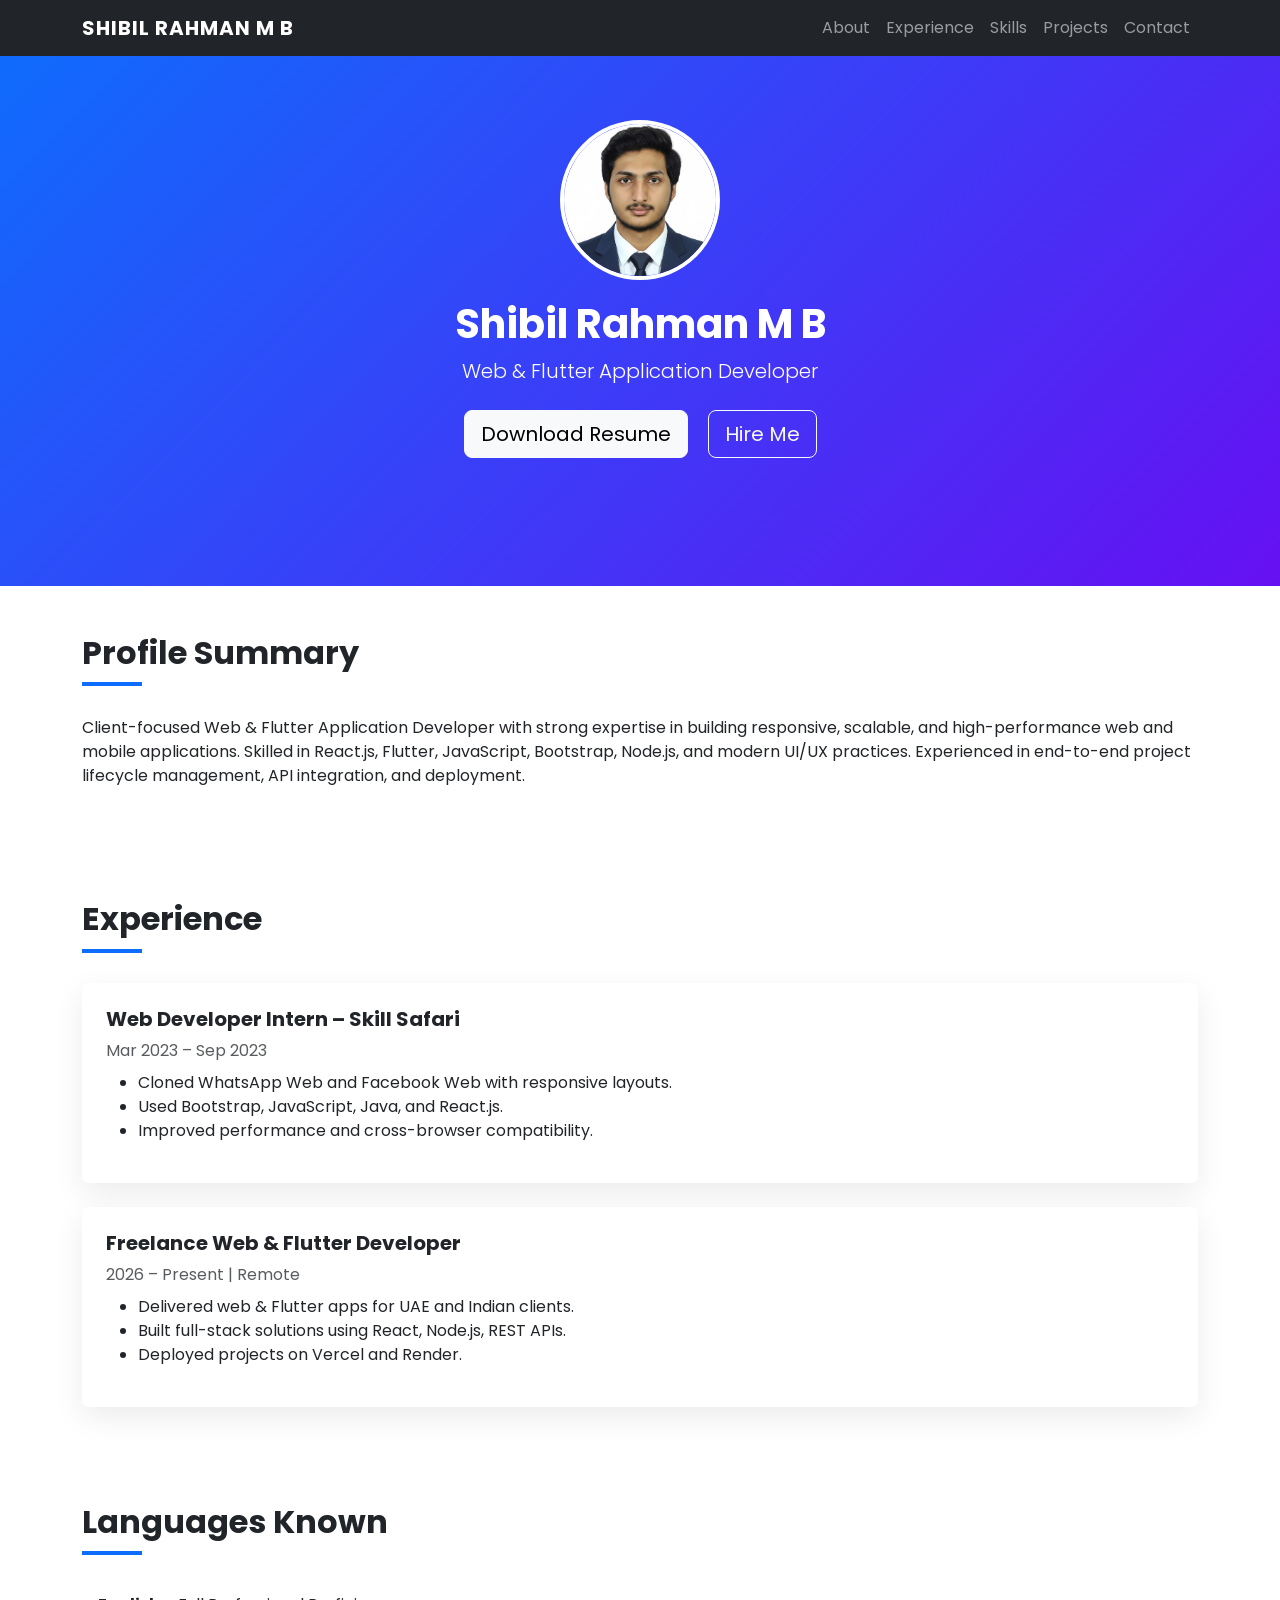
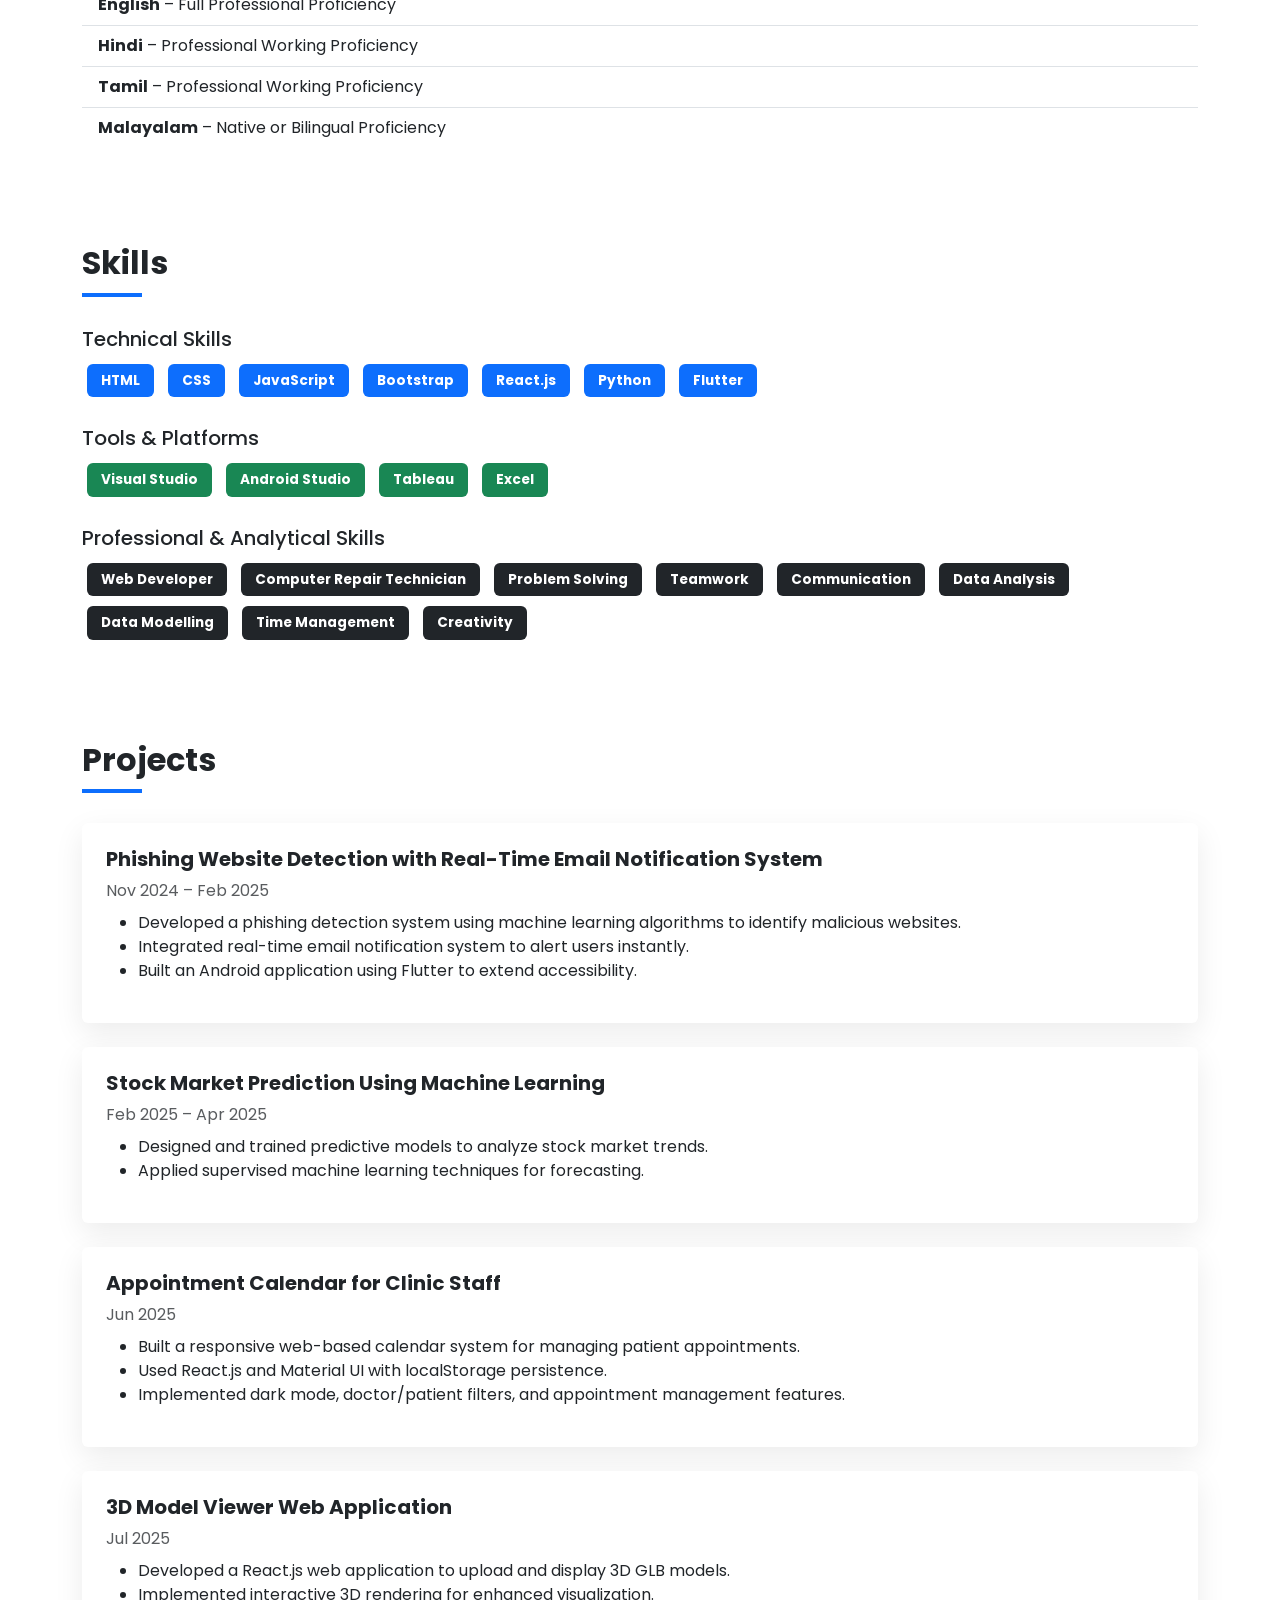
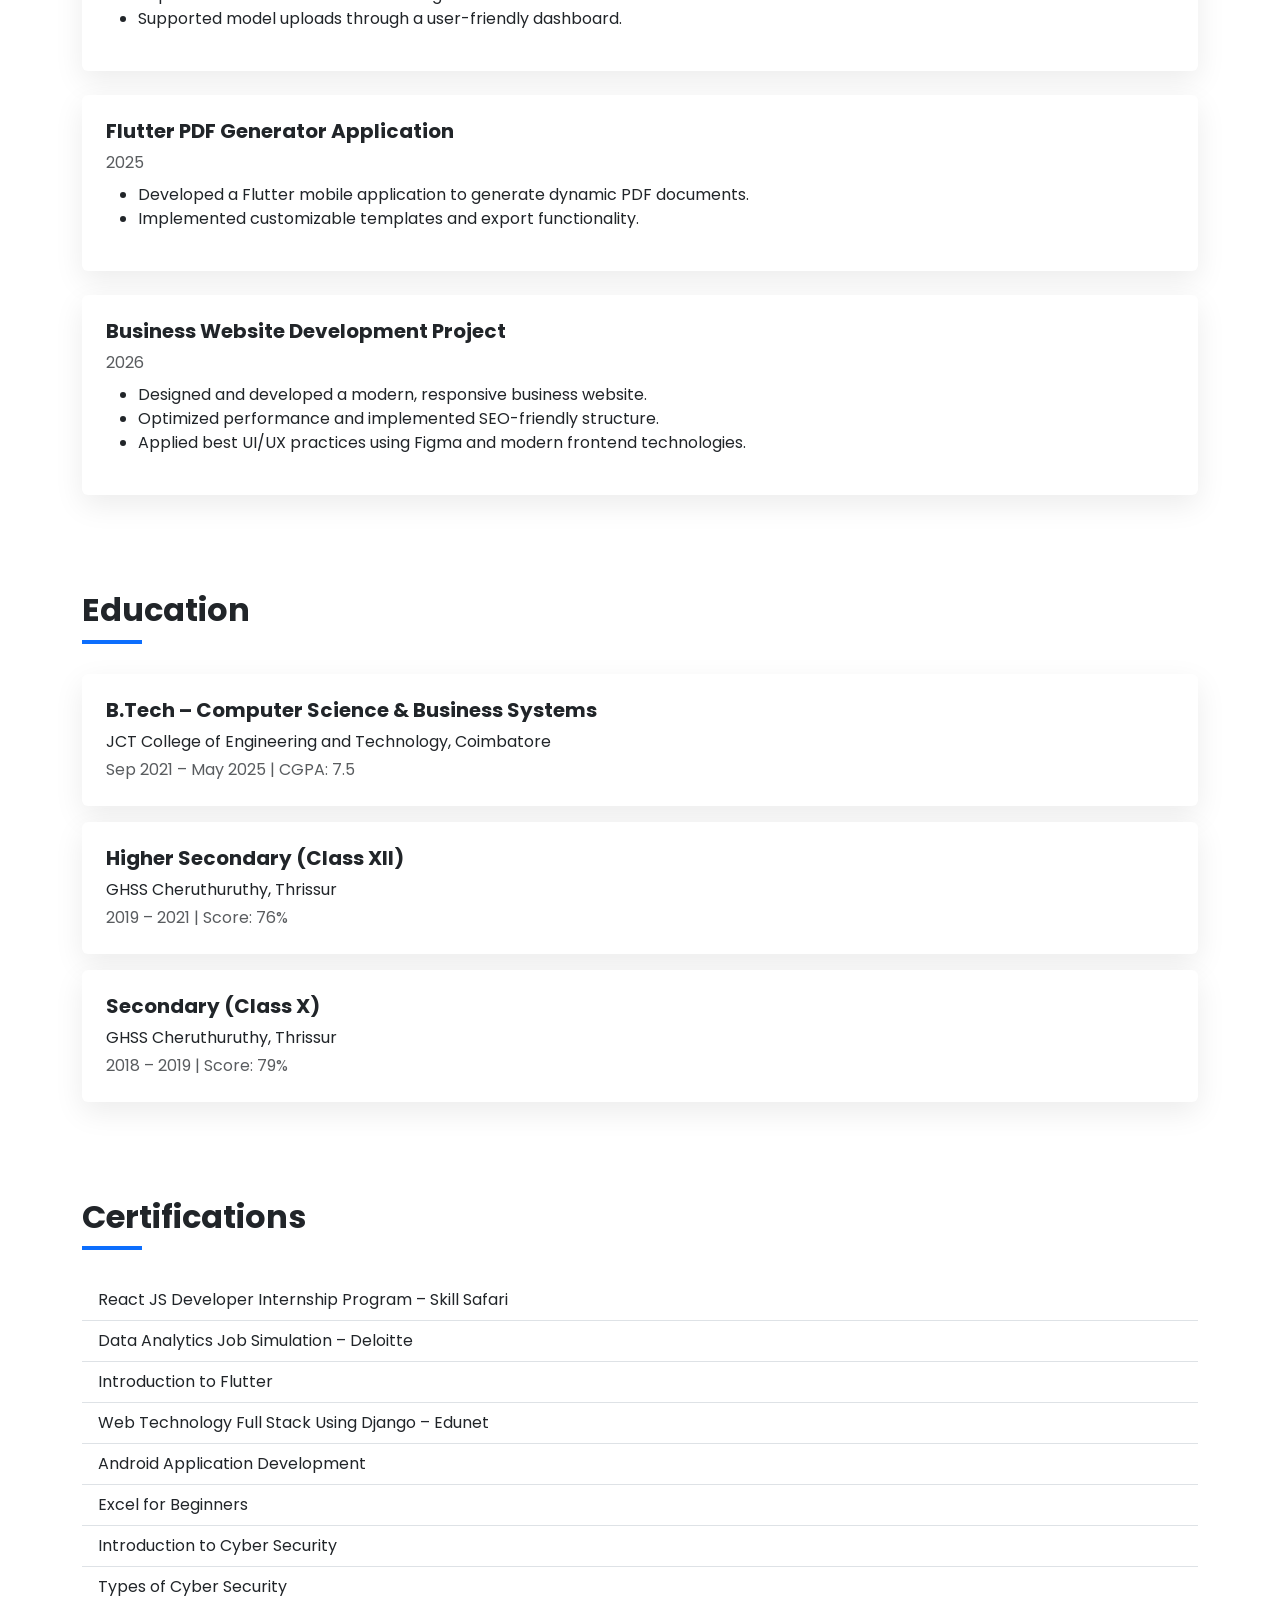
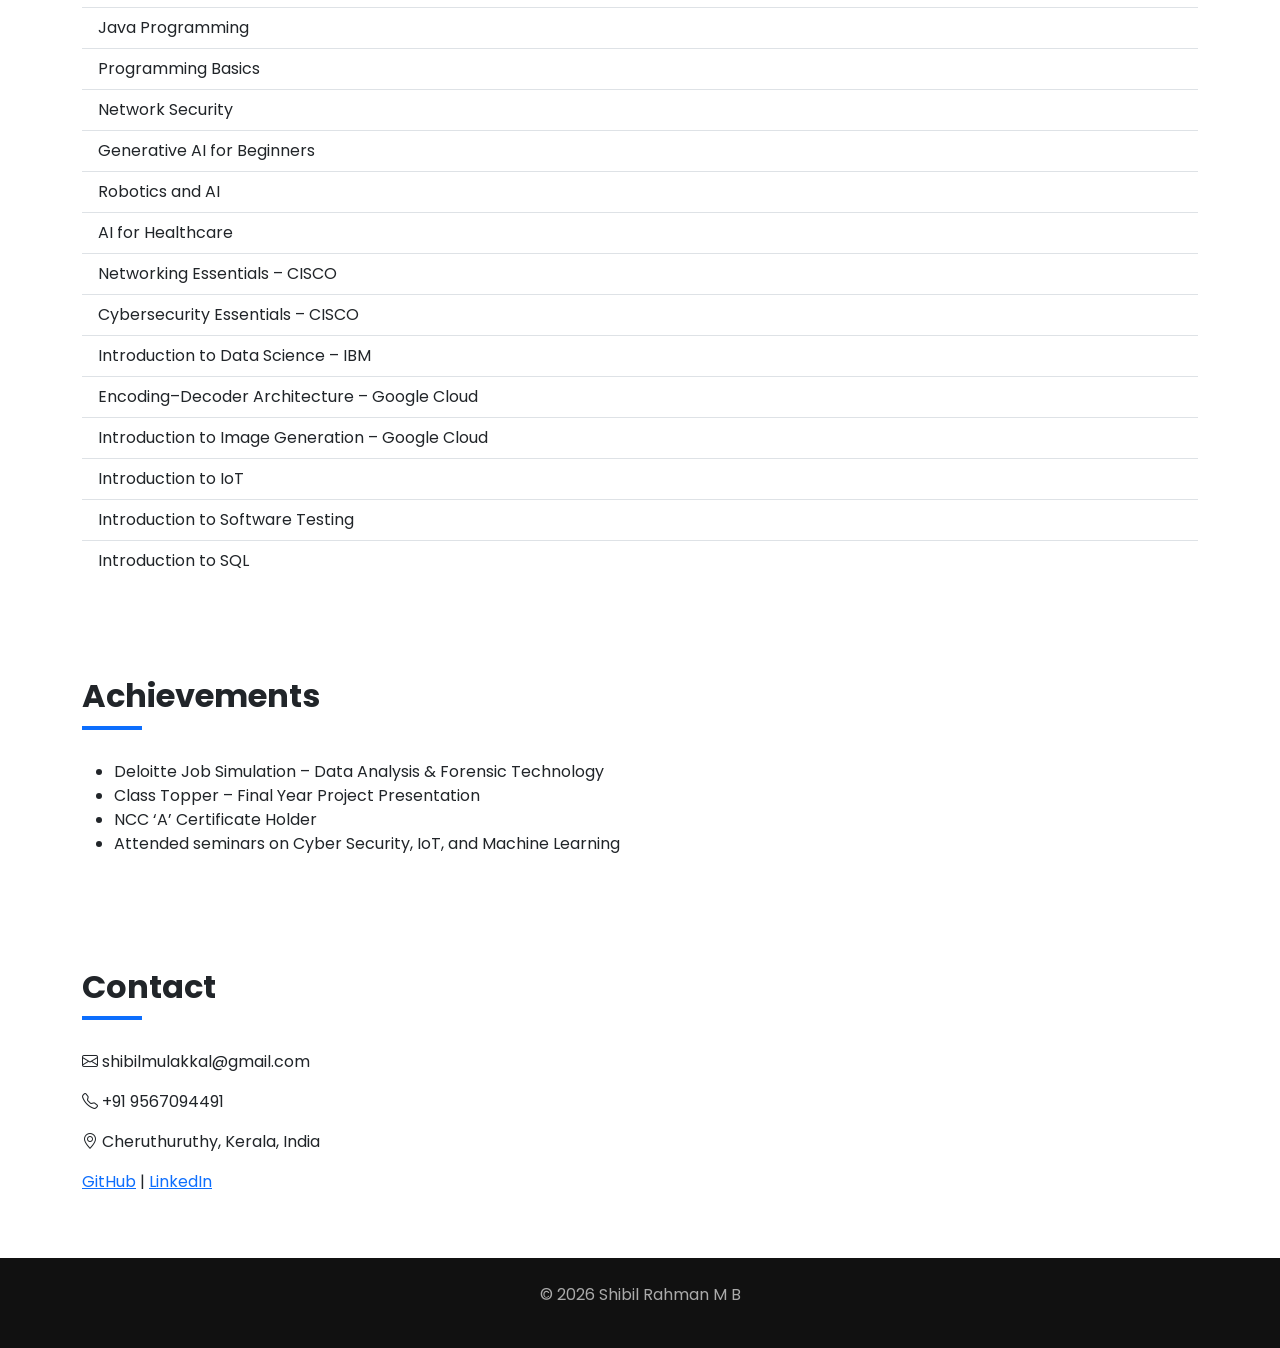
==== index.html @ 7215daba "Update index.html" ====
<!DOCTYPE html>
<html lang="en">
<head>
  <meta charset="UTF-8" />
  <meta name="viewport" content="width=device-width, initial-scale=1.0" />
  <title>Shibil Rahman M B | Portfolio</title>

  <!-- Bootstrap & Icons -->
  <link href="https://cdn.jsdelivr.net/npm/bootstrap@5.3.2/dist/css/bootstrap.min.css" rel="stylesheet" />
  <link href="https://cdn.jsdelivr.net/npm/bootstrap-icons@1.11.3/font/bootstrap-icons.css" rel="stylesheet" />

  <!-- AOS -->
  <link href="https://unpkg.com/aos@2.3.1/dist/aos.css" rel="stylesheet" />

  <!-- Google Font -->
  <link href="https://fonts.googleapis.com/css2?family=Poppins:wght@300;400;600;700&display=swap" rel="stylesheet">

  <style>
    body { font-family: 'Poppins', sans-serif; scroll-behavior: smooth; }
    .navbar-brand { font-weight: 700; letter-spacing: 1px; }
    .hero {
      background: linear-gradient(135deg, #0d6efd, #6610f2);
      color: white;
      padding: 120px 0;
      text-align: center;
    }
    .profile-pic {
      width: 160px; height: 160px; border-radius: 50%;
      border: 4px solid #fff; object-fit: cover; margin-bottom: 20px;
    }
    .section-title {
      font-weight: 700; margin-bottom: 30px; position: relative;
    }
    .section-title::after {
      content: ''; width: 60px; height: 4px; background: #0d6efd;
      display: block; margin-top: 10px;
    }
    .badge-skill { margin: 5px; padding: 10px 14px; font-size: 0.85rem; }
    .card { border: none; box-shadow: 0 10px 30px rgba(0,0,0,0.08); }
    footer { background: #111; color: #aaa; padding: 25px 0; }
    footer a { color: #0d6efd; text-decoration: none; }
  </style>
</head>
<body>

<!-- NAVBAR -->
<nav class="navbar navbar-expand-lg navbar-dark bg-dark fixed-top">
  <div class="container">
    <a class="navbar-brand" href="#">SHIBIL RAHMAN M B</a>
    <button class="navbar-toggler" data-bs-toggle="collapse" data-bs-target="#nav">
      <span class="navbar-toggler-icon"></span>
    </button>
    <div class="collapse navbar-collapse" id="nav">
      <ul class="navbar-nav ms-auto">
        <li class="nav-item"><a class="nav-link" href="#about">About</a></li>
        <li class="nav-item"><a class="nav-link" href="#experience">Experience</a></li>
        <li class="nav-item"><a class="nav-link" href="#skills">Skills</a></li>
        <li class="nav-item"><a class="nav-link" href="#projects">Projects</a></li>
        <li class="nav-item"><a class="nav-link" href="#contact">Contact</a></li>
      </ul>
    </div>
  </div>
</nav>

<!-- HERO -->
<section class="hero" id="home">
  <div class="container" data-aos="zoom-in">
    <img src="images/shibil3.jpeg" class="profile-pic" alt="Shibil Rahman">
    <h1 class="fw-bold">Shibil Rahman M B</h1>
    <p class="lead">Web & Flutter Application Developer</p>
    <a href="images/SHIBIL RAHMAN M B 2026compressed.pdf" download class="btn btn-light btn-lg m-2">Download Resume</a>
    <a href="#contact" class="btn btn-outline-light btn-lg m-2">Hire Me</a>
  </div>
</section>

<!-- ABOUT -->
<section id="about" class="container py-5" data-aos="fade-up">
  <h2 class="section-title">Profile Summary</h2>
  <p>
    Client-focused Web & Flutter Application Developer with strong expertise in building responsive,
    scalable, and high-performance web and mobile applications. Skilled in React.js, Flutter,
    JavaScript, Bootstrap, Node.js, and modern UI/UX practices. Experienced in end-to-end project
    lifecycle management, API integration, and deployment.
  </p>
</section>

<!-- EXPERIENCE -->
<section id="experience" class="container py-5" data-aos="fade-up">
  <h2 class="section-title">Experience</h2>

  <div class="card p-4 mb-4">
    <h5 class="fw-bold">Web Developer Intern – Skill Safari</h5>
    <span class="text-muted">Mar 2023 – Sep 2023</span>
    <ul class="mt-2">
      <li>Cloned WhatsApp Web and Facebook Web with responsive layouts.</li>
      <li>Used Bootstrap, JavaScript, Java, and React.js.</li>
      <li>Improved performance and cross-browser compatibility.</li>
    </ul>
  </div>

  <div class="card p-4">
    <h5 class="fw-bold">Freelance Web & Flutter Developer</h5>
    <span class="text-muted">2026 – Present | Remote</span>
    <ul class="mt-2">
      <li>Delivered web & Flutter apps for UAE and Indian clients.</li>
      <li>Built full-stack solutions using React, Node.js, REST APIs.</li>
      <li>Deployed projects on Vercel and Render.</li>
    </ul>
  </div>
</section>

<!-- LANGUAGES -->
<section id="languages" class="container py-5" data-aos="fade-up">
<h2 class="section-title">Languages Known</h2>
<ul class="list-group list-group-flush">
<li class="list-group-item"><strong>English</strong> – Full Professional Proficiency</li>
<li class="list-group-item"><strong>Hindi</strong> – Professional Working Proficiency</li>
<li class="list-group-item"><strong>Tamil</strong> – Professional Working Proficiency</li>
<li class="list-group-item"><strong>Malayalam</strong> – Native or Bilingual Proficiency</li>
</ul>
</section>
  
<!-- SKILLS -->
<section id="skills" class="container py-5" data-aos="zoom-in">
<h2 class="section-title">Skills</h2>


<h5 class="mt-4">Technical Skills</h5>
<div class="mb-3">
<span class="badge bg-primary badge-skill">HTML</span>
<span class="badge bg-primary badge-skill">CSS</span>
<span class="badge bg-primary badge-skill">JavaScript</span>
<span class="badge bg-primary badge-skill">Bootstrap</span>
<span class="badge bg-primary badge-skill">React.js</span>
<span class="badge bg-primary badge-skill">Python</span>
<span class="badge bg-primary badge-skill">Flutter</span>
</div>


<h5 class="mt-4">Tools & Platforms</h5>
<div class="mb-3">
<span class="badge bg-success badge-skill">Visual Studio</span>
<span class="badge bg-success badge-skill">Android Studio</span>
<span class="badge bg-success badge-skill">Tableau</span>
<span class="badge bg-success badge-skill">Excel</span>
</div>


<h5 class="mt-4">Professional & Analytical Skills</h5>
<div>
<span class="badge bg-dark badge-skill">Web Developer</span>
<span class="badge bg-dark badge-skill">Computer Repair Technician</span>
<span class="badge bg-dark badge-skill">Problem Solving</span>
<span class="badge bg-dark badge-skill">Teamwork</span>
<span class="badge bg-dark badge-skill">Communication</span>
<span class="badge bg-dark badge-skill">Data Analysis</span>
<span class="badge bg-dark badge-skill">Data Modelling</span>
<span class="badge bg-dark badge-skill">Time Management</span>
<span class="badge bg-dark badge-skill">Creativity</span>
</div>
</section>

<!-- PROJECTS -->
<section id="projects" class="container py-5" data-aos="fade-up">
<h2 class="section-title">Projects</h2>


<div class="card p-4 mb-4">
<h5 class="fw-bold">Phishing Website Detection with Real-Time Email Notification System</h5>
<span class="text-muted">Nov 2024 – Feb 2025</span>
<ul class="mt-2">
<li>Developed a phishing detection system using machine learning algorithms to identify malicious websites.</li>
<li>Integrated real-time email notification system to alert users instantly.</li>
<li>Built an Android application using Flutter to extend accessibility.</li>
</ul>
</div>


<div class="card p-4 mb-4">
<h5 class="fw-bold">Stock Market Prediction Using Machine Learning</h5>
<span class="text-muted">Feb 2025 – Apr 2025</span>
<ul class="mt-2">
<li>Designed and trained predictive models to analyze stock market trends.</li>
<li>Applied supervised machine learning techniques for forecasting.</li>
</ul>
</div>


<div class="card p-4 mb-4">
<h5 class="fw-bold">Appointment Calendar for Clinic Staff</h5>
<span class="text-muted">Jun 2025</span>
<ul class="mt-2">
<li>Built a responsive web-based calendar system for managing patient appointments.</li>
<li>Used React.js and Material UI with localStorage persistence.</li>
<li>Implemented dark mode, doctor/patient filters, and appointment management features.</li>
</ul>
</div>


<div class="card p-4 mb-4">
<h5 class="fw-bold">3D Model Viewer Web Application</h5>
<span class="text-muted">Jul 2025</span>
<ul class="mt-2">
<li>Developed a React.js web application to upload and display 3D GLB models.</li>
<li>Implemented interactive 3D rendering for enhanced visualization.</li>
<li>Supported model uploads through a user-friendly dashboard.</li>
</ul>
</div>


<div class="card p-4 mb-4">
<h5 class="fw-bold">Flutter PDF Generator Application</h5>
<span class="text-muted">2025</span>
<ul class="mt-2">
<li>Developed a Flutter mobile application to generate dynamic PDF documents.</li>
<li>Implemented customizable templates and export functionality.</li>
</ul>
</div>


<div class="card p-4">
<h5 class="fw-bold">Business Website Development Project</h5>
<span class="text-muted">2026</span>
<ul class="mt-2">
<li>Designed and developed a modern, responsive business website.</li>
<li>Optimized performance and implemented SEO-friendly structure.</li>
<li>Applied best UI/UX practices using Figma and modern frontend technologies.</li>
</ul>
</div>
</section>

<!-- EDUCATION -->
<section id="education" class="container py-5" data-aos="fade-up">
  <h2 class="section-title">Education</h2>
  <div class="card p-4 mb-3">
    <h5 class="fw-bold">B.Tech – Computer Science & Business Systems</h5>
    <p class="mb-1">JCT College of Engineering and Technology, Coimbatore</p>
    <span class="text-muted">Sep 2021 – May 2025 | CGPA: 7.5</span>
  </div>
  <div class="card p-4 mb-3">
    <h5 class="fw-bold">Higher Secondary (Class XII)</h5>
    <p class="mb-1">GHSS Cheruthuruthy, Thrissur</p>
    <span class="text-muted">2019 – 2021 | Score: 76%</span>
  </div>
  <div class="card p-4">
    <h5 class="fw-bold">Secondary (Class X)</h5>
    <p class="mb-1">GHSS Cheruthuruthy, Thrissur</p>
    <span class="text-muted">2018 – 2019 | Score: 79%</span>
  </div>
</section>

<!-- CERTIFICATIONS -->
<section id="certifications" class="container py-5" data-aos="zoom-in-up">
<h2 class="section-title">Certifications</h2>
<ul class="list-group list-group-flush">
<li class="list-group-item">React JS Developer Internship Program – Skill Safari</li>
<li class="list-group-item">Data Analytics Job Simulation – Deloitte</li>
<li class="list-group-item">Introduction to Flutter</li>
<li class="list-group-item">Web Technology Full Stack Using Django – Edunet</li>
<li class="list-group-item">Android Application Development</li>
<li class="list-group-item">Excel for Beginners</li>
<li class="list-group-item">Introduction to Cyber Security</li>
<li class="list-group-item">Types of Cyber Security</li>
<li class="list-group-item">Java Programming</li>
<li class="list-group-item">Programming Basics</li>
<li class="list-group-item">Network Security</li>
<li class="list-group-item">Generative AI for Beginners</li>
<li class="list-group-item">Robotics and AI</li>
<li class="list-group-item">AI for Healthcare</li>
<li class="list-group-item">Networking Essentials – CISCO</li>
<li class="list-group-item">Cybersecurity Essentials – CISCO</li>
<li class="list-group-item">Introduction to Data Science – IBM</li>
<li class="list-group-item">Encoding–Decoder Architecture – Google Cloud</li>
<li class="list-group-item">Introduction to Image Generation – Google Cloud</li>
<li class="list-group-item">Introduction to IoT</li>
<li class="list-group-item">Introduction to Software Testing</li>
<li class="list-group-item">Introduction to SQL</li>
</ul>
</section>

<!-- ACHIEVEMENTS -->
<section id="achievements" class="container py-5" data-aos="fade-up">
  <h2 class="section-title">Achievements</h2>
  <ul>
    <li>Deloitte Job Simulation – Data Analysis & Forensic Technology</li>
    <li>Class Topper – Final Year Project Presentation</li>
    <li>NCC ‘A’ Certificate Holder</li>
    <li>Attended seminars on Cyber Security, IoT, and Machine Learning</li>
  </ul>
</section>

<!-- CONTACT -->
<section id="contact" class="container py-5" data-aos="fade-up">
  <h2 class="section-title">Contact</h2>
  <p><i class="bi bi-envelope"></i> shibilmulakkal@gmail.com</p>
  <p><i class="bi bi-telephone"></i> +91 9567094491</p>
  <p><i class="bi bi-geo-alt"></i> Cheruthuruthy, Kerala, India</p>
  <p>
    <a href="https://github.com/WROTZ" target="_blank">GitHub</a> | 
    <a href="https://linkedin.com/in/shibiz" target="_blank">LinkedIn</a>
  </p>
</section>

<footer class="text-center">
  <p>© 2026 Shibil Rahman M B</p>
</footer>

<script src="https://cdn.jsdelivr.net/npm/bootstrap@5.3.2/dist/js/bootstrap.bundle.min.js"></script>
<script src="https://unpkg.com/aos@2.3.1/dist/aos.js"></script>
<script>AOS.init();</script>

</body>
</html>
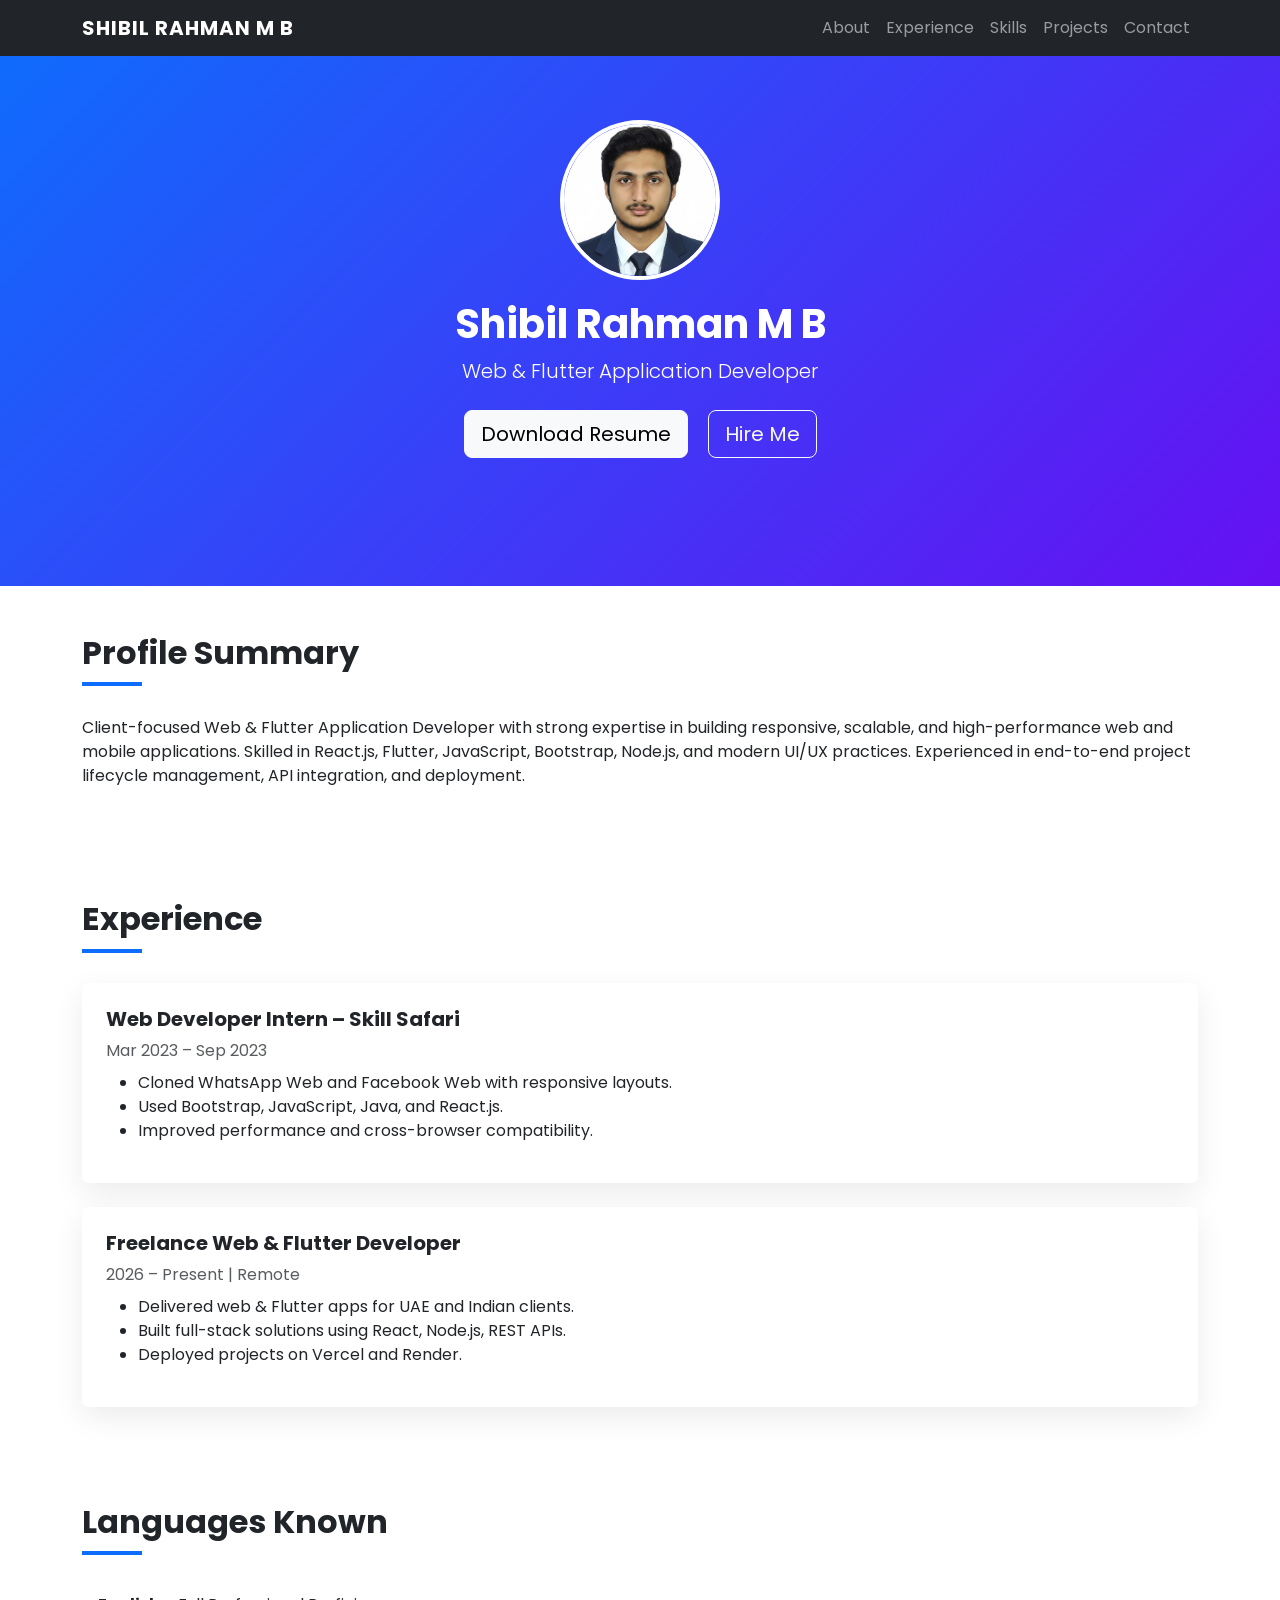
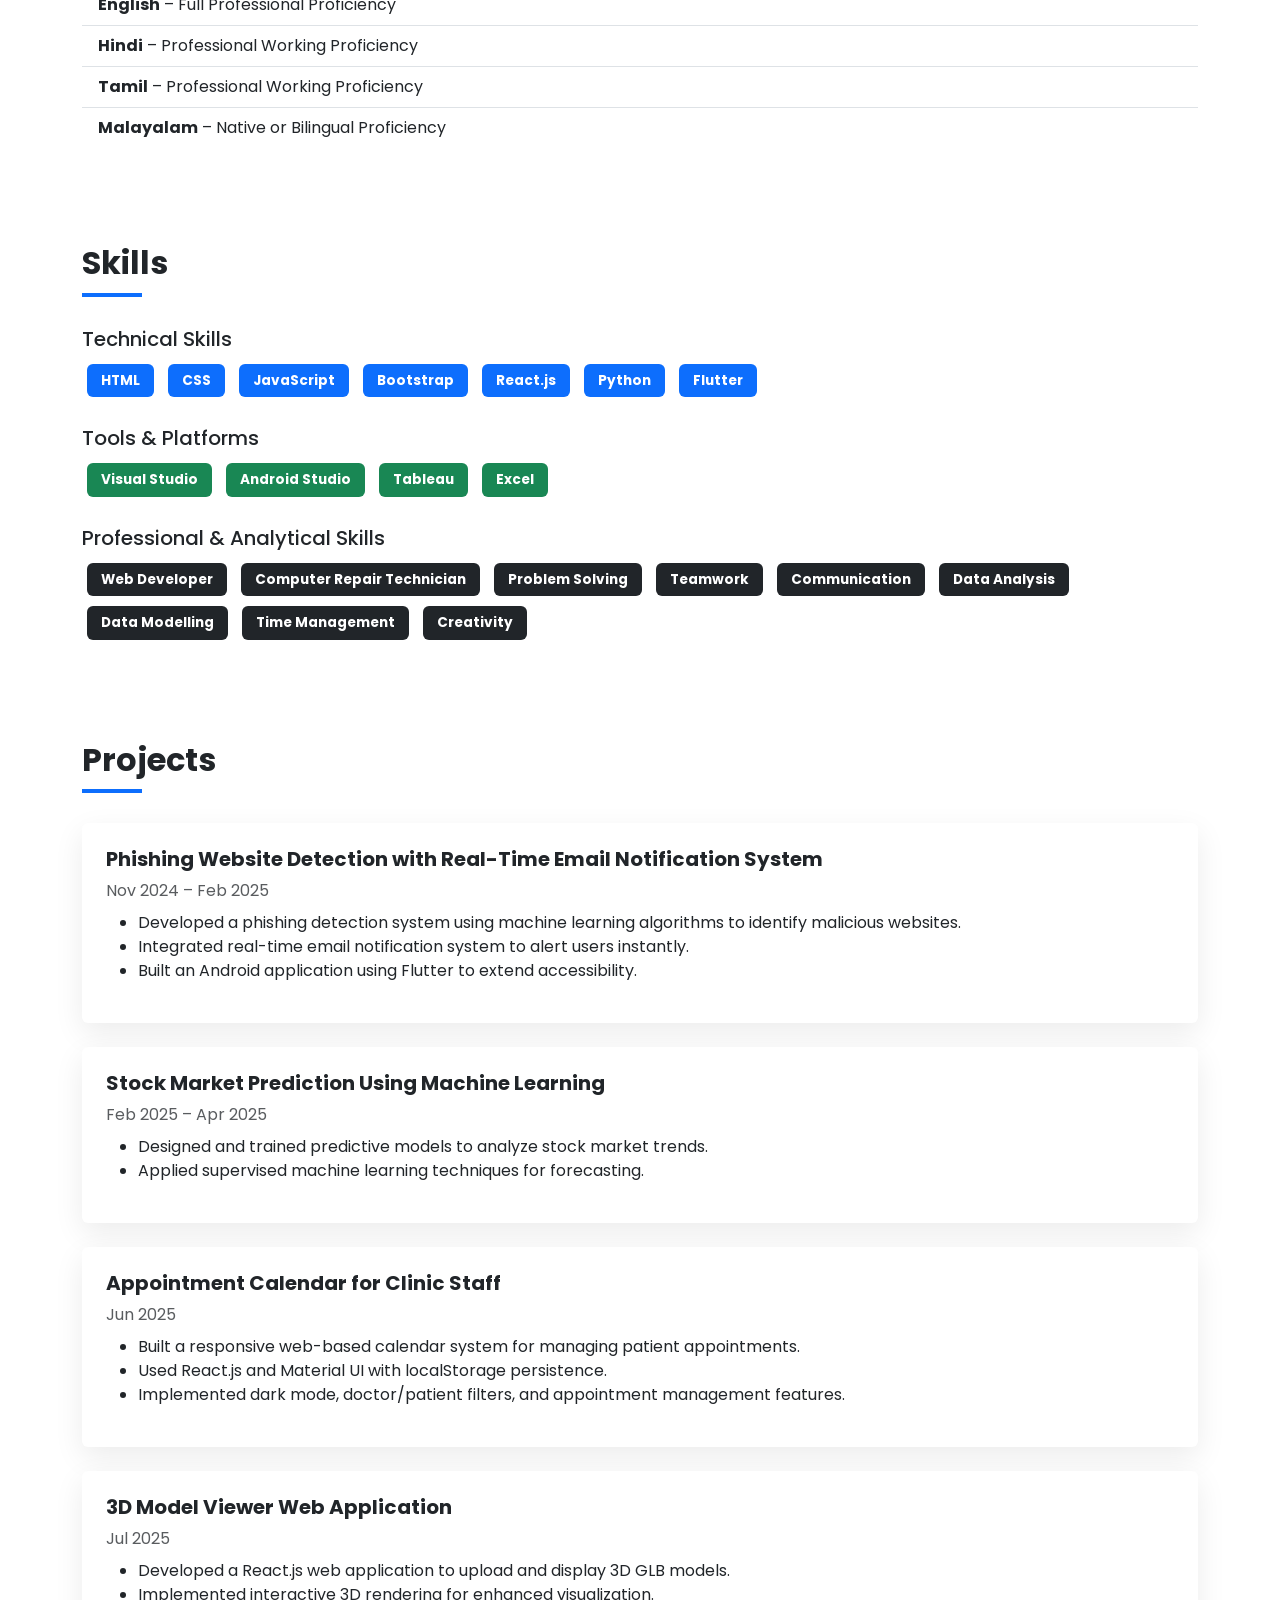
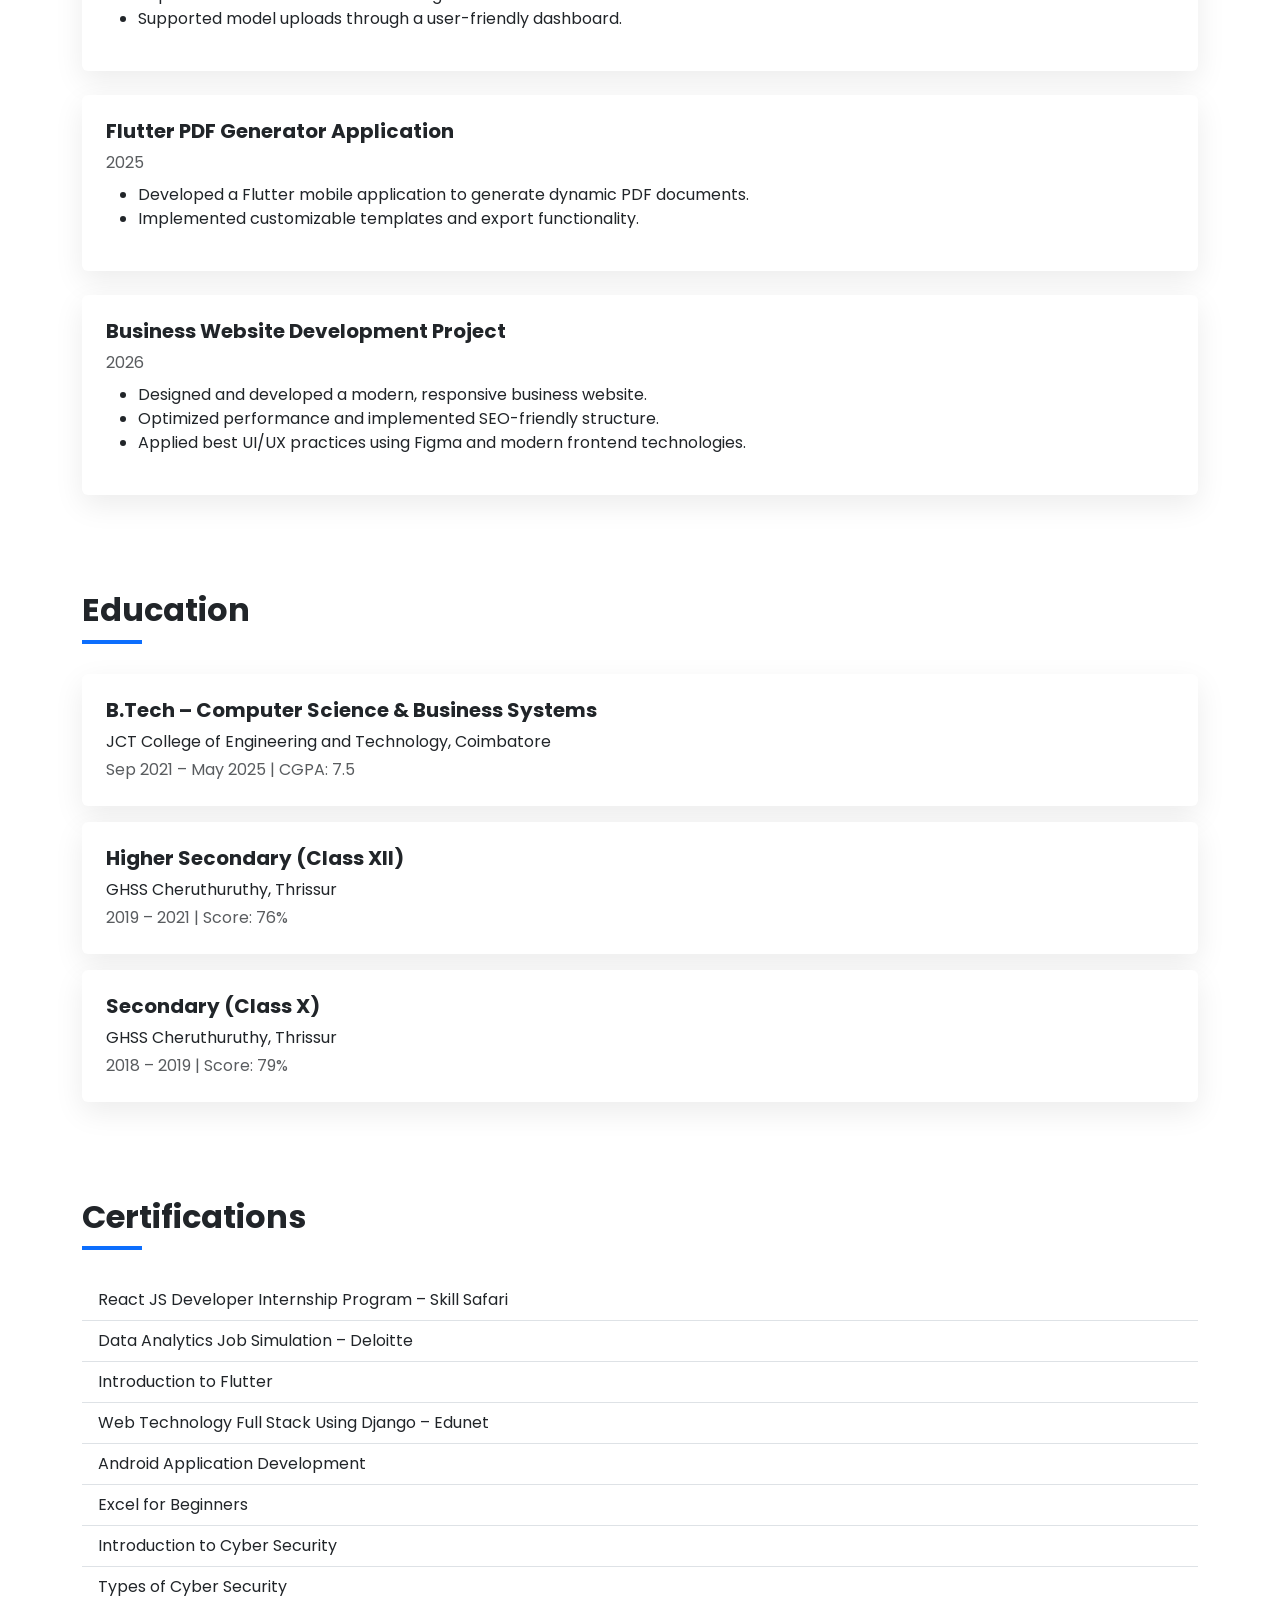
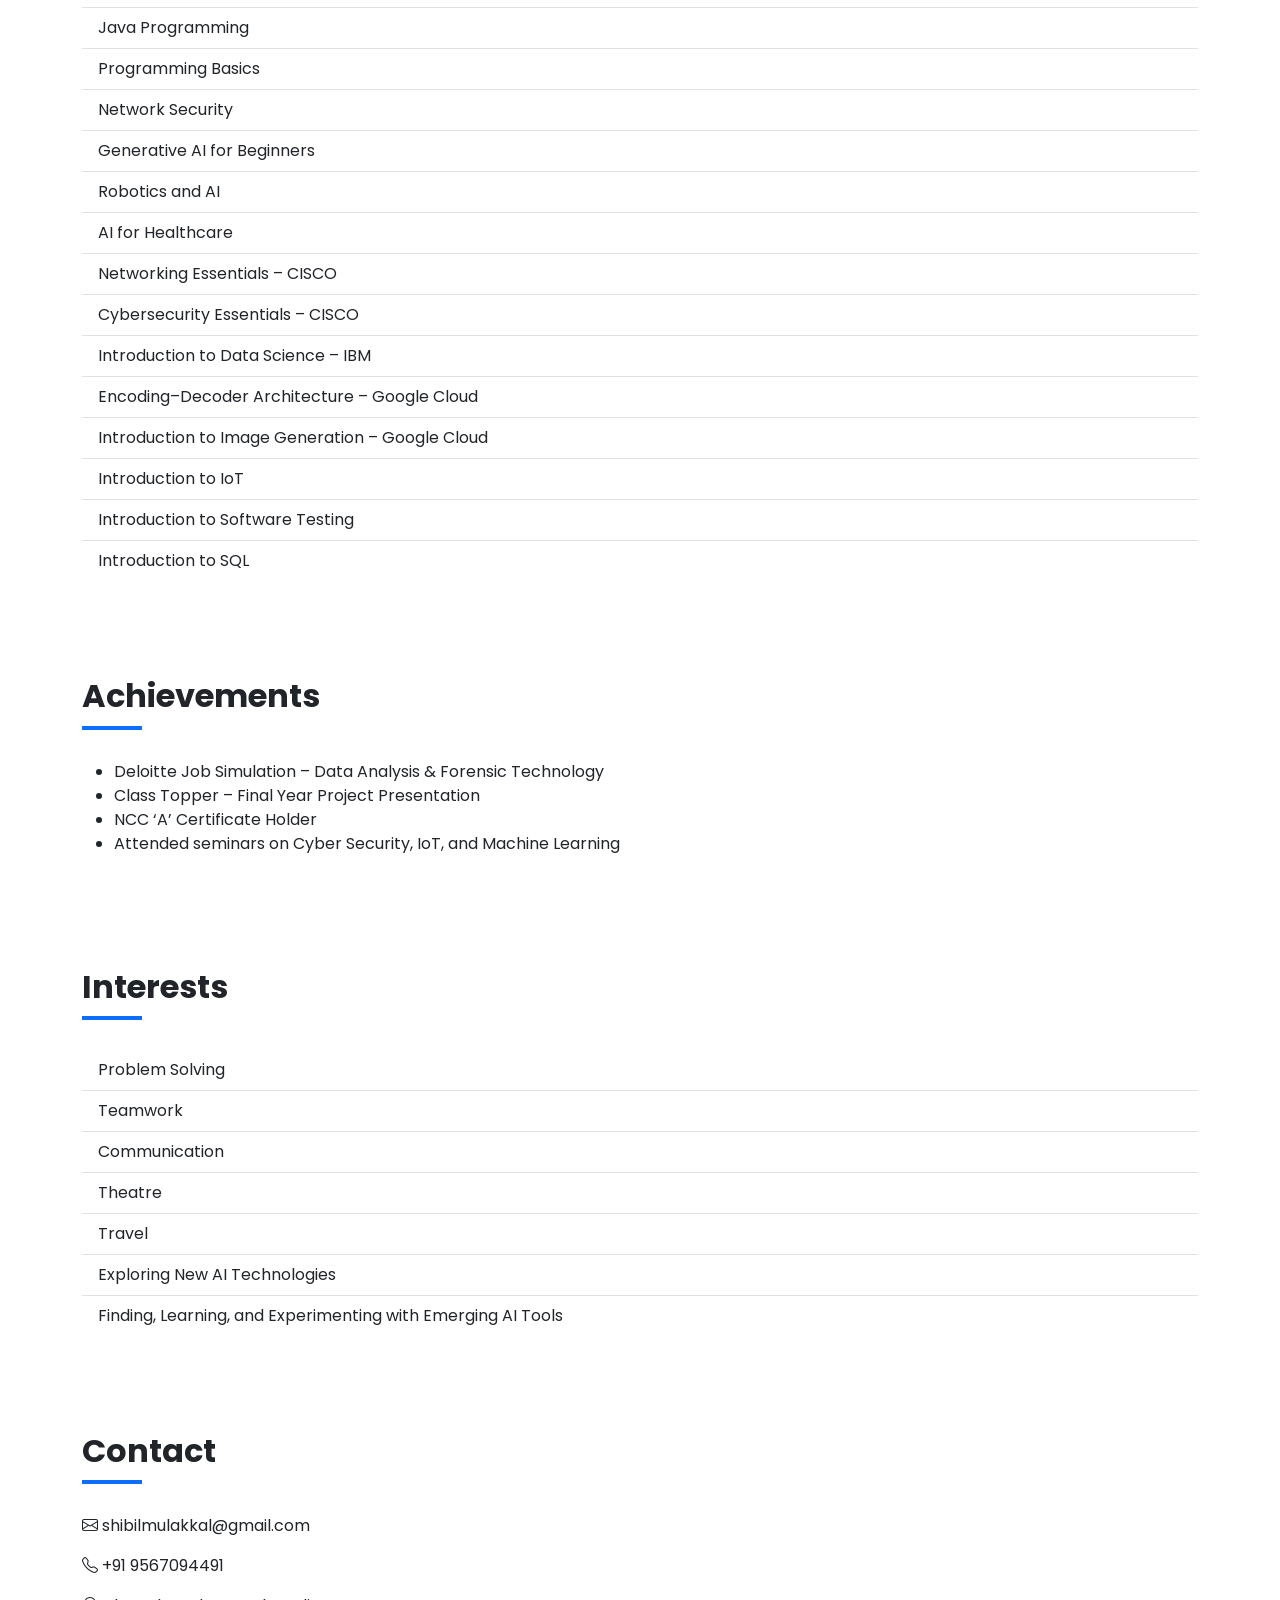
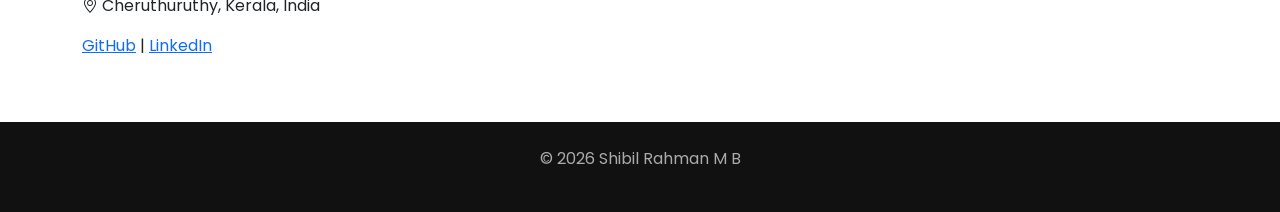
==== commit 40415d56: "Update index.html" ====
--- a/index.html
+++ b/index.html
@@ -288,7 +288,21 @@
     <li>Attended seminars on Cyber Security, IoT, and Machine Learning</li>
   </ul>
 </section>
-
+  
+<!-- INTERESTS -->
+<section id="interests" class="container py-5" data-aos="fade-up">
+<h2 class="section-title">Interests</h2>
+<ul class="list-group list-group-flush">
+<li class="list-group-item">Problem Solving</li>
+<li class="list-group-item">Teamwork</li>
+<li class="list-group-item">Communication</li>
+<li class="list-group-item">Theatre</li>
+<li class="list-group-item">Travel</li>
+<li class="list-group-item">Exploring New AI Technologies</li>
+<li class="list-group-item">Finding, Learning, and Experimenting with Emerging AI Tools</li>
+</ul>
+</section>
+  
 <!-- CONTACT -->
 <section id="contact" class="container py-5" data-aos="fade-up">
   <h2 class="section-title">Contact</h2>
@@ -321,3 +335,4 @@
 
 
 
+
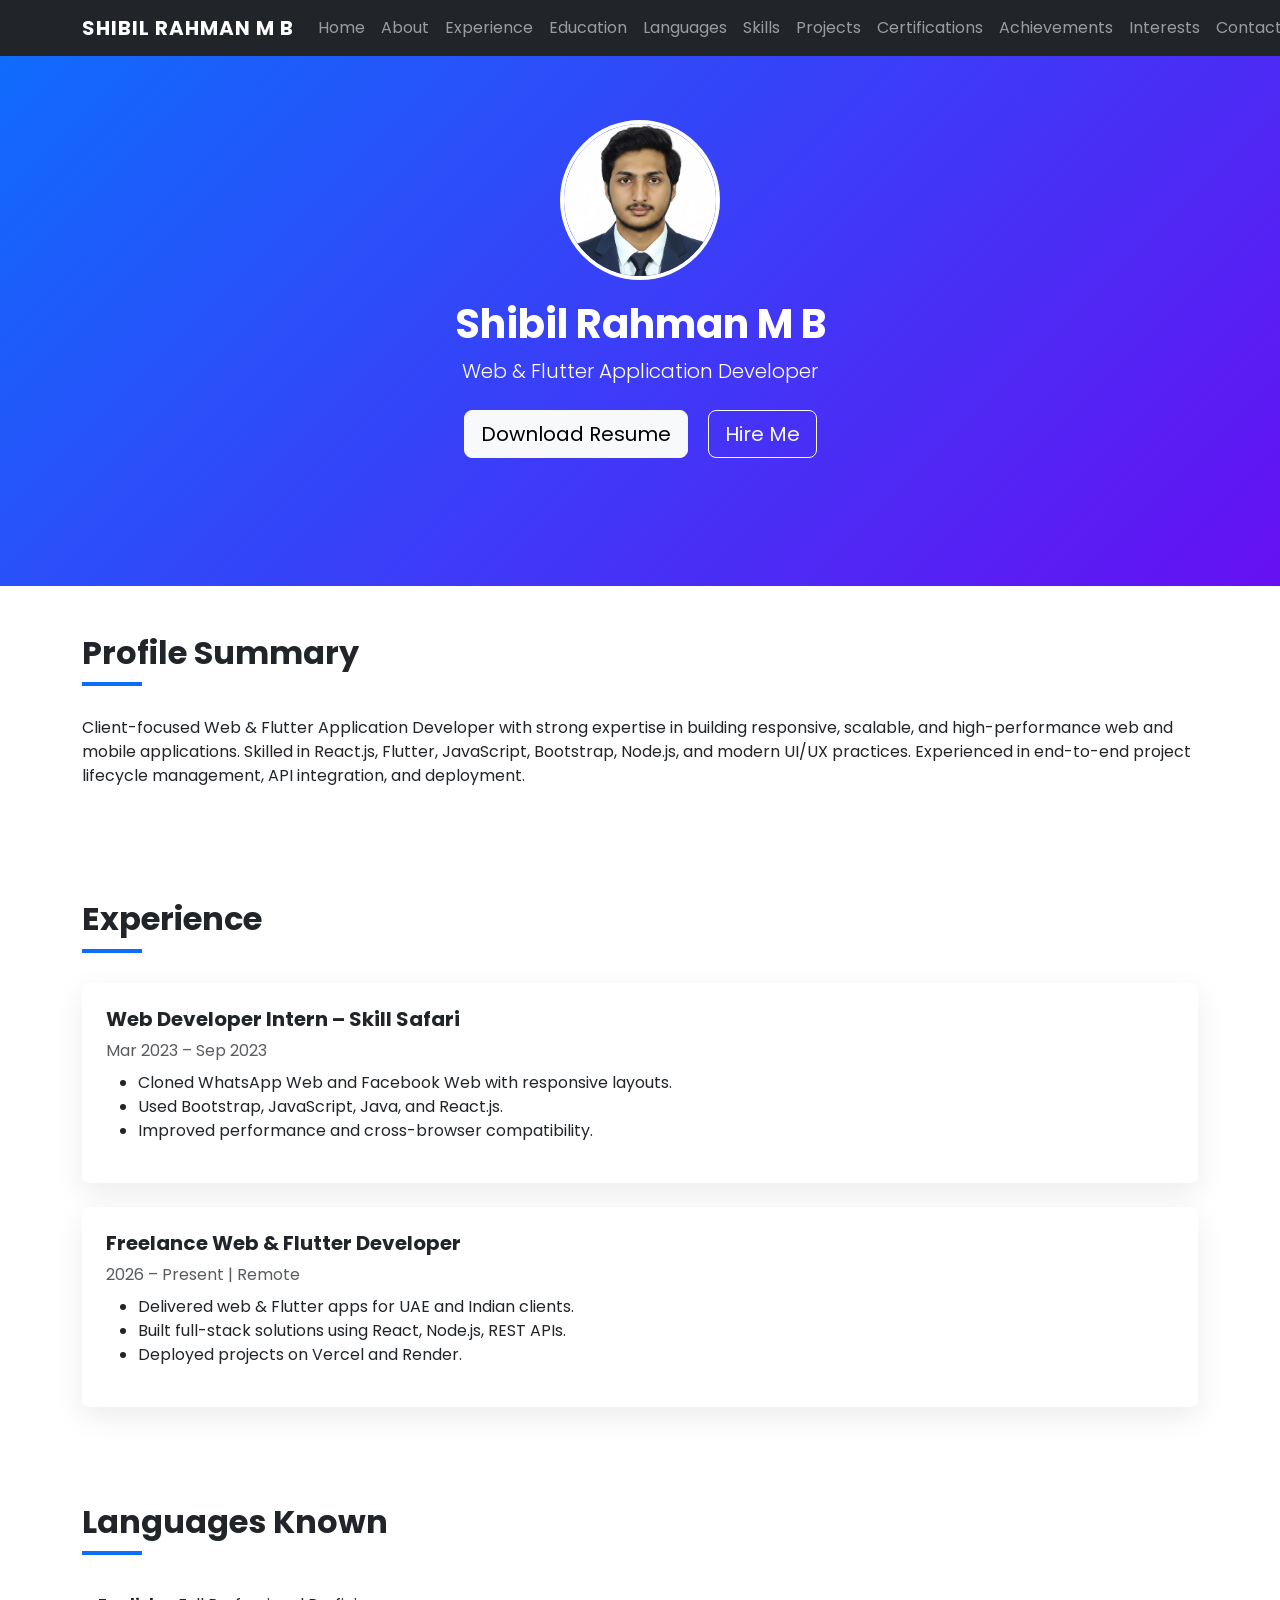
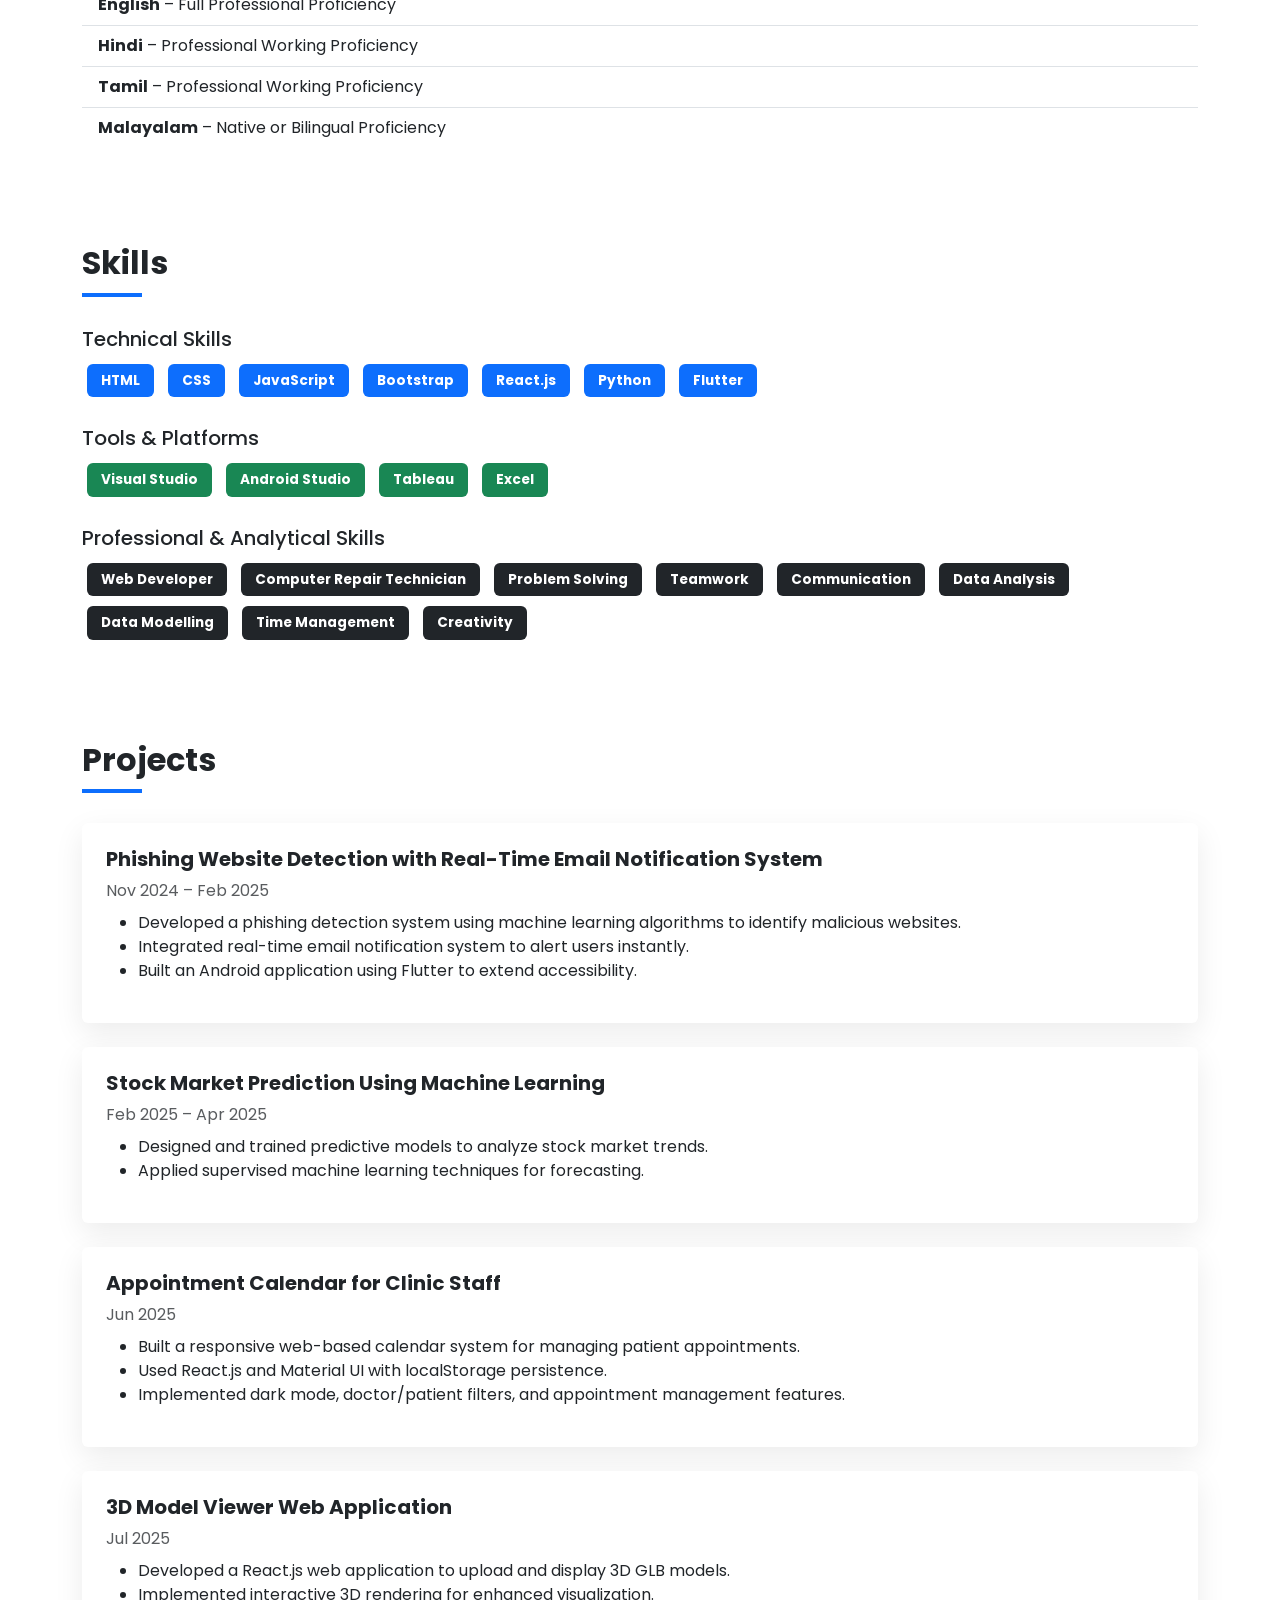
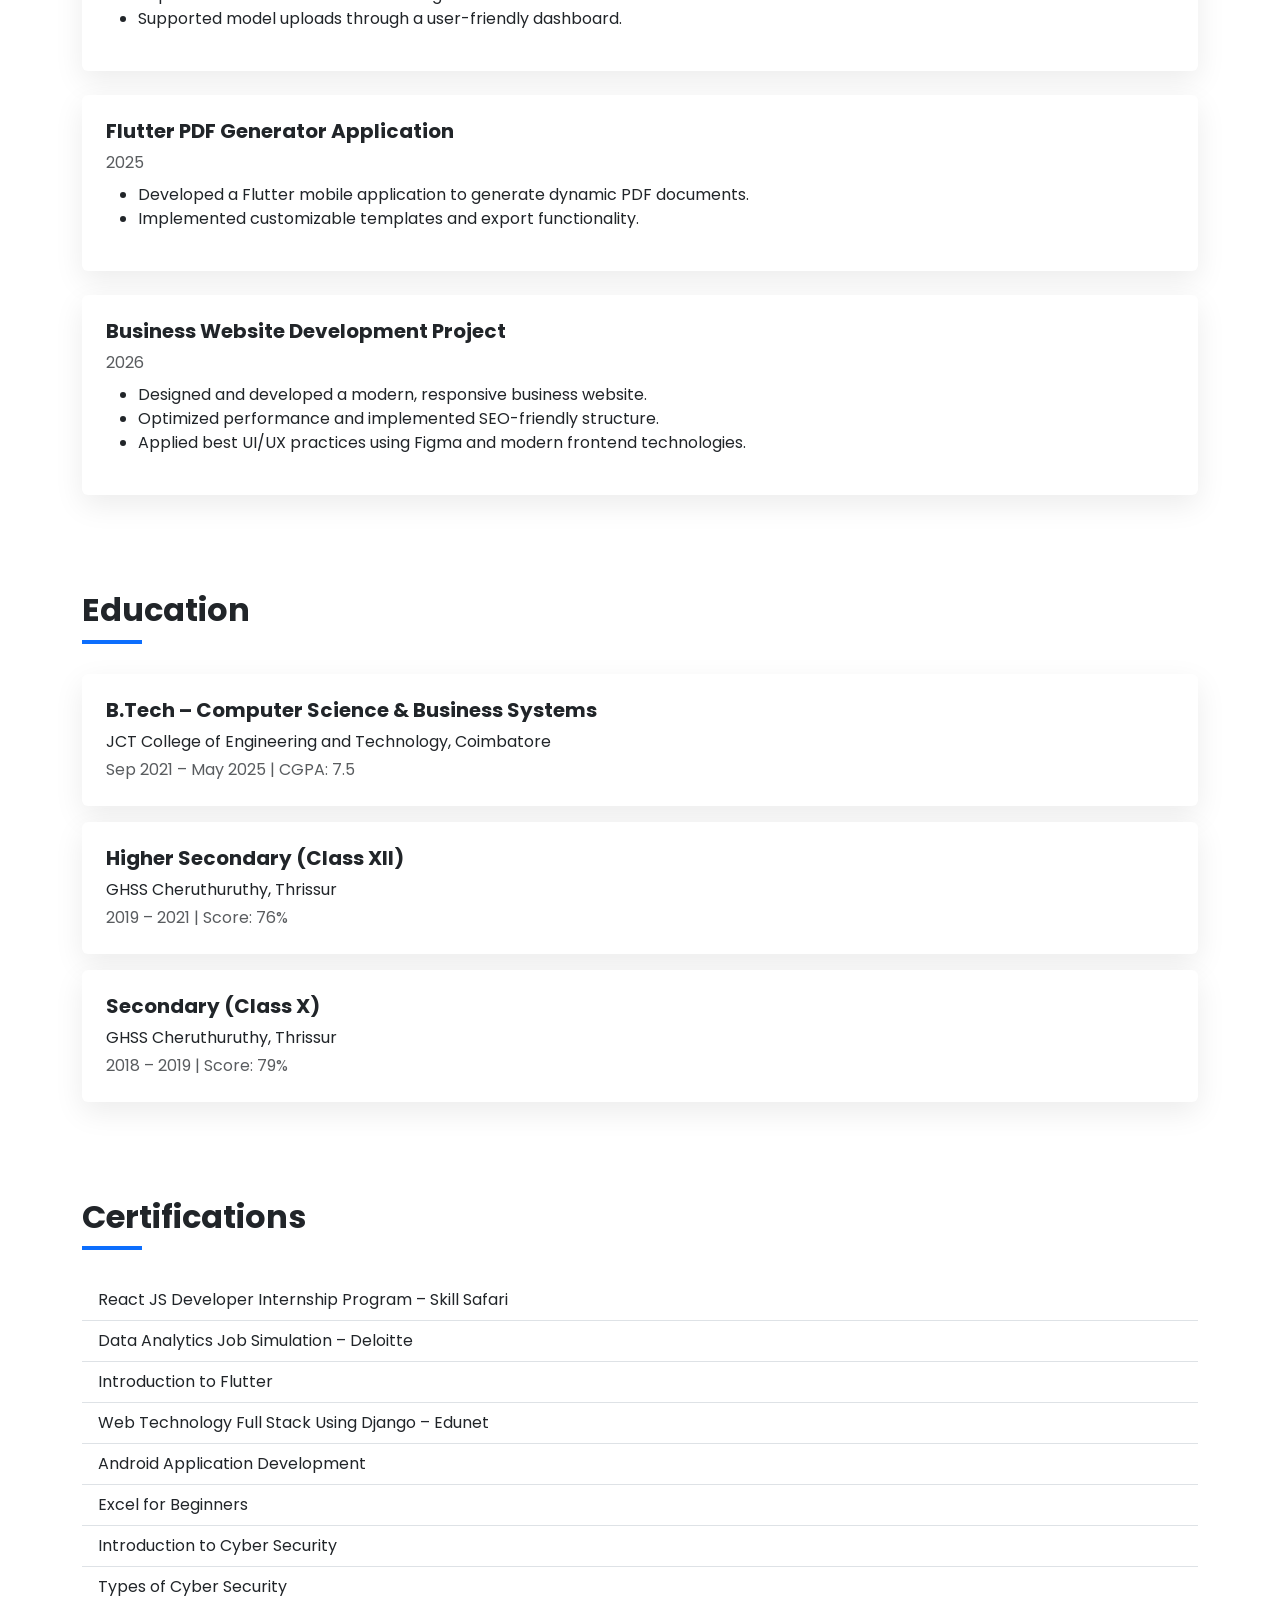
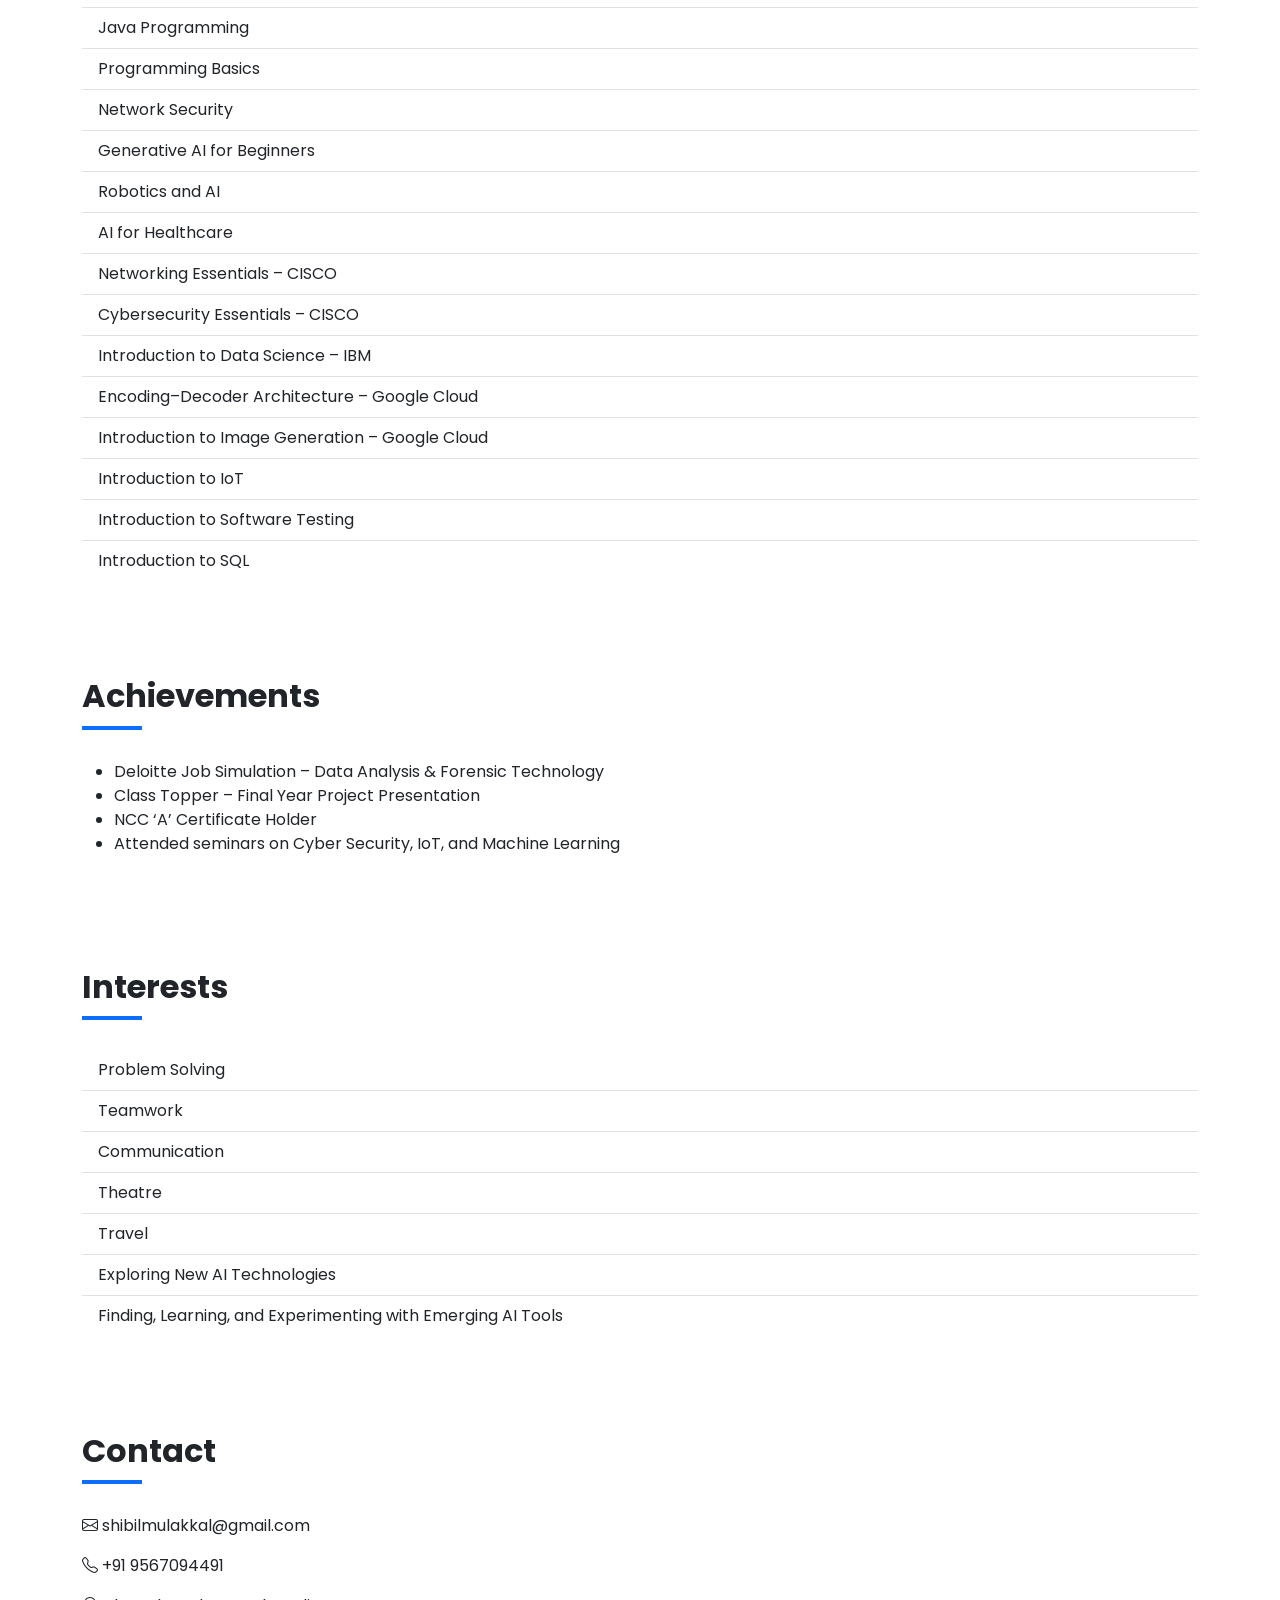
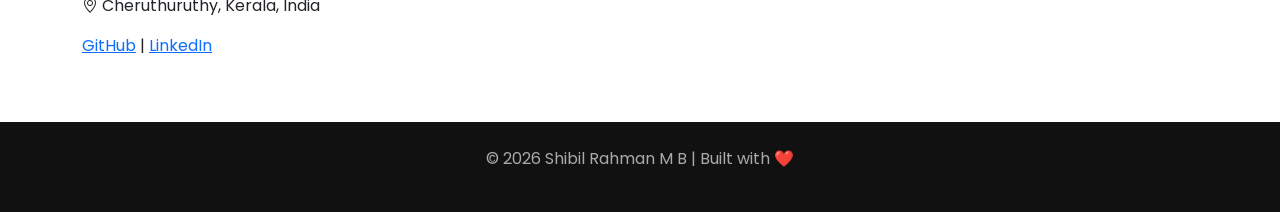
==== commit 29d08e4d: "Update index.html" ====
--- a/index.html
+++ b/index.html
@@ -52,10 +52,16 @@
     </button>
     <div class="collapse navbar-collapse" id="nav">
       <ul class="navbar-nav ms-auto">
+        <li class="nav-item"><a class="nav-link" href="#home">Home</a></li>
         <li class="nav-item"><a class="nav-link" href="#about">About</a></li>
         <li class="nav-item"><a class="nav-link" href="#experience">Experience</a></li>
+        <li class="nav-item"><a class="nav-link" href="#education">Education</a></li>
+        <li class="nav-item"><a class="nav-link" href="#languages">Languages</a></li>
         <li class="nav-item"><a class="nav-link" href="#skills">Skills</a></li>
         <li class="nav-item"><a class="nav-link" href="#projects">Projects</a></li>
+        <li class="nav-item"><a class="nav-link" href="#certifications">Certifications</a></li>
+        <li class="nav-item"><a class="nav-link" href="#achievements">Achievements</a></li>
+        <li class="nav-item"><a class="nav-link" href="#interests">Interests</a></li>
         <li class="nav-item"><a class="nav-link" href="#contact">Contact</a></li>
       </ul>
     </div>
@@ -111,122 +117,113 @@
 
 <!-- LANGUAGES -->
 <section id="languages" class="container py-5" data-aos="fade-up">
-<h2 class="section-title">Languages Known</h2>
-<ul class="list-group list-group-flush">
-<li class="list-group-item"><strong>English</strong> – Full Professional Proficiency</li>
-<li class="list-group-item"><strong>Hindi</strong> – Professional Working Proficiency</li>
-<li class="list-group-item"><strong>Tamil</strong> – Professional Working Proficiency</li>
-<li class="list-group-item"><strong>Malayalam</strong> – Native or Bilingual Proficiency</li>
-</ul>
-</section>
-  
+  <h2 class="section-title">Languages Known</h2>
+  <ul class="list-group list-group-flush">
+    <li class="list-group-item"><strong>English</strong> – Full Professional Proficiency</li>
+    <li class="list-group-item"><strong>Hindi</strong> – Professional Working Proficiency</li>
+    <li class="list-group-item"><strong>Tamil</strong> – Professional Working Proficiency</li>
+    <li class="list-group-item"><strong>Malayalam</strong> – Native or Bilingual Proficiency</li>
+  </ul>
+</section>
+
 <!-- SKILLS -->
 <section id="skills" class="container py-5" data-aos="zoom-in">
-<h2 class="section-title">Skills</h2>
-
-
-<h5 class="mt-4">Technical Skills</h5>
-<div class="mb-3">
-<span class="badge bg-primary badge-skill">HTML</span>
-<span class="badge bg-primary badge-skill">CSS</span>
-<span class="badge bg-primary badge-skill">JavaScript</span>
-<span class="badge bg-primary badge-skill">Bootstrap</span>
-<span class="badge bg-primary badge-skill">React.js</span>
-<span class="badge bg-primary badge-skill">Python</span>
-<span class="badge bg-primary badge-skill">Flutter</span>
-</div>
-
-
-<h5 class="mt-4">Tools & Platforms</h5>
-<div class="mb-3">
-<span class="badge bg-success badge-skill">Visual Studio</span>
-<span class="badge bg-success badge-skill">Android Studio</span>
-<span class="badge bg-success badge-skill">Tableau</span>
-<span class="badge bg-success badge-skill">Excel</span>
-</div>
-
-
-<h5 class="mt-4">Professional & Analytical Skills</h5>
-<div>
-<span class="badge bg-dark badge-skill">Web Developer</span>
-<span class="badge bg-dark badge-skill">Computer Repair Technician</span>
-<span class="badge bg-dark badge-skill">Problem Solving</span>
-<span class="badge bg-dark badge-skill">Teamwork</span>
-<span class="badge bg-dark badge-skill">Communication</span>
-<span class="badge bg-dark badge-skill">Data Analysis</span>
-<span class="badge bg-dark badge-skill">Data Modelling</span>
-<span class="badge bg-dark badge-skill">Time Management</span>
-<span class="badge bg-dark badge-skill">Creativity</span>
-</div>
+  <h2 class="section-title">Skills</h2>
+
+  <h5 class="mt-4">Technical Skills</h5>
+  <div class="mb-3">
+    <span class="badge bg-primary badge-skill">HTML</span>
+    <span class="badge bg-primary badge-skill">CSS</span>
+    <span class="badge bg-primary badge-skill">JavaScript</span>
+    <span class="badge bg-primary badge-skill">Bootstrap</span>
+    <span class="badge bg-primary badge-skill">React.js</span>
+    <span class="badge bg-primary badge-skill">Python</span>
+    <span class="badge bg-primary badge-skill">Flutter</span>
+  </div>
+
+  <h5 class="mt-4">Tools & Platforms</h5>
+  <div class="mb-3">
+    <span class="badge bg-success badge-skill">Visual Studio</span>
+    <span class="badge bg-success badge-skill">Android Studio</span>
+    <span class="badge bg-success badge-skill">Tableau</span>
+    <span class="badge bg-success badge-skill">Excel</span>
+  </div>
+
+  <h5 class="mt-4">Professional & Analytical Skills</h5>
+  <div>
+    <span class="badge bg-dark badge-skill">Web Developer</span>
+    <span class="badge bg-dark badge-skill">Computer Repair Technician</span>
+    <span class="badge bg-dark badge-skill">Problem Solving</span>
+    <span class="badge bg-dark badge-skill">Teamwork</span>
+    <span class="badge bg-dark badge-skill">Communication</span>
+    <span class="badge bg-dark badge-skill">Data Analysis</span>
+    <span class="badge bg-dark badge-skill">Data Modelling</span>
+    <span class="badge bg-dark badge-skill">Time Management</span>
+    <span class="badge bg-dark badge-skill">Creativity</span>
+  </div>
 </section>
 
 <!-- PROJECTS -->
 <section id="projects" class="container py-5" data-aos="fade-up">
-<h2 class="section-title">Projects</h2>
-
-
-<div class="card p-4 mb-4">
-<h5 class="fw-bold">Phishing Website Detection with Real-Time Email Notification System</h5>
-<span class="text-muted">Nov 2024 – Feb 2025</span>
-<ul class="mt-2">
-<li>Developed a phishing detection system using machine learning algorithms to identify malicious websites.</li>
-<li>Integrated real-time email notification system to alert users instantly.</li>
-<li>Built an Android application using Flutter to extend accessibility.</li>
-</ul>
-</div>
-
-
-<div class="card p-4 mb-4">
-<h5 class="fw-bold">Stock Market Prediction Using Machine Learning</h5>
-<span class="text-muted">Feb 2025 – Apr 2025</span>
-<ul class="mt-2">
-<li>Designed and trained predictive models to analyze stock market trends.</li>
-<li>Applied supervised machine learning techniques for forecasting.</li>
-</ul>
-</div>
-
-
-<div class="card p-4 mb-4">
-<h5 class="fw-bold">Appointment Calendar for Clinic Staff</h5>
-<span class="text-muted">Jun 2025</span>
-<ul class="mt-2">
-<li>Built a responsive web-based calendar system for managing patient appointments.</li>
-<li>Used React.js and Material UI with localStorage persistence.</li>
-<li>Implemented dark mode, doctor/patient filters, and appointment management features.</li>
-</ul>
-</div>
-
-
-<div class="card p-4 mb-4">
-<h5 class="fw-bold">3D Model Viewer Web Application</h5>
-<span class="text-muted">Jul 2025</span>
-<ul class="mt-2">
-<li>Developed a React.js web application to upload and display 3D GLB models.</li>
-<li>Implemented interactive 3D rendering for enhanced visualization.</li>
-<li>Supported model uploads through a user-friendly dashboard.</li>
-</ul>
-</div>
-
-
-<div class="card p-4 mb-4">
-<h5 class="fw-bold">Flutter PDF Generator Application</h5>
-<span class="text-muted">2025</span>
-<ul class="mt-2">
-<li>Developed a Flutter mobile application to generate dynamic PDF documents.</li>
-<li>Implemented customizable templates and export functionality.</li>
-</ul>
-</div>
-
-
-<div class="card p-4">
-<h5 class="fw-bold">Business Website Development Project</h5>
-<span class="text-muted">2026</span>
-<ul class="mt-2">
-<li>Designed and developed a modern, responsive business website.</li>
-<li>Optimized performance and implemented SEO-friendly structure.</li>
-<li>Applied best UI/UX practices using Figma and modern frontend technologies.</li>
-</ul>
-</div>
+  <h2 class="section-title">Projects</h2>
+
+  <div class="card p-4 mb-4">
+    <h5 class="fw-bold">Phishing Website Detection with Real-Time Email Notification System</h5>
+    <span class="text-muted">Nov 2024 – Feb 2025</span>
+    <ul class="mt-2">
+      <li>Developed a phishing detection system using machine learning algorithms to identify malicious websites.</li>
+      <li>Integrated real-time email notification system to alert users instantly.</li>
+      <li>Built an Android application using Flutter to extend accessibility.</li>
+    </ul>
+  </div>
+
+  <div class="card p-4 mb-4">
+    <h5 class="fw-bold">Stock Market Prediction Using Machine Learning</h5>
+    <span class="text-muted">Feb 2025 – Apr 2025</span>
+    <ul class="mt-2">
+      <li>Designed and trained predictive models to analyze stock market trends.</li>
+      <li>Applied supervised machine learning techniques for forecasting.</li>
+    </ul>
+  </div>
+
+  <div class="card p-4 mb-4">
+    <h5 class="fw-bold">Appointment Calendar for Clinic Staff</h5>
+    <span class="text-muted">Jun 2025</span>
+    <ul class="mt-2">
+      <li>Built a responsive web-based calendar system for managing patient appointments.</li>
+      <li>Used React.js and Material UI with localStorage persistence.</li>
+      <li>Implemented dark mode, doctor/patient filters, and appointment management features.</li>
+    </ul>
+  </div>
+
+  <div class="card p-4 mb-4">
+    <h5 class="fw-bold">3D Model Viewer Web Application</h5>
+    <span class="text-muted">Jul 2025</span>
+    <ul class="mt-2">
+      <li>Developed a React.js web application to upload and display 3D GLB models.</li>
+      <li>Implemented interactive 3D rendering for enhanced visualization.</li>
+      <li>Supported model uploads through a user-friendly dashboard.</li>
+    </ul>
+  </div>
+
+  <div class="card p-4 mb-4">
+    <h5 class="fw-bold">Flutter PDF Generator Application</h5>
+    <span class="text-muted">2025</span>
+    <ul class="mt-2">
+      <li>Developed a Flutter mobile application to generate dynamic PDF documents.</li>
+      <li>Implemented customizable templates and export functionality.</li>
+    </ul>
+  </div>
+
+  <div class="card p-4">
+    <h5 class="fw-bold">Business Website Development Project</h5>
+    <span class="text-muted">2026</span>
+    <ul class="mt-2">
+      <li>Designed and developed a modern, responsive business website.</li>
+      <li>Optimized performance and implemented SEO-friendly structure.</li>
+      <li>Applied best UI/UX practices using Figma and modern frontend technologies.</li>
+    </ul>
+  </div>
 </section>
 
 <!-- EDUCATION -->
@@ -251,31 +248,31 @@
 
 <!-- CERTIFICATIONS -->
 <section id="certifications" class="container py-5" data-aos="zoom-in-up">
-<h2 class="section-title">Certifications</h2>
-<ul class="list-group list-group-flush">
-<li class="list-group-item">React JS Developer Internship Program – Skill Safari</li>
-<li class="list-group-item">Data Analytics Job Simulation – Deloitte</li>
-<li class="list-group-item">Introduction to Flutter</li>
-<li class="list-group-item">Web Technology Full Stack Using Django – Edunet</li>
-<li class="list-group-item">Android Application Development</li>
-<li class="list-group-item">Excel for Beginners</li>
-<li class="list-group-item">Introduction to Cyber Security</li>
-<li class="list-group-item">Types of Cyber Security</li>
-<li class="list-group-item">Java Programming</li>
-<li class="list-group-item">Programming Basics</li>
-<li class="list-group-item">Network Security</li>
-<li class="list-group-item">Generative AI for Beginners</li>
-<li class="list-group-item">Robotics and AI</li>
-<li class="list-group-item">AI for Healthcare</li>
-<li class="list-group-item">Networking Essentials – CISCO</li>
-<li class="list-group-item">Cybersecurity Essentials – CISCO</li>
-<li class="list-group-item">Introduction to Data Science – IBM</li>
-<li class="list-group-item">Encoding–Decoder Architecture – Google Cloud</li>
-<li class="list-group-item">Introduction to Image Generation – Google Cloud</li>
-<li class="list-group-item">Introduction to IoT</li>
-<li class="list-group-item">Introduction to Software Testing</li>
-<li class="list-group-item">Introduction to SQL</li>
-</ul>
+  <h2 class="section-title">Certifications</h2>
+  <ul class="list-group list-group-flush">
+    <li class="list-group-item">React JS Developer Internship Program – Skill Safari</li>
+    <li class="list-group-item">Data Analytics Job Simulation – Deloitte</li>
+    <li class="list-group-item">Introduction to Flutter</li>
+    <li class="list-group-item">Web Technology Full Stack Using Django – Edunet</li>
+    <li class="list-group-item">Android Application Development</li>
+    <li class="list-group-item">Excel for Beginners</li>
+    <li class="list-group-item">Introduction to Cyber Security</li>
+    <li class="list-group-item">Types of Cyber Security</li>
+    <li class="list-group-item">Java Programming</li>
+    <li class="list-group-item">Programming Basics</li>
+    <li class="list-group-item">Network Security</li>
+    <li class="list-group-item">Generative AI for Beginners</li>
+    <li class="list-group-item">Robotics and AI</li>
+    <li class="list-group-item">AI for Healthcare</li>
+    <li class="list-group-item">Networking Essentials – CISCO</li>
+    <li class="list-group-item">Cybersecurity Essentials – CISCO</li>
+    <li class="list-group-item">Introduction to Data Science – IBM</li>
+    <li class="list-group-item">Encoding–Decoder Architecture – Google Cloud</li>
+    <li class="list-group-item">Introduction to Image Generation – Google Cloud</li>
+    <li class="list-group-item">Introduction to IoT</li>
+    <li class="list-group-item">Introduction to Software Testing</li>
+    <li class="list-group-item">Introduction to SQL</li>
+  </ul>
 </section>
 
 <!-- ACHIEVEMENTS -->
@@ -288,21 +285,21 @@
     <li>Attended seminars on Cyber Security, IoT, and Machine Learning</li>
   </ul>
 </section>
-  
+
 <!-- INTERESTS -->
 <section id="interests" class="container py-5" data-aos="fade-up">
-<h2 class="section-title">Interests</h2>
-<ul class="list-group list-group-flush">
-<li class="list-group-item">Problem Solving</li>
-<li class="list-group-item">Teamwork</li>
-<li class="list-group-item">Communication</li>
-<li class="list-group-item">Theatre</li>
-<li class="list-group-item">Travel</li>
-<li class="list-group-item">Exploring New AI Technologies</li>
-<li class="list-group-item">Finding, Learning, and Experimenting with Emerging AI Tools</li>
-</ul>
-</section>
-  
+  <h2 class="section-title">Interests</h2>
+  <ul class="list-group list-group-flush">
+    <li class="list-group-item">Problem Solving</li>
+    <li class="list-group-item">Teamwork</li>
+    <li class="list-group-item">Communication</li>
+    <li class="list-group-item">Theatre</li>
+    <li class="list-group-item">Travel</li>
+    <li class="list-group-item">Exploring New AI Technologies</li>
+    <li class="list-group-item">Finding, Learning, and Experimenting with Emerging AI Tools</li>
+  </ul>
+</section>
+
 <!-- CONTACT -->
 <section id="contact" class="container py-5" data-aos="fade-up">
   <h2 class="section-title">Contact</h2>
@@ -316,7 +313,7 @@
 </section>
 
 <footer class="text-center">
-  <p>© 2026 Shibil Rahman M B</p>
+  <p>© 2026 Shibil Rahman M B | Built with ❤️</p>
 </footer>
 
 <script src="https://cdn.jsdelivr.net/npm/bootstrap@5.3.2/dist/js/bootstrap.bundle.min.js"></script>
@@ -325,14 +322,3 @@
 
 </body>
 </html>
-
-
-
-
-
-
-
-
-
-
-
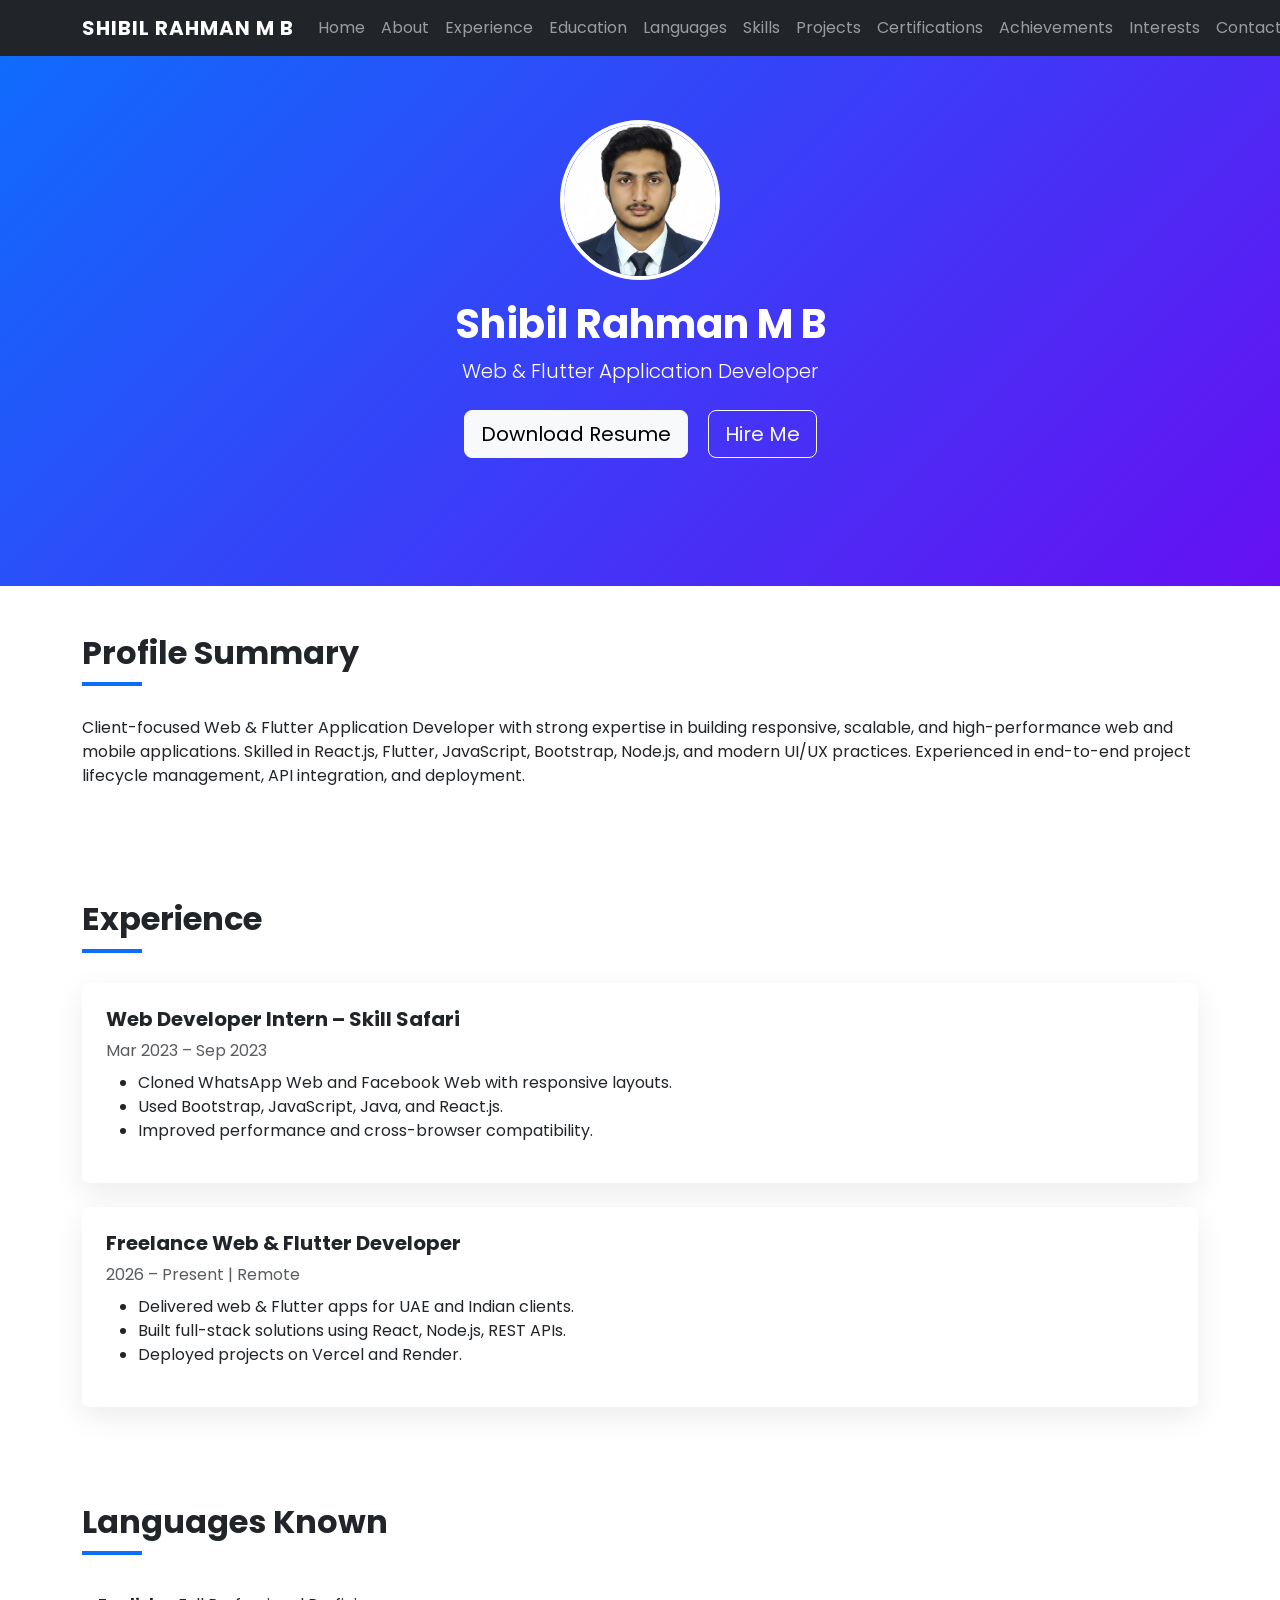
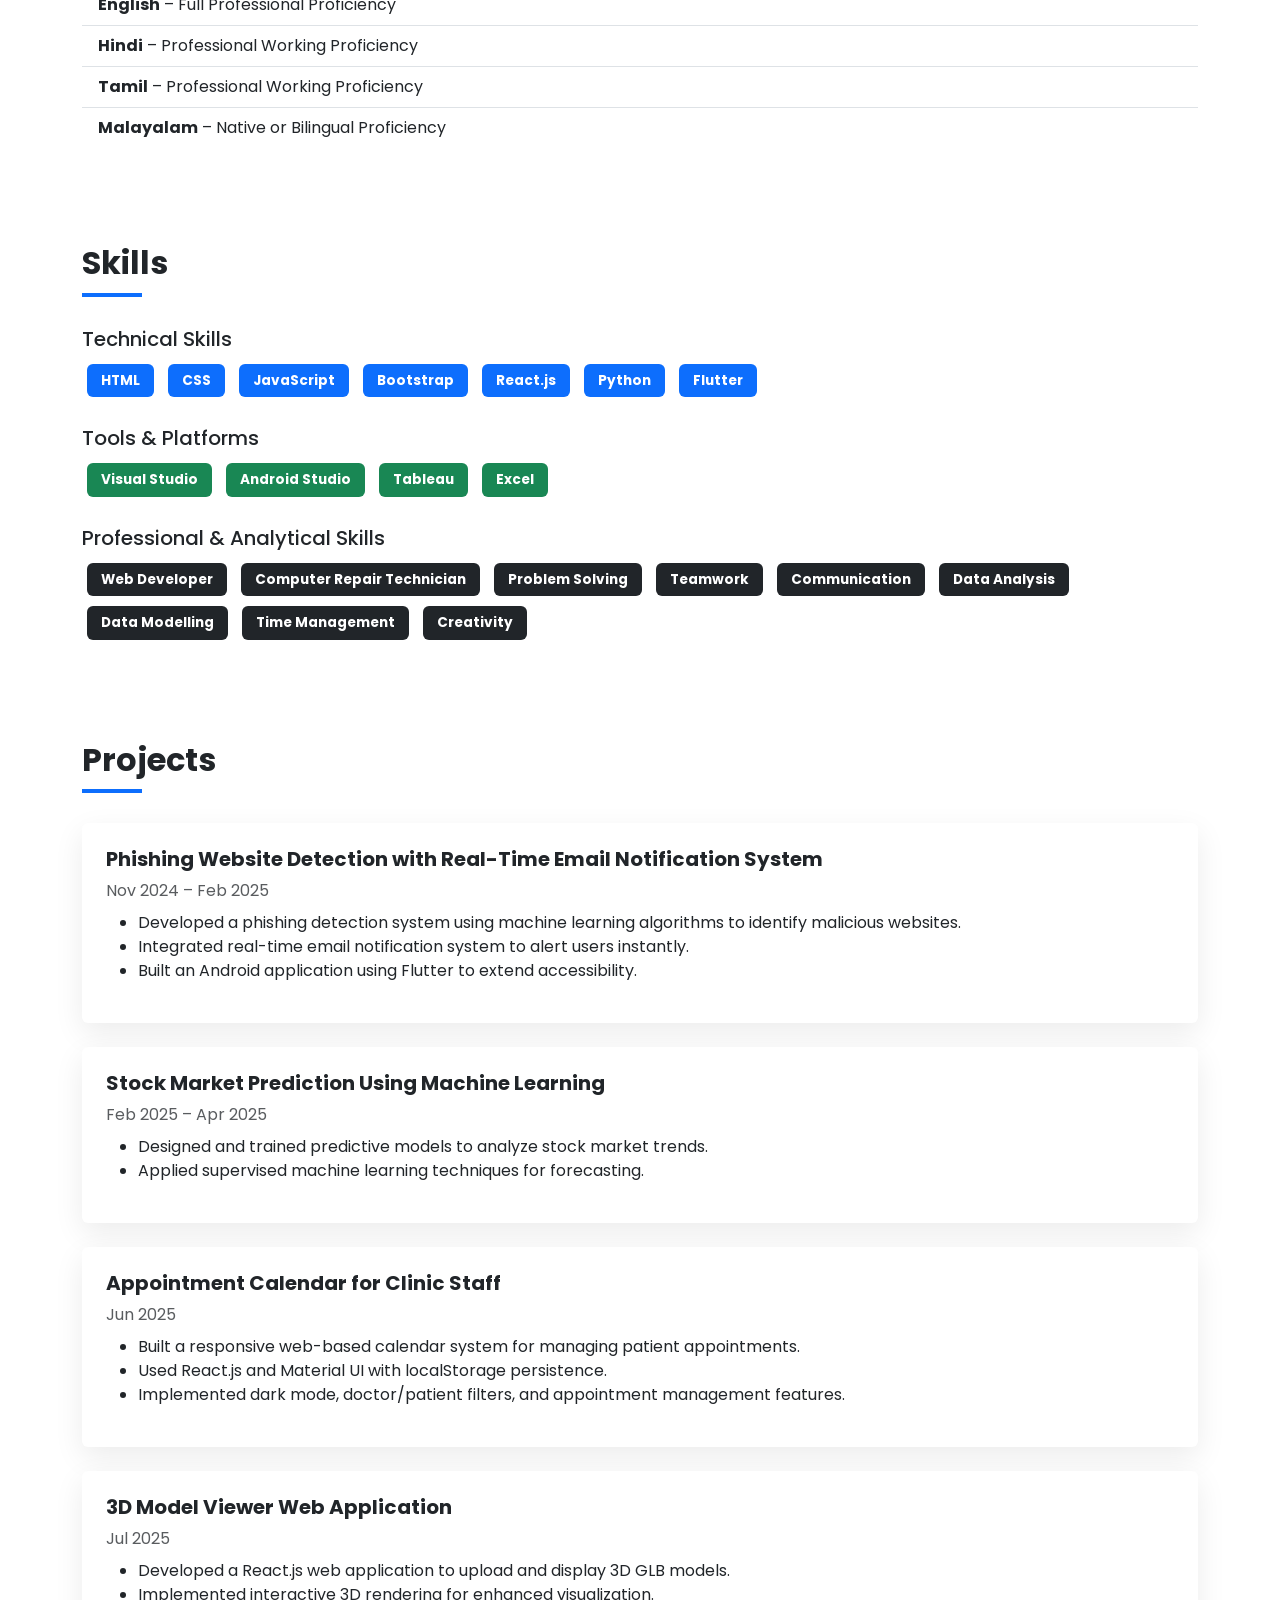
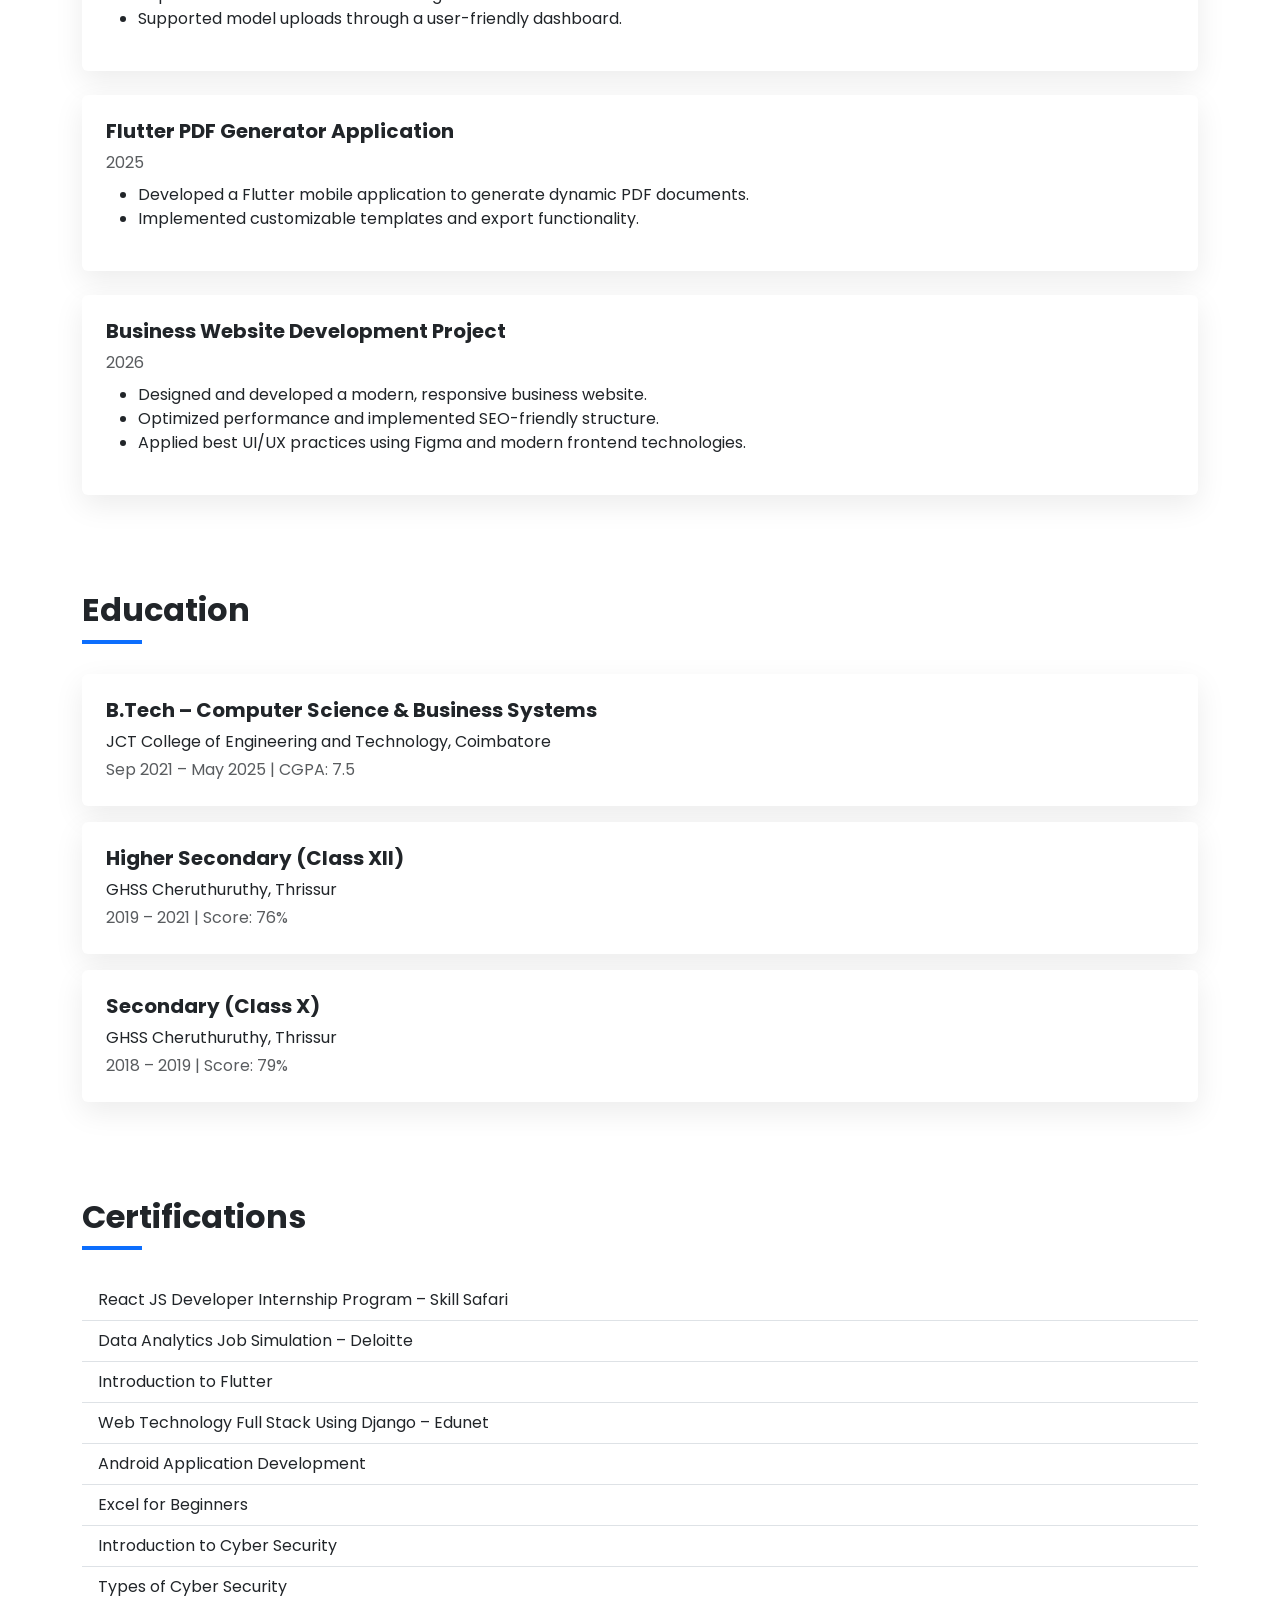
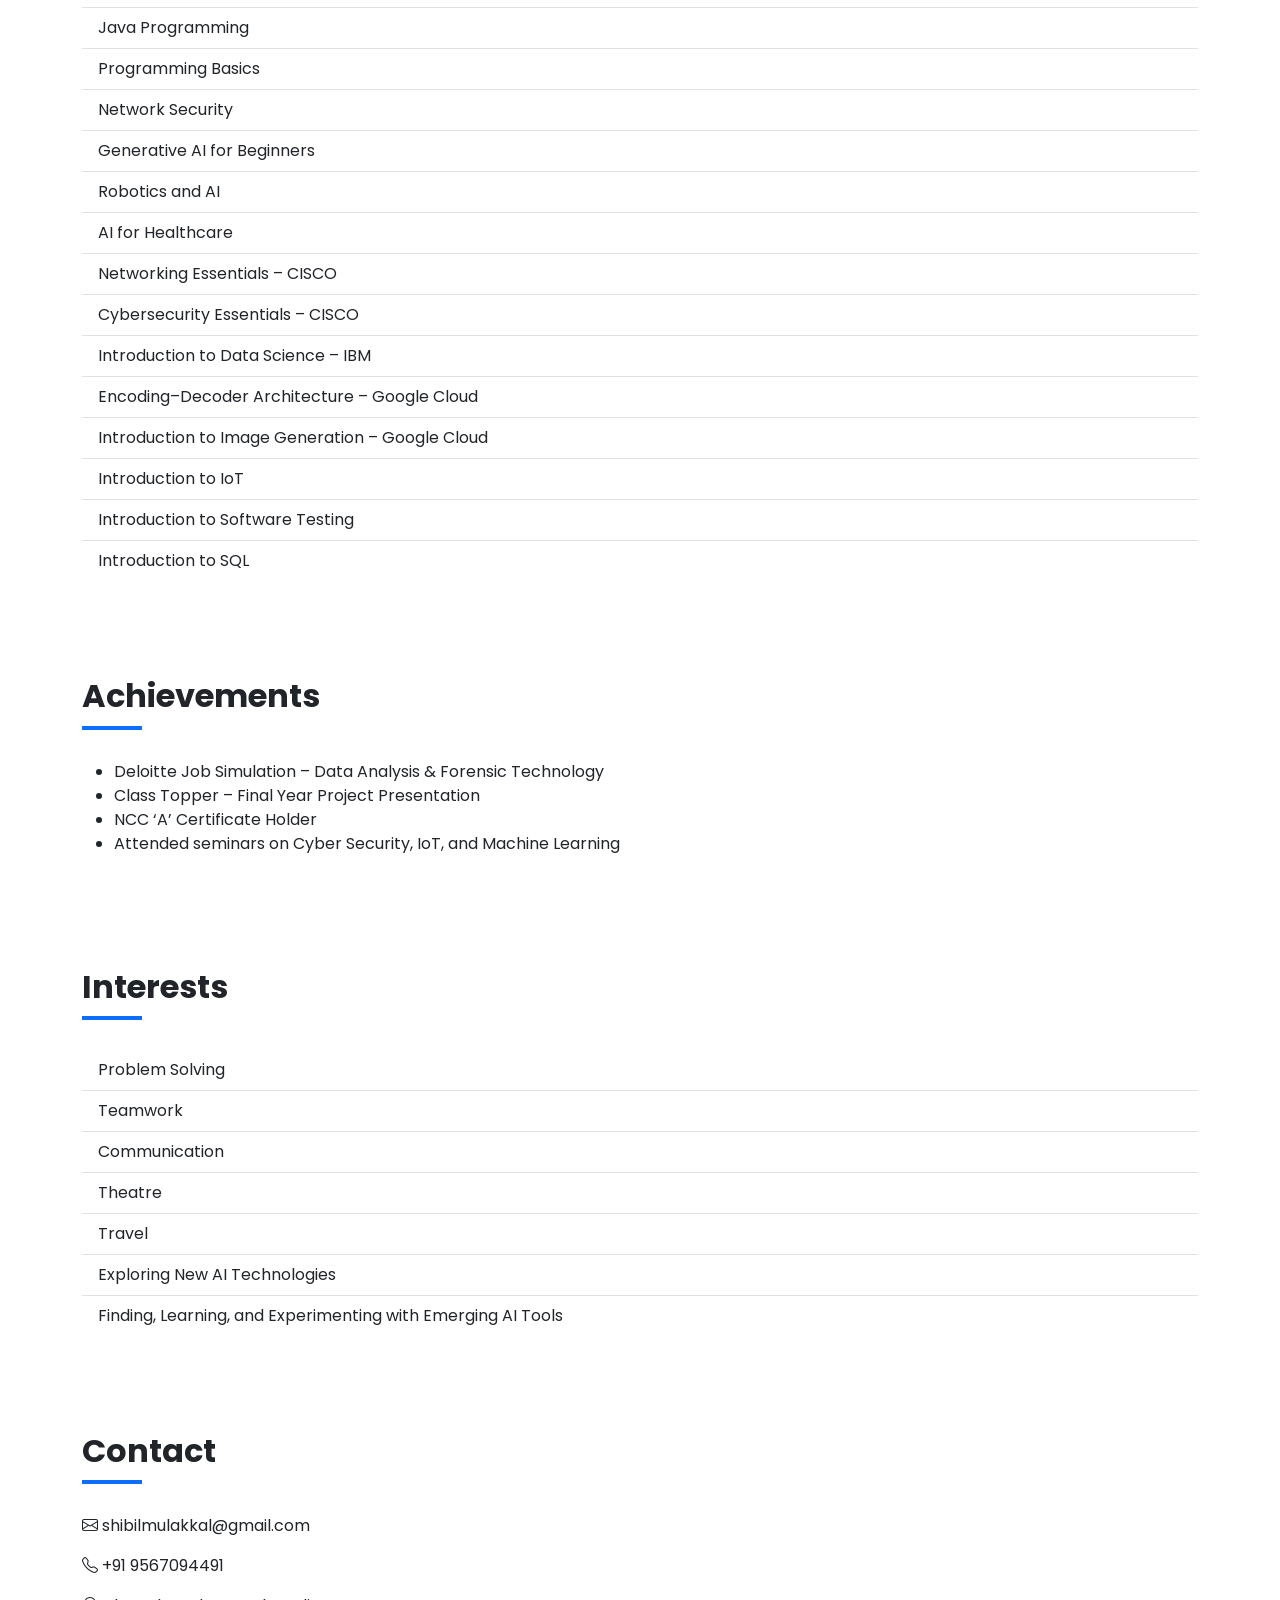
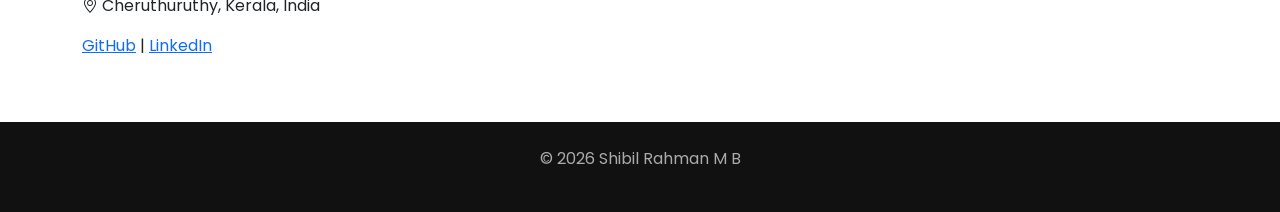
==== commit 38b84b42: "Update print statement from 'Hello' to 'Goodbye'" ====
--- a/index.html
+++ b/index.html
@@ -313,7 +313,7 @@
 </section>
 
 <footer class="text-center">
-  <p>© 2026 Shibil Rahman M B | Built with ❤️</p>
+  <p>© 2026 Shibil Rahman M B</p>
 </footer>
 
 <script src="https://cdn.jsdelivr.net/npm/bootstrap@5.3.2/dist/js/bootstrap.bundle.min.js"></script>
@@ -322,3 +322,4 @@
 
 </body>
 </html>
+
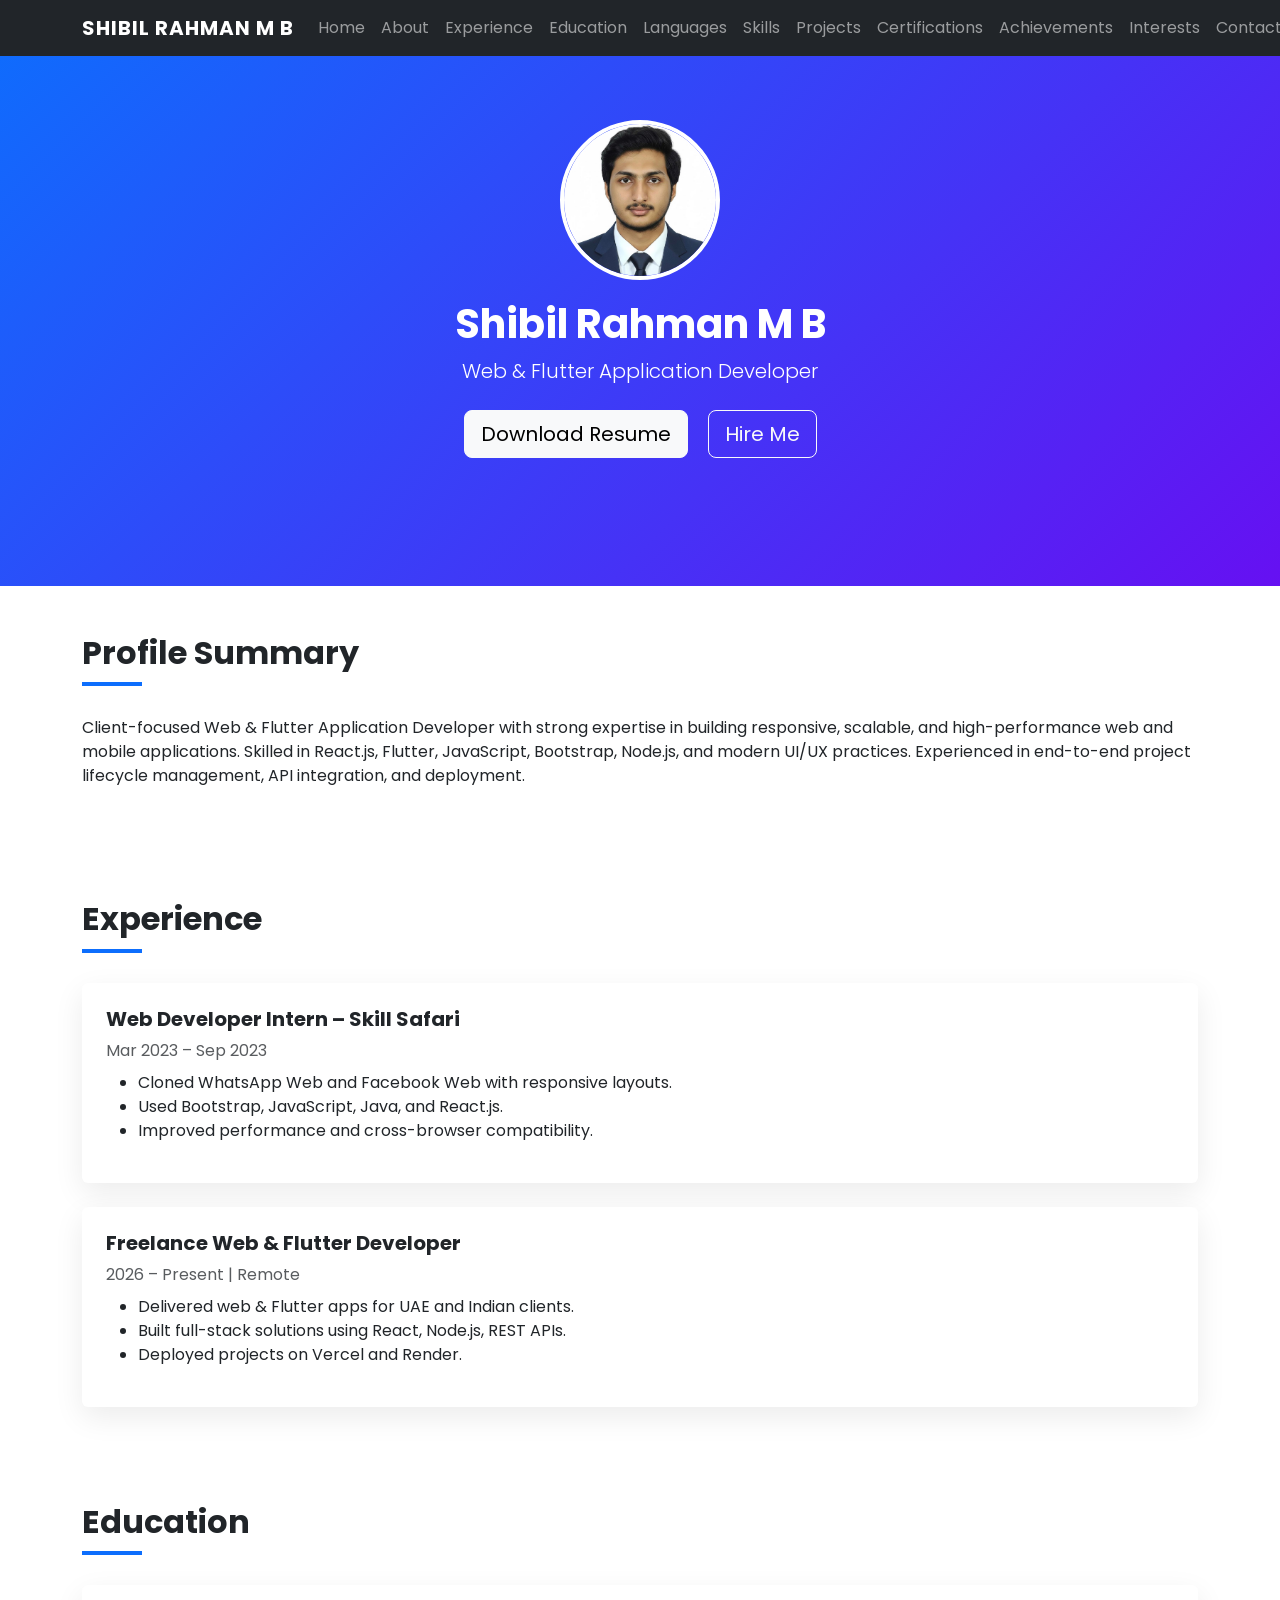
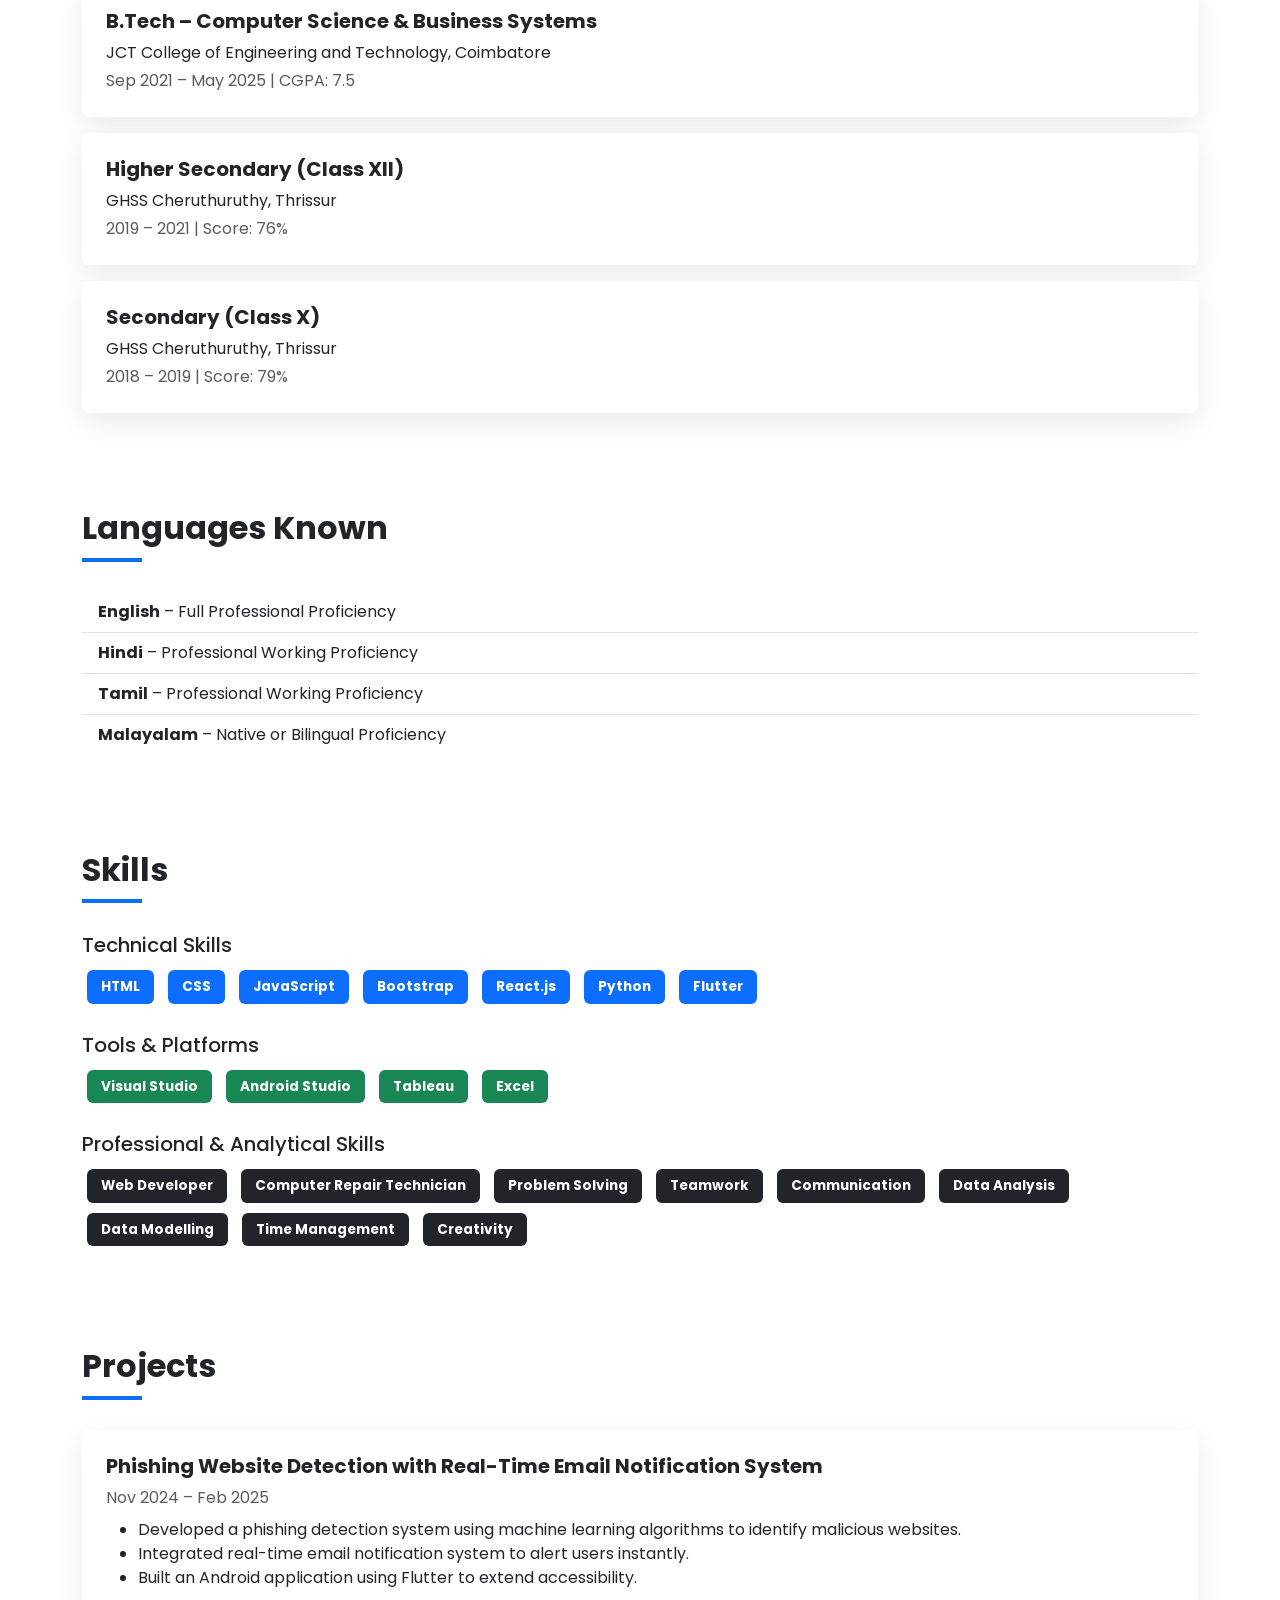
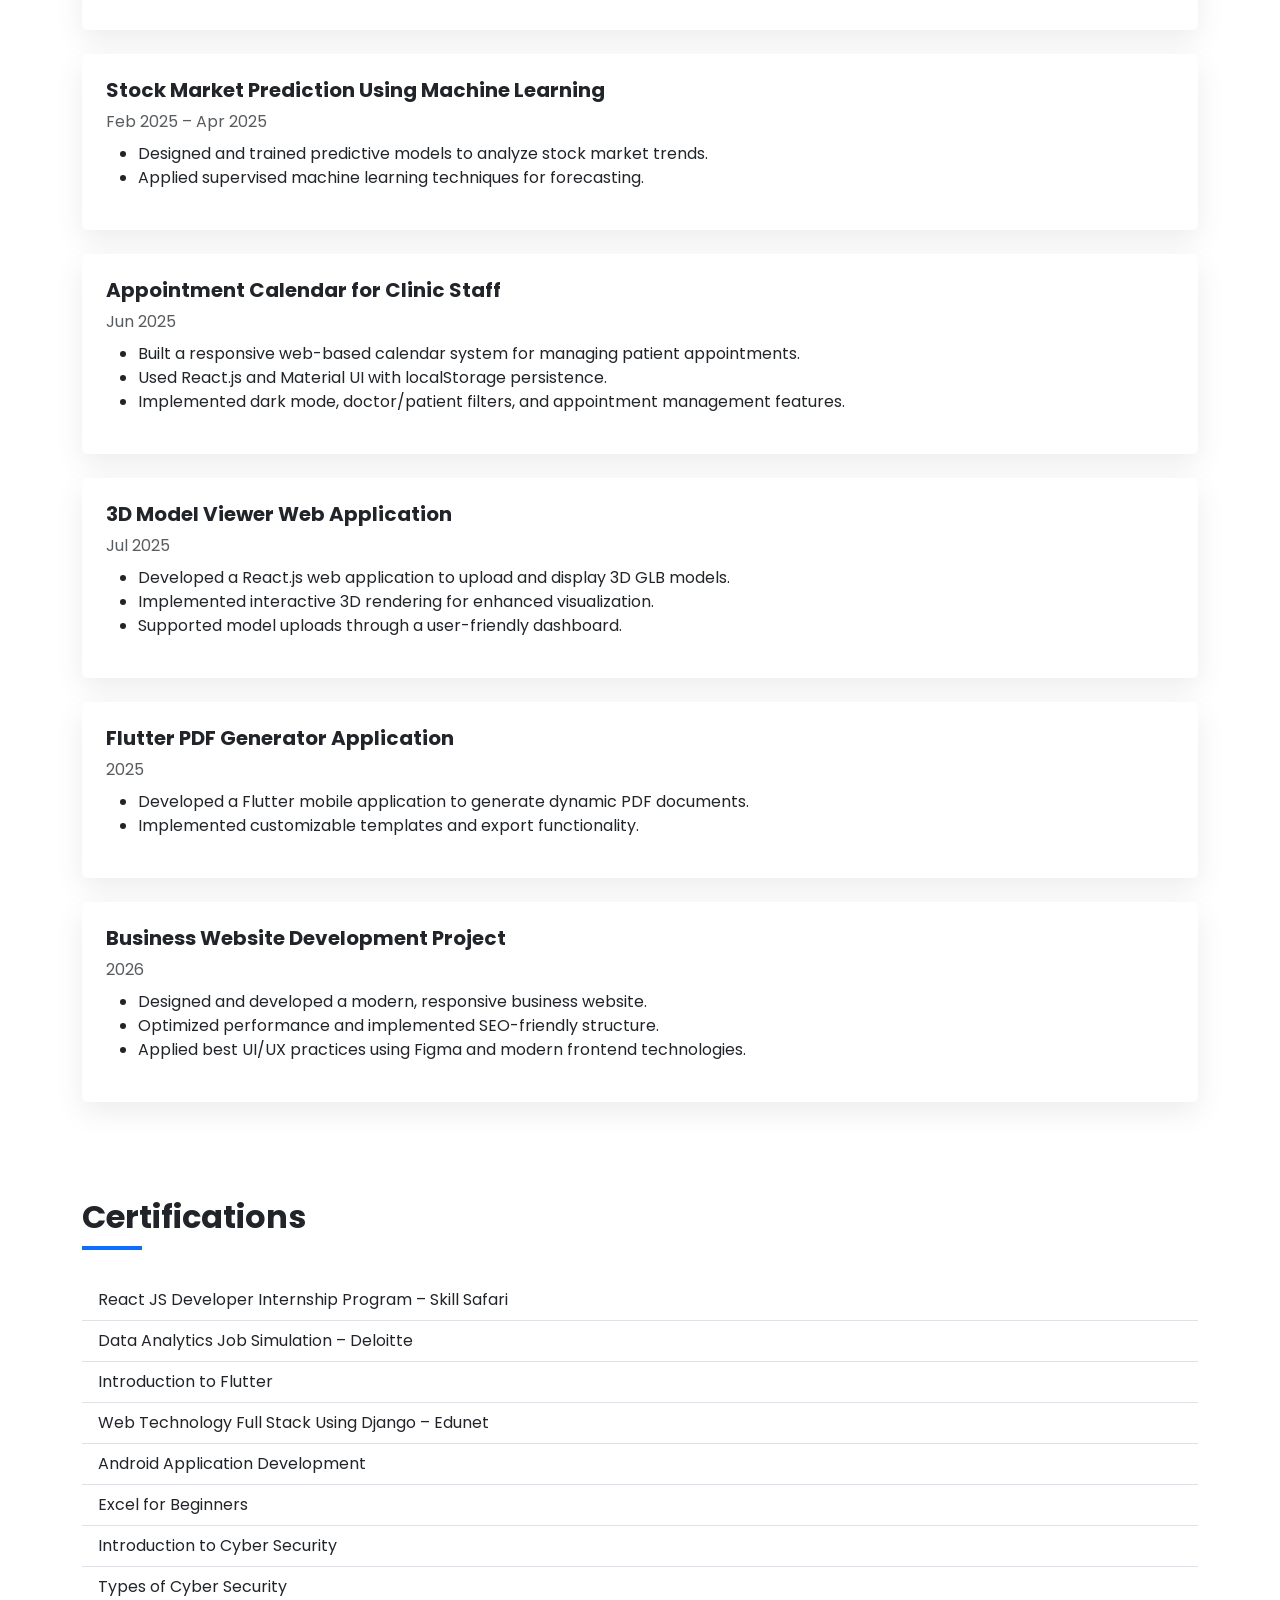
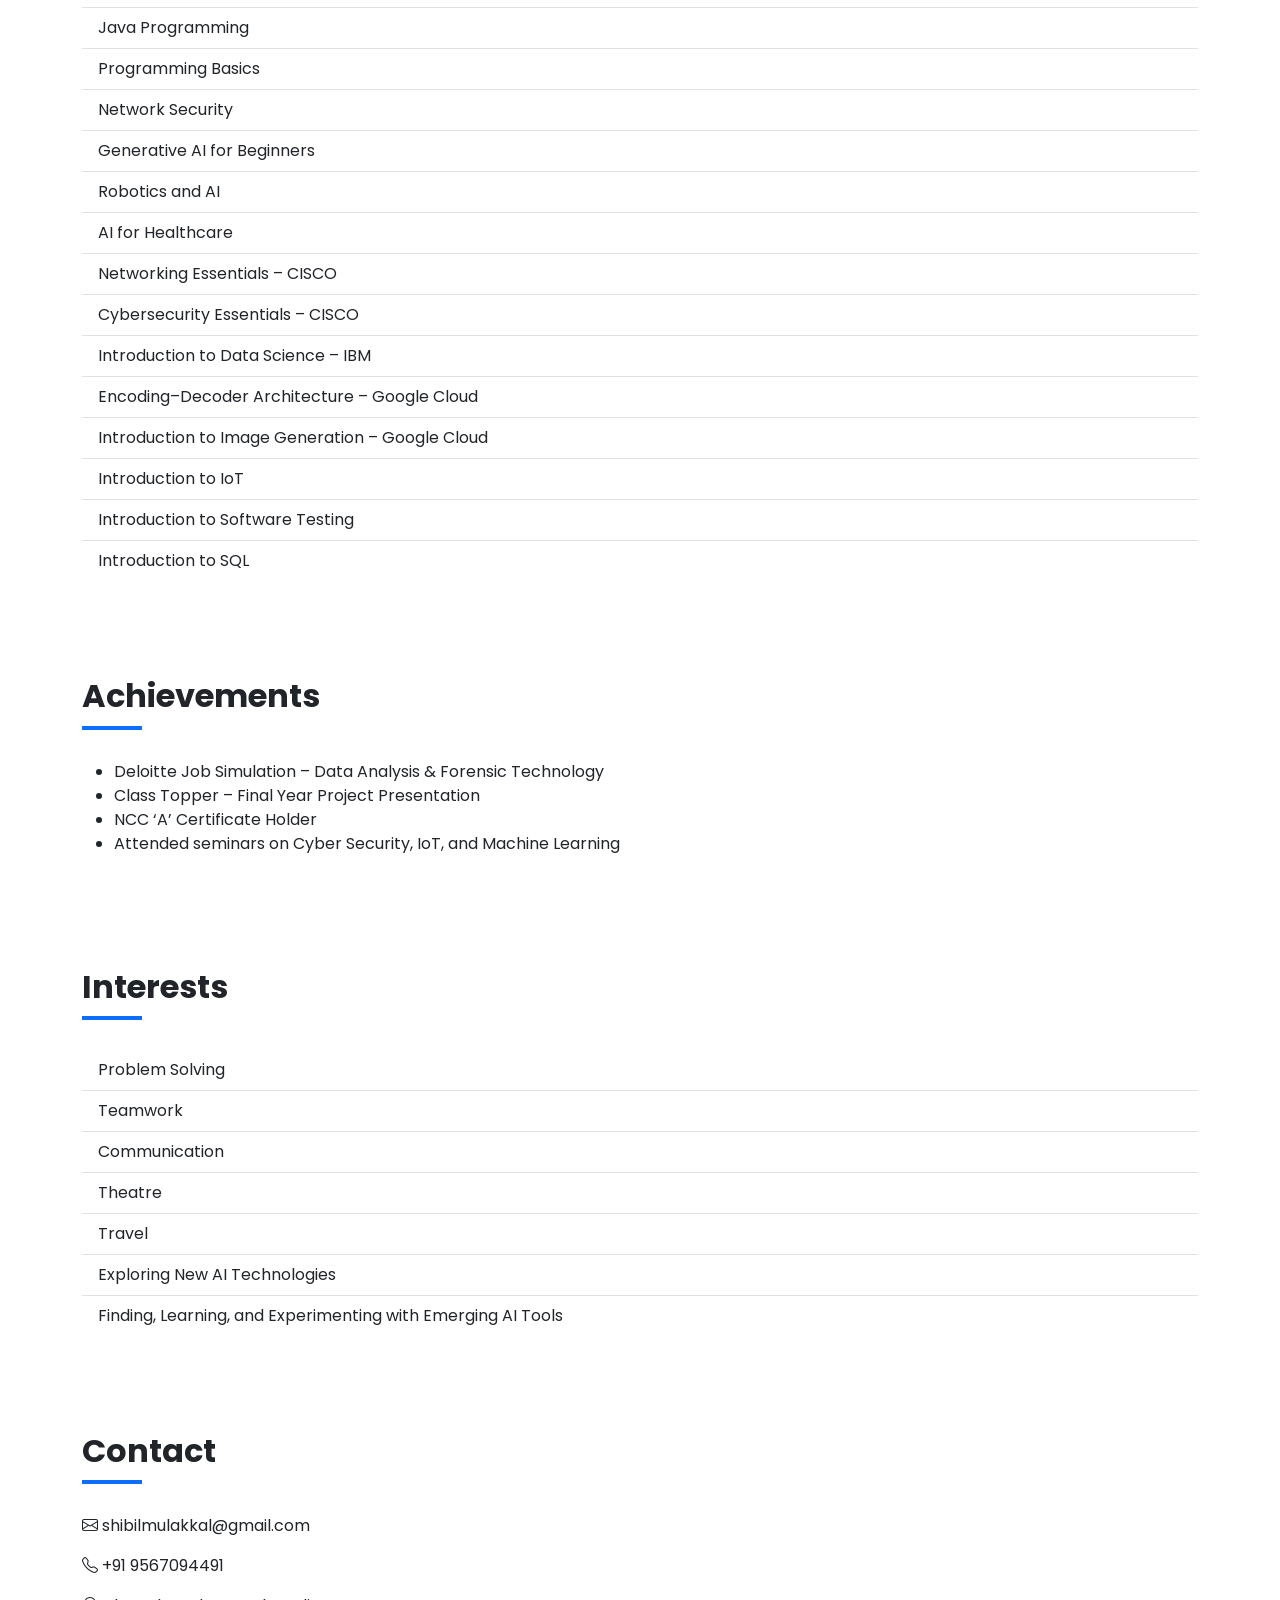
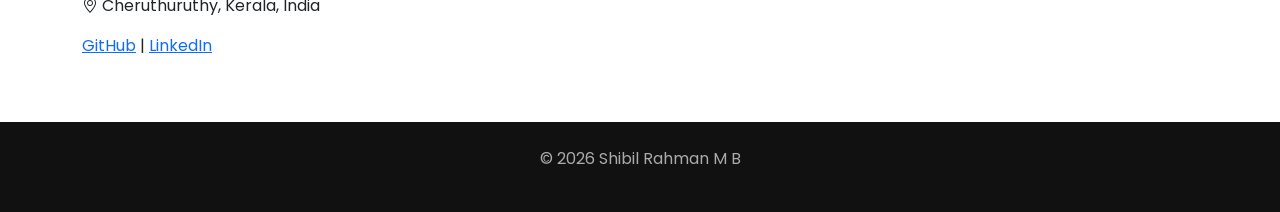
==== commit 8fab3912: "Update index.html" ====
--- a/index.html
+++ b/index.html
@@ -114,7 +114,27 @@
     </ul>
   </div>
 </section>
-
+  
+<!-- EDUCATION -->
+<section id="education" class="container py-5" data-aos="fade-up">
+  <h2 class="section-title">Education</h2>
+  <div class="card p-4 mb-3">
+    <h5 class="fw-bold">B.Tech – Computer Science & Business Systems</h5>
+    <p class="mb-1">JCT College of Engineering and Technology, Coimbatore</p>
+    <span class="text-muted">Sep 2021 – May 2025 | CGPA: 7.5</span>
+  </div>
+  <div class="card p-4 mb-3">
+    <h5 class="fw-bold">Higher Secondary (Class XII)</h5>
+    <p class="mb-1">GHSS Cheruthuruthy, Thrissur</p>
+    <span class="text-muted">2019 – 2021 | Score: 76%</span>
+  </div>
+  <div class="card p-4">
+    <h5 class="fw-bold">Secondary (Class X)</h5>
+    <p class="mb-1">GHSS Cheruthuruthy, Thrissur</p>
+    <span class="text-muted">2018 – 2019 | Score: 79%</span>
+  </div>
+</section>
+  
 <!-- LANGUAGES -->
 <section id="languages" class="container py-5" data-aos="fade-up">
   <h2 class="section-title">Languages Known</h2>
@@ -223,26 +243,6 @@
       <li>Optimized performance and implemented SEO-friendly structure.</li>
       <li>Applied best UI/UX practices using Figma and modern frontend technologies.</li>
     </ul>
-  </div>
-</section>
-
-<!-- EDUCATION -->
-<section id="education" class="container py-5" data-aos="fade-up">
-  <h2 class="section-title">Education</h2>
-  <div class="card p-4 mb-3">
-    <h5 class="fw-bold">B.Tech – Computer Science & Business Systems</h5>
-    <p class="mb-1">JCT College of Engineering and Technology, Coimbatore</p>
-    <span class="text-muted">Sep 2021 – May 2025 | CGPA: 7.5</span>
-  </div>
-  <div class="card p-4 mb-3">
-    <h5 class="fw-bold">Higher Secondary (Class XII)</h5>
-    <p class="mb-1">GHSS Cheruthuruthy, Thrissur</p>
-    <span class="text-muted">2019 – 2021 | Score: 76%</span>
-  </div>
-  <div class="card p-4">
-    <h5 class="fw-bold">Secondary (Class X)</h5>
-    <p class="mb-1">GHSS Cheruthuruthy, Thrissur</p>
-    <span class="text-muted">2018 – 2019 | Score: 79%</span>
   </div>
 </section>
 
@@ -323,3 +323,4 @@
 </body>
 </html>
 
+
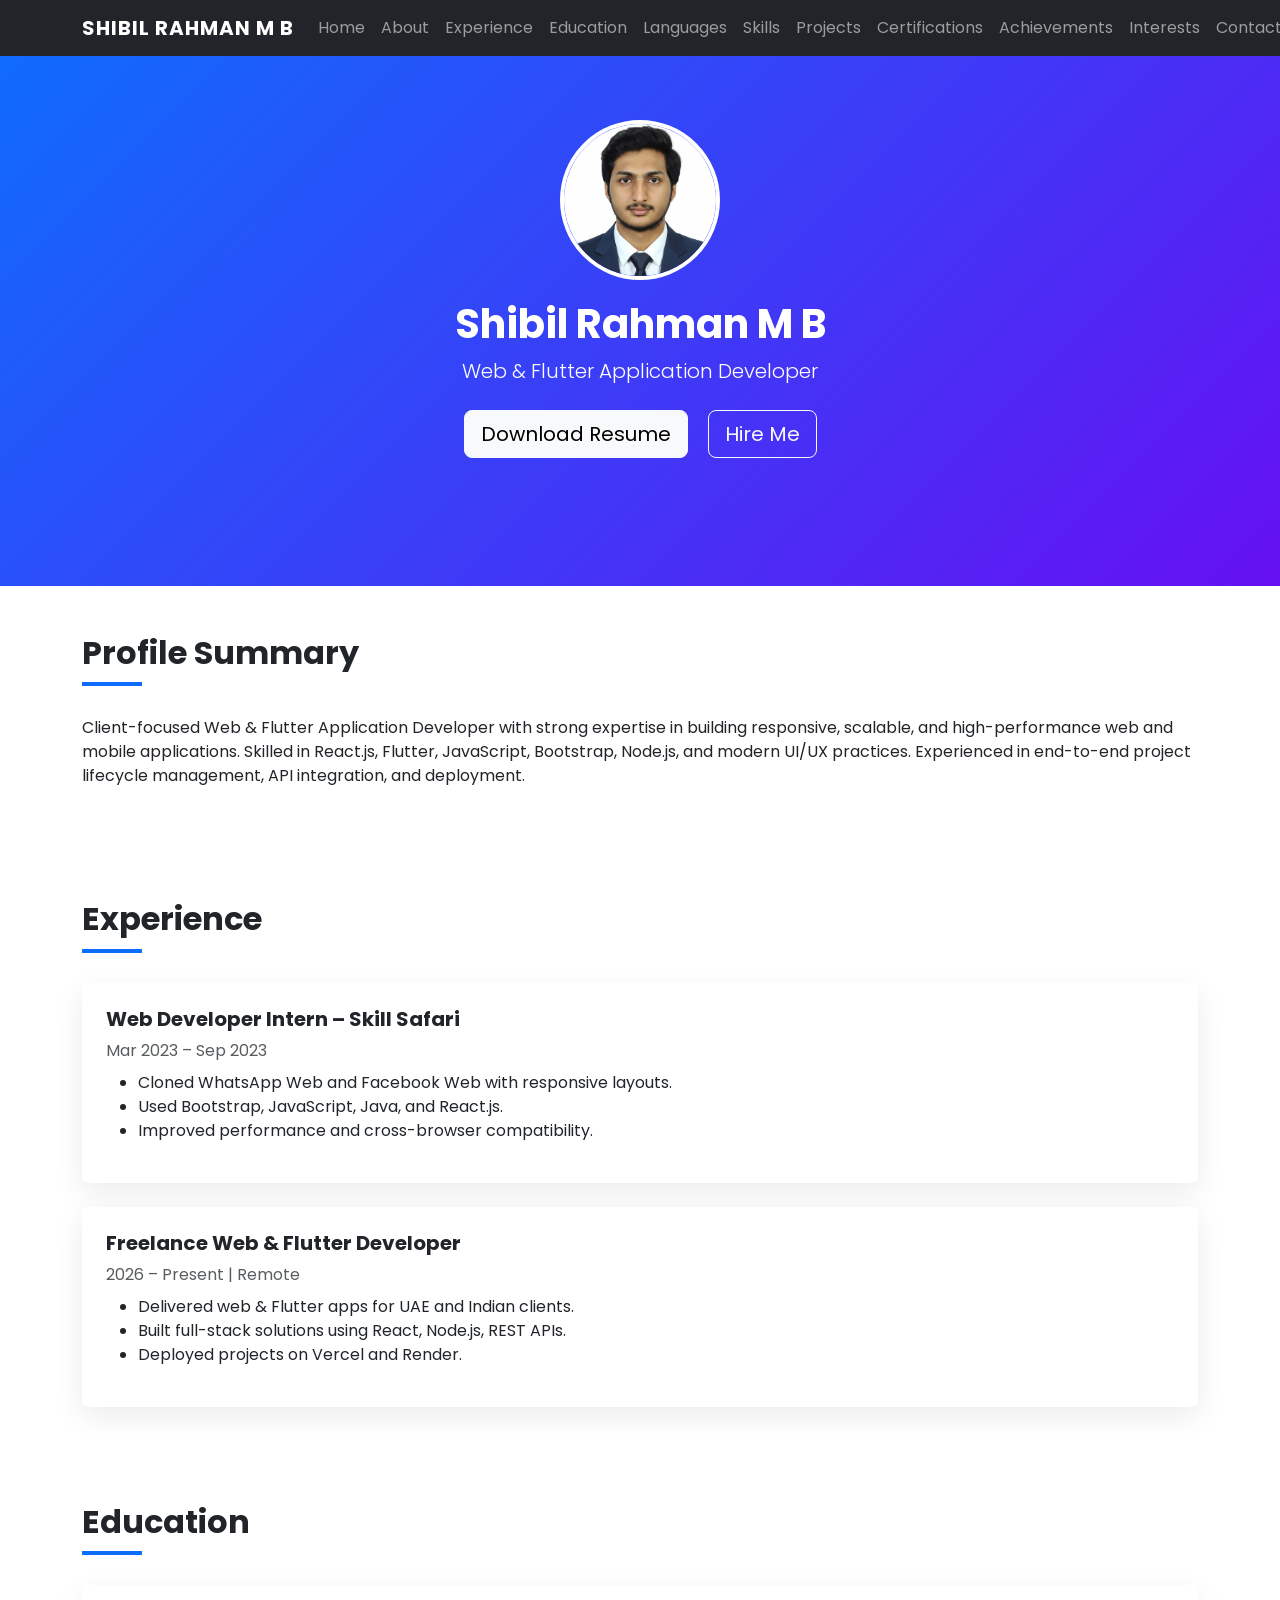
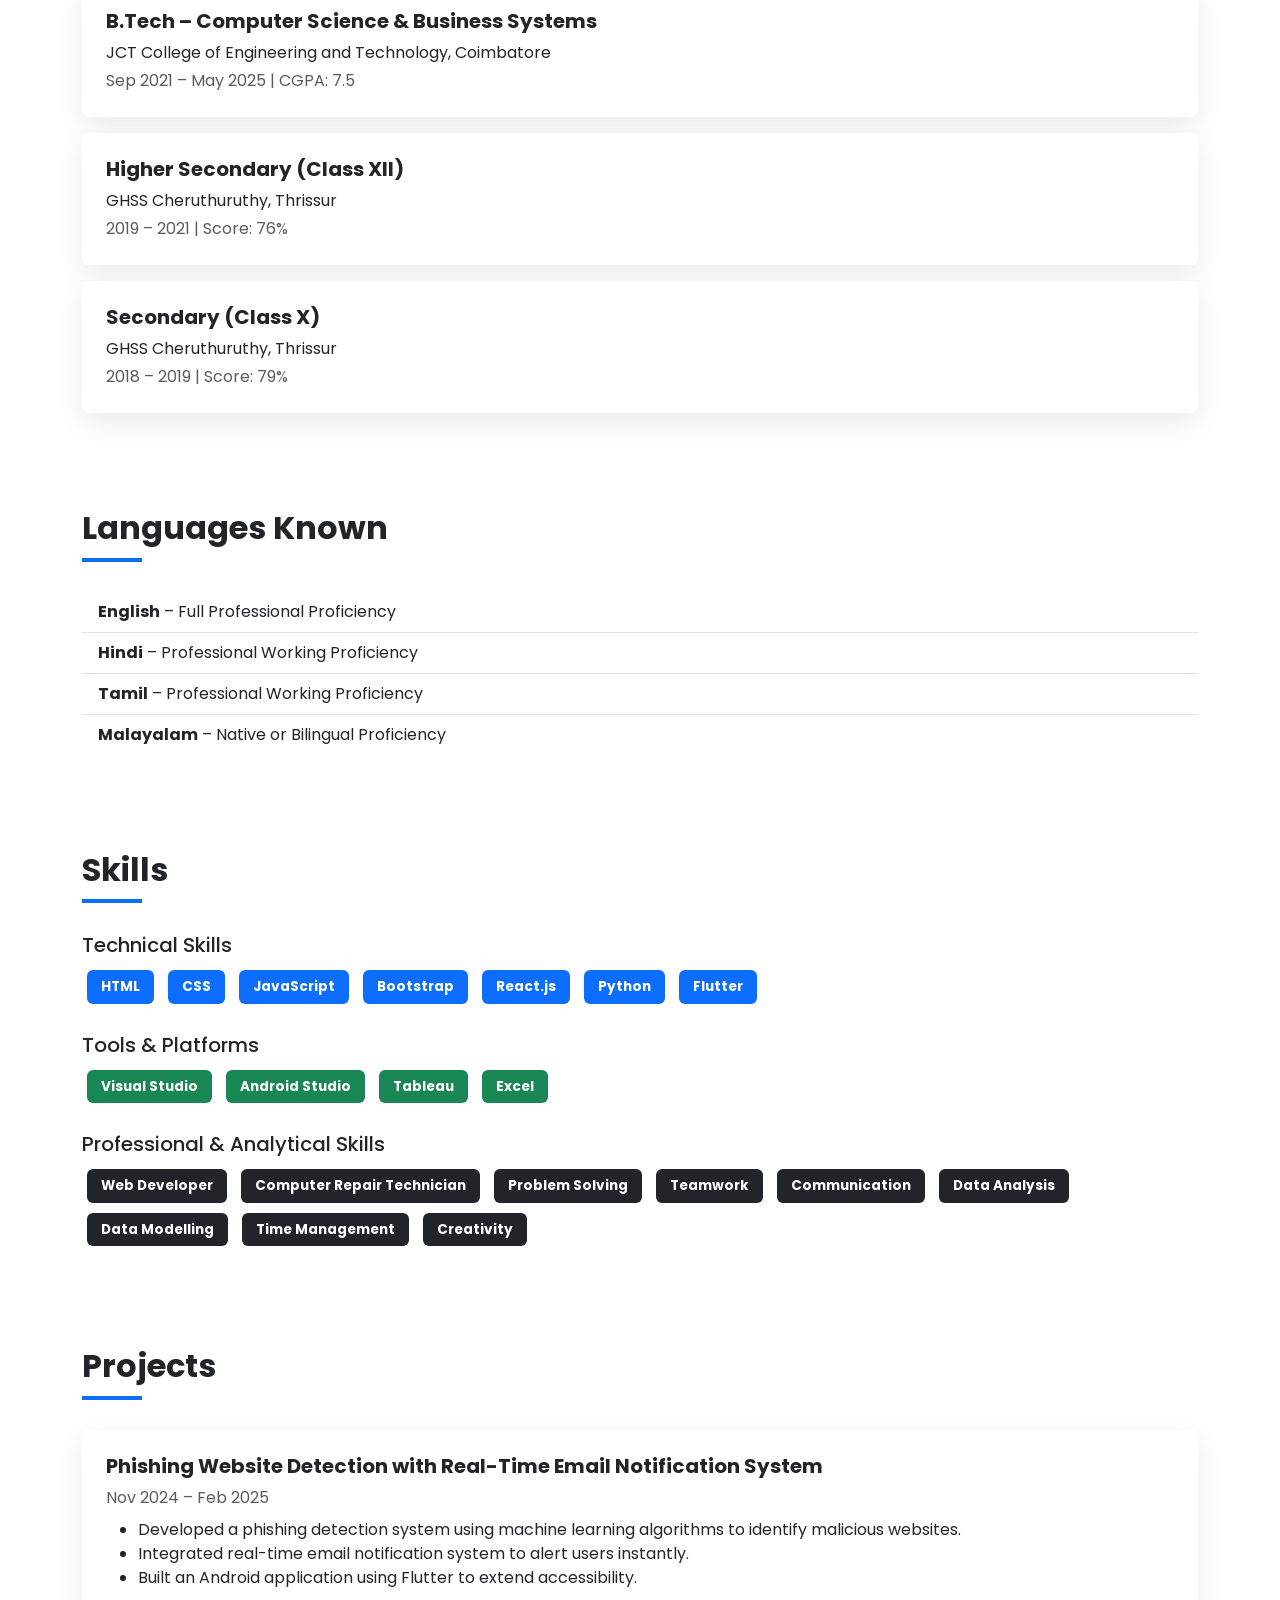
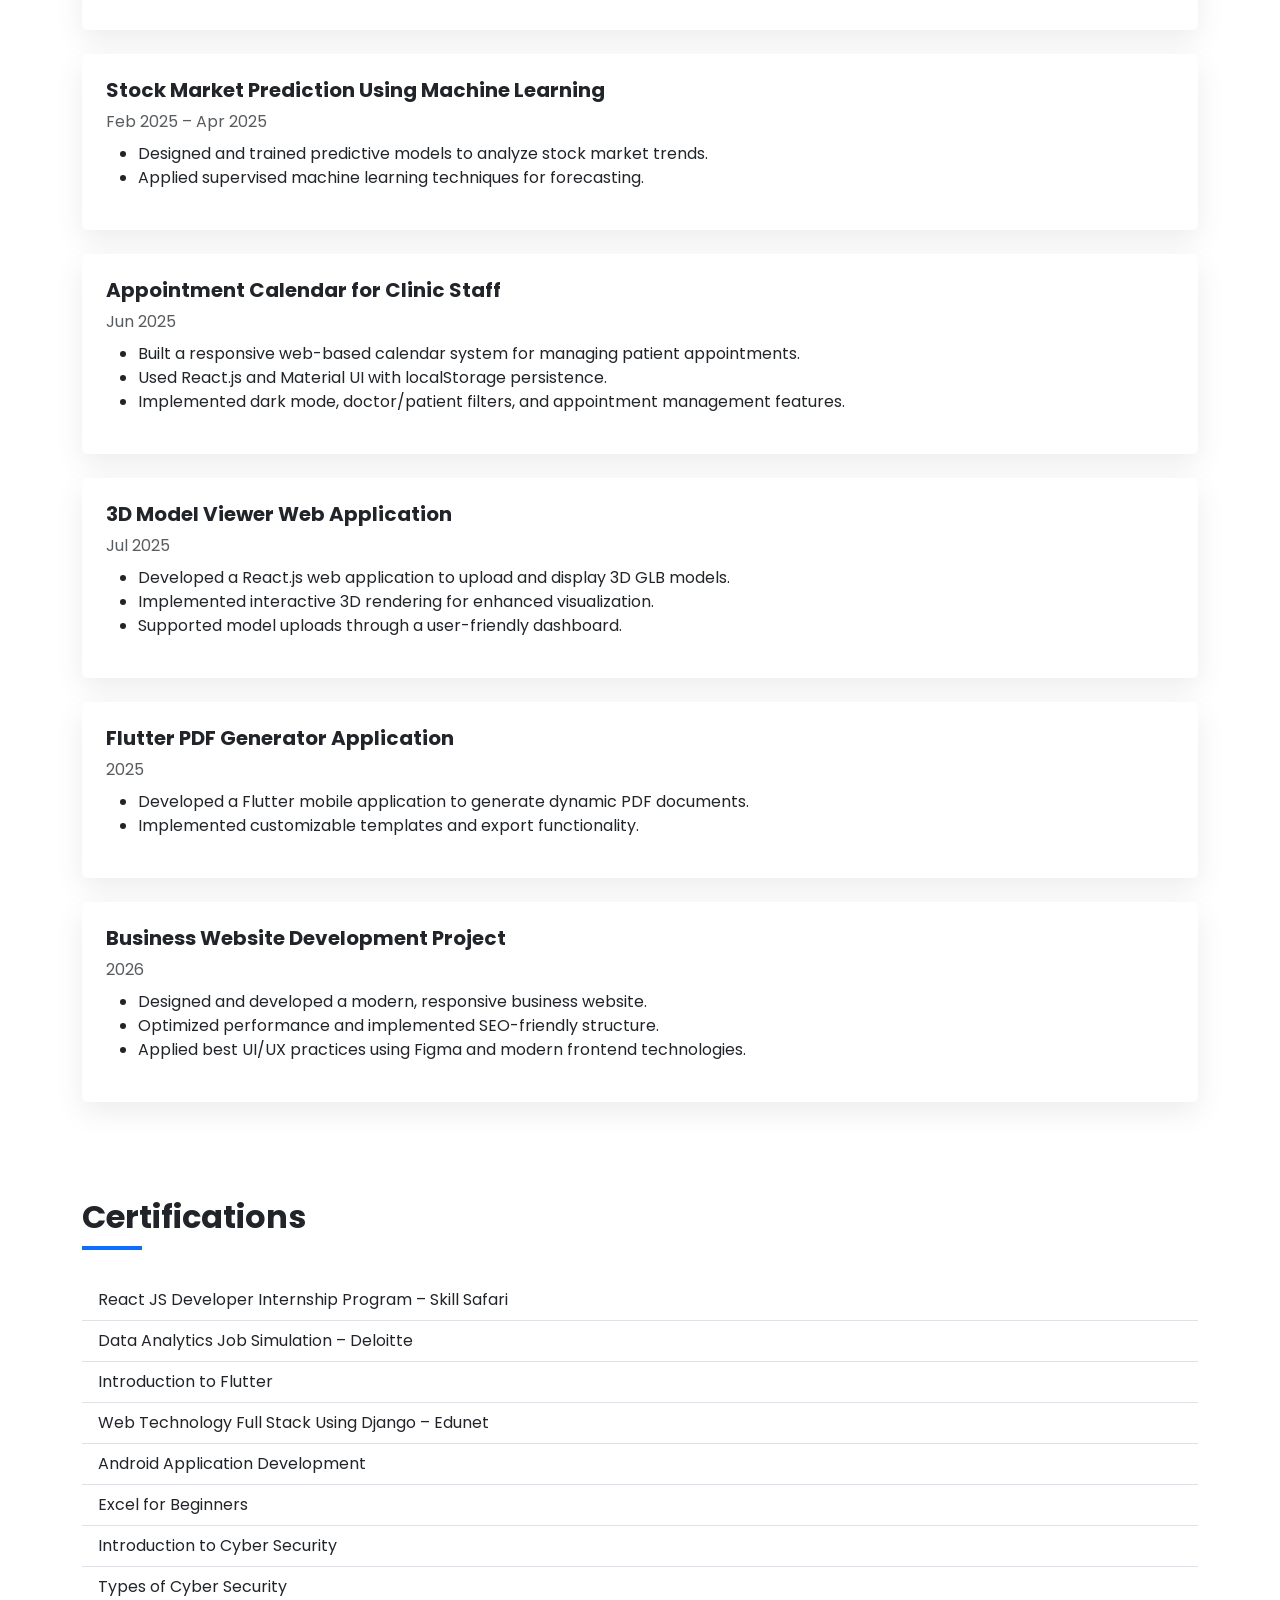
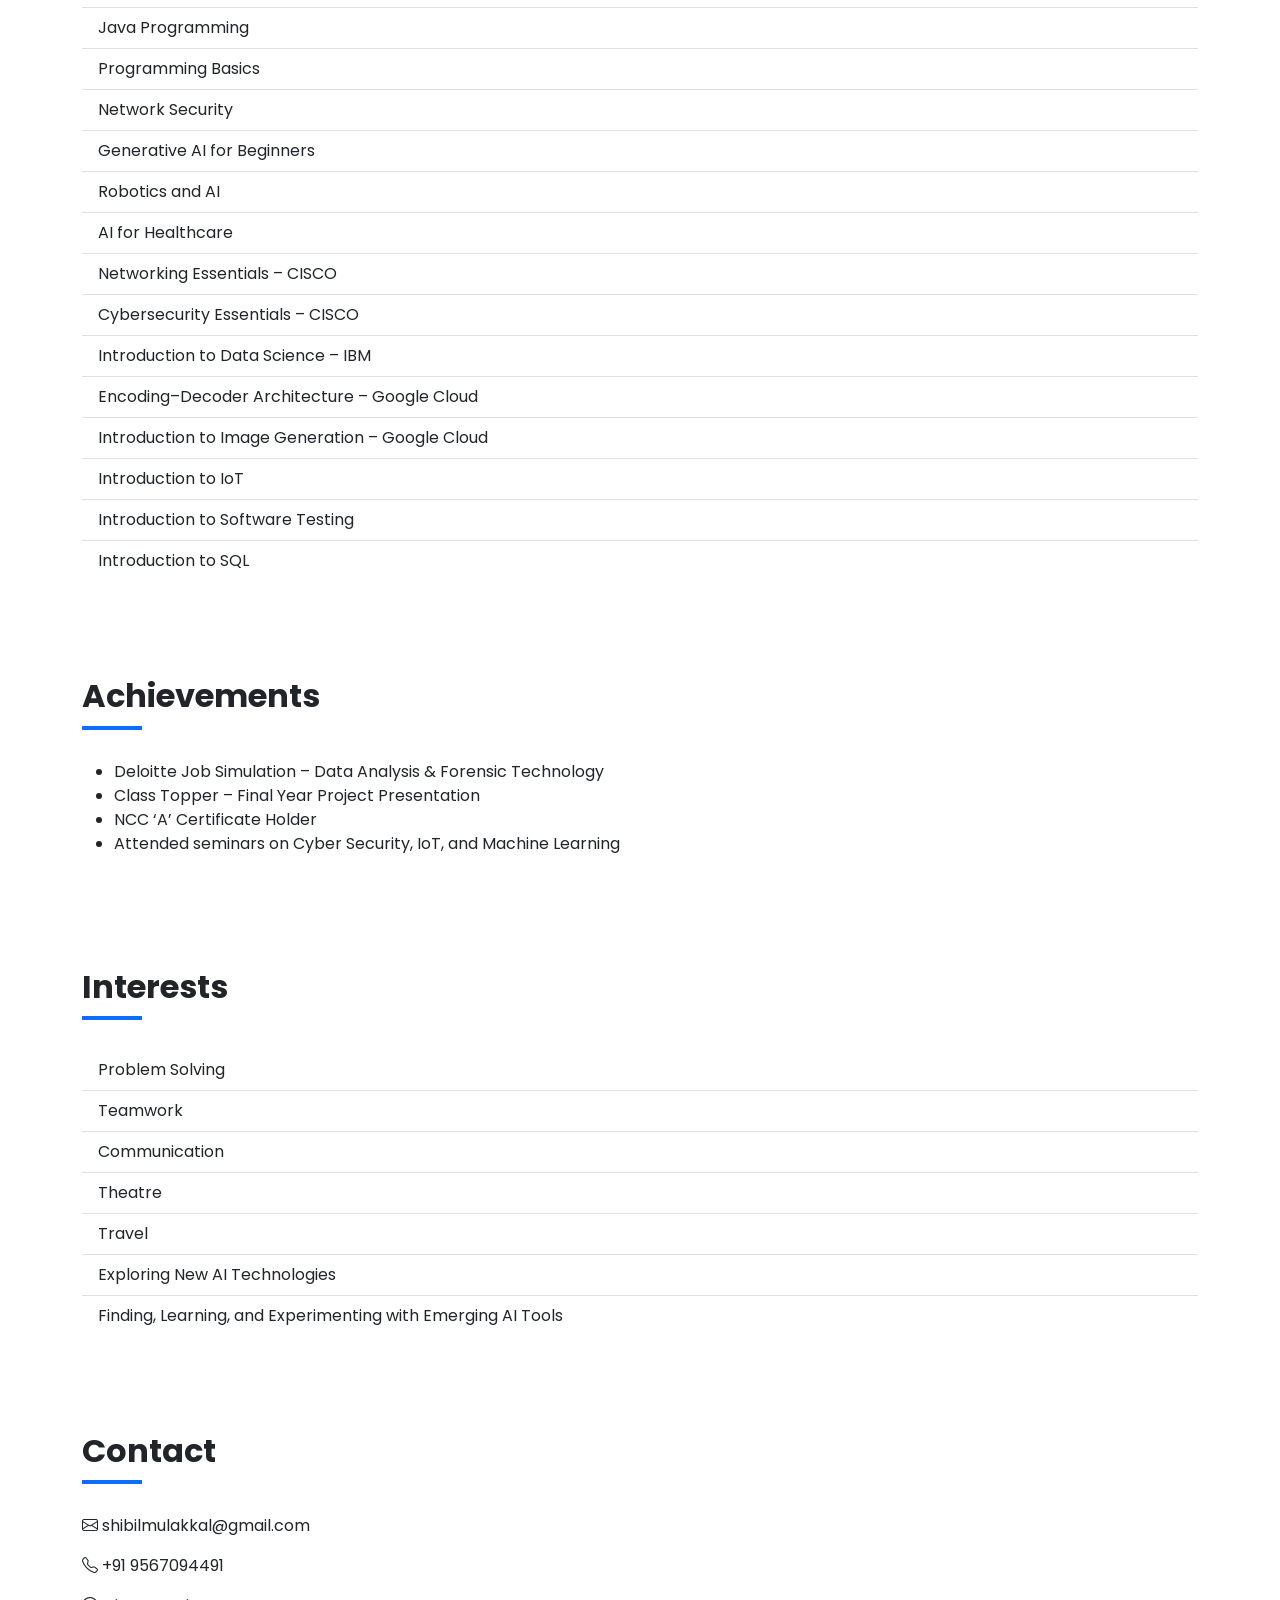
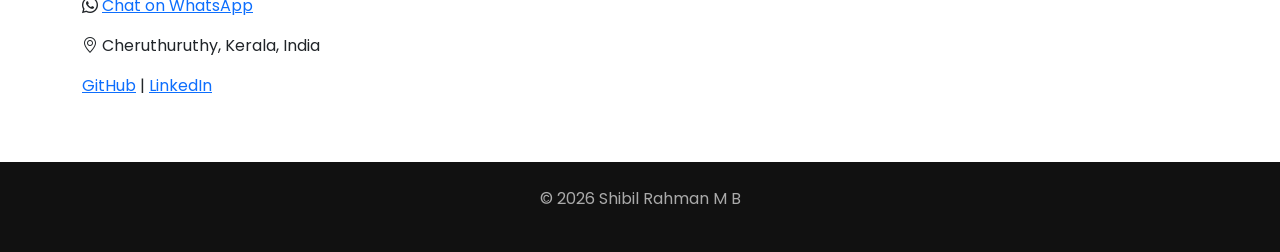
==== commit a6d61ff6: "Update index.html" ====
--- a/index.html
+++ b/index.html
@@ -305,6 +305,7 @@
   <h2 class="section-title">Contact</h2>
   <p><i class="bi bi-envelope"></i> shibilmulakkal@gmail.com</p>
   <p><i class="bi bi-telephone"></i> +91 9567094491</p>
+  <p><i class="bi bi-whatsapp"></i> <a href="https://wa.me/919567094491" target="_blank">Chat on WhatsApp</a></p>
   <p><i class="bi bi-geo-alt"></i> Cheruthuruthy, Kerala, India</p>
   <p>
     <a href="https://github.com/WROTZ" target="_blank">GitHub</a> | 
@@ -324,3 +325,4 @@
 </html>
 
 
+
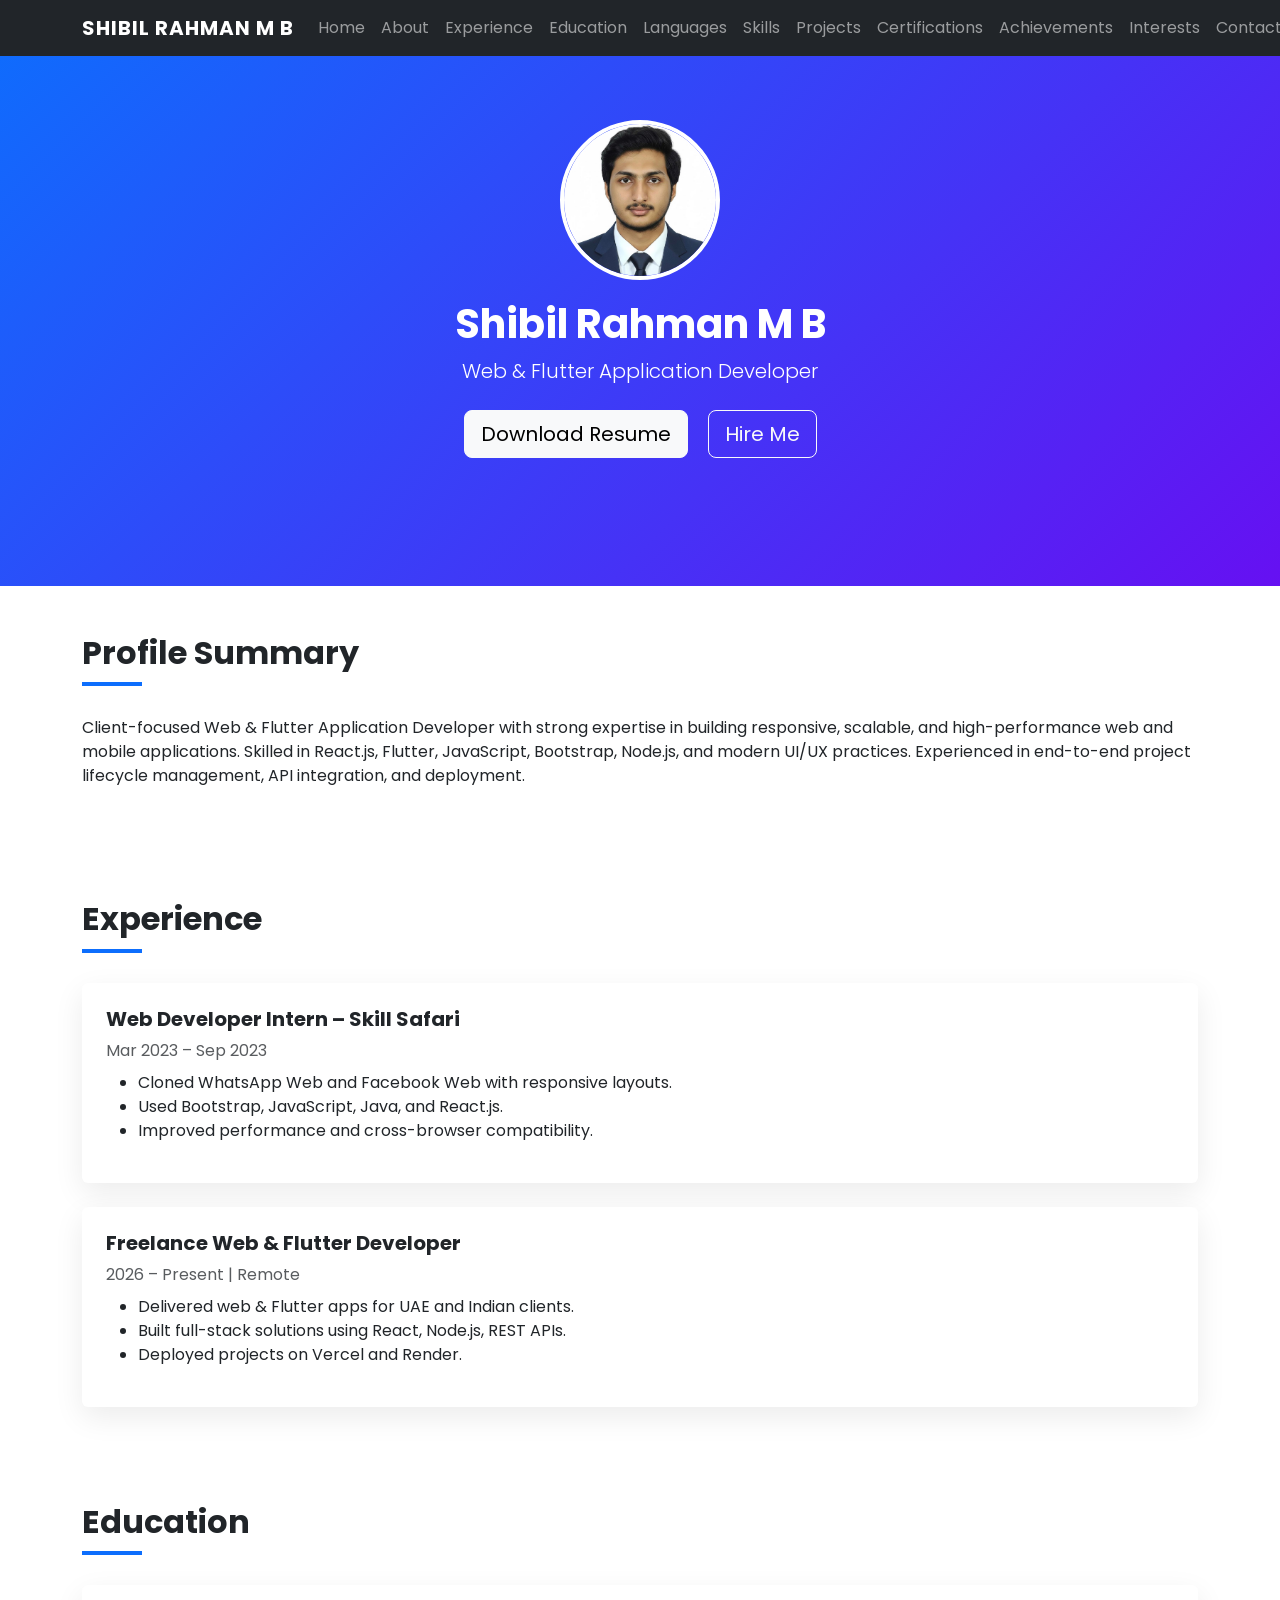
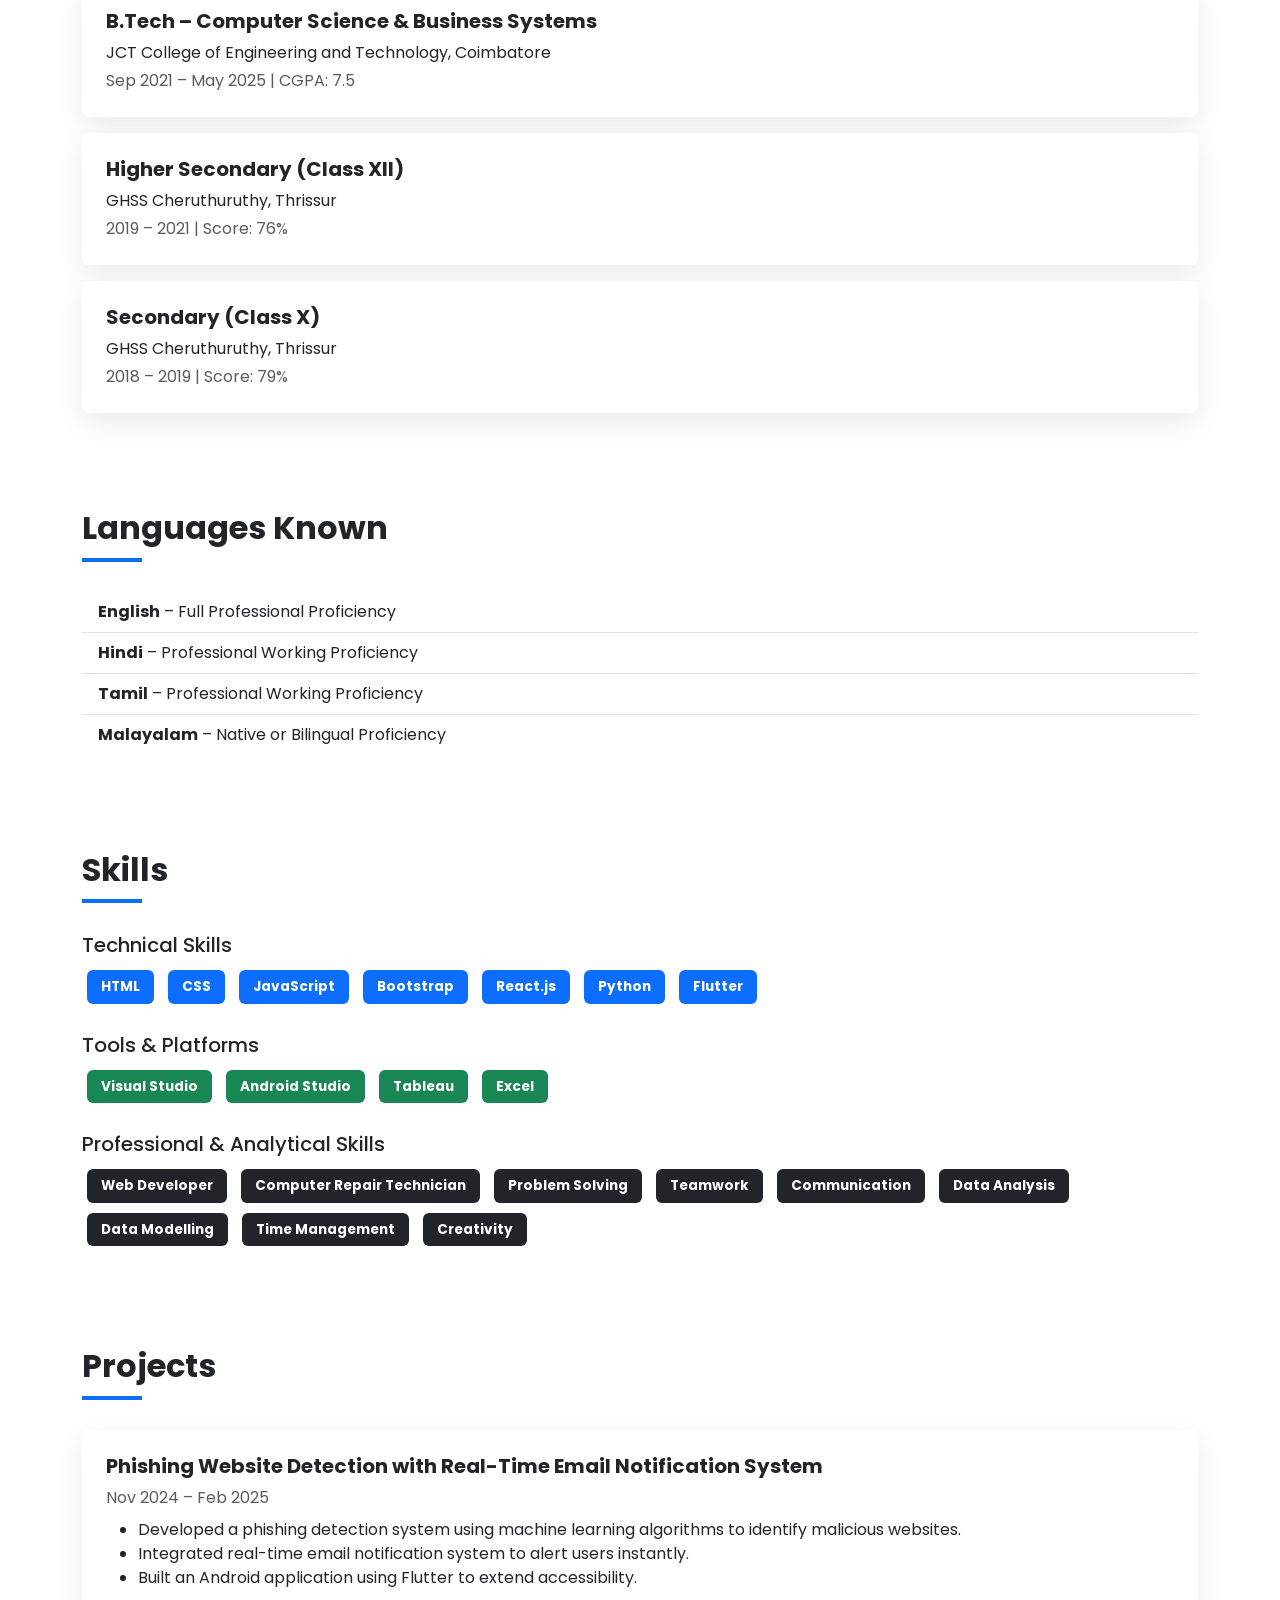
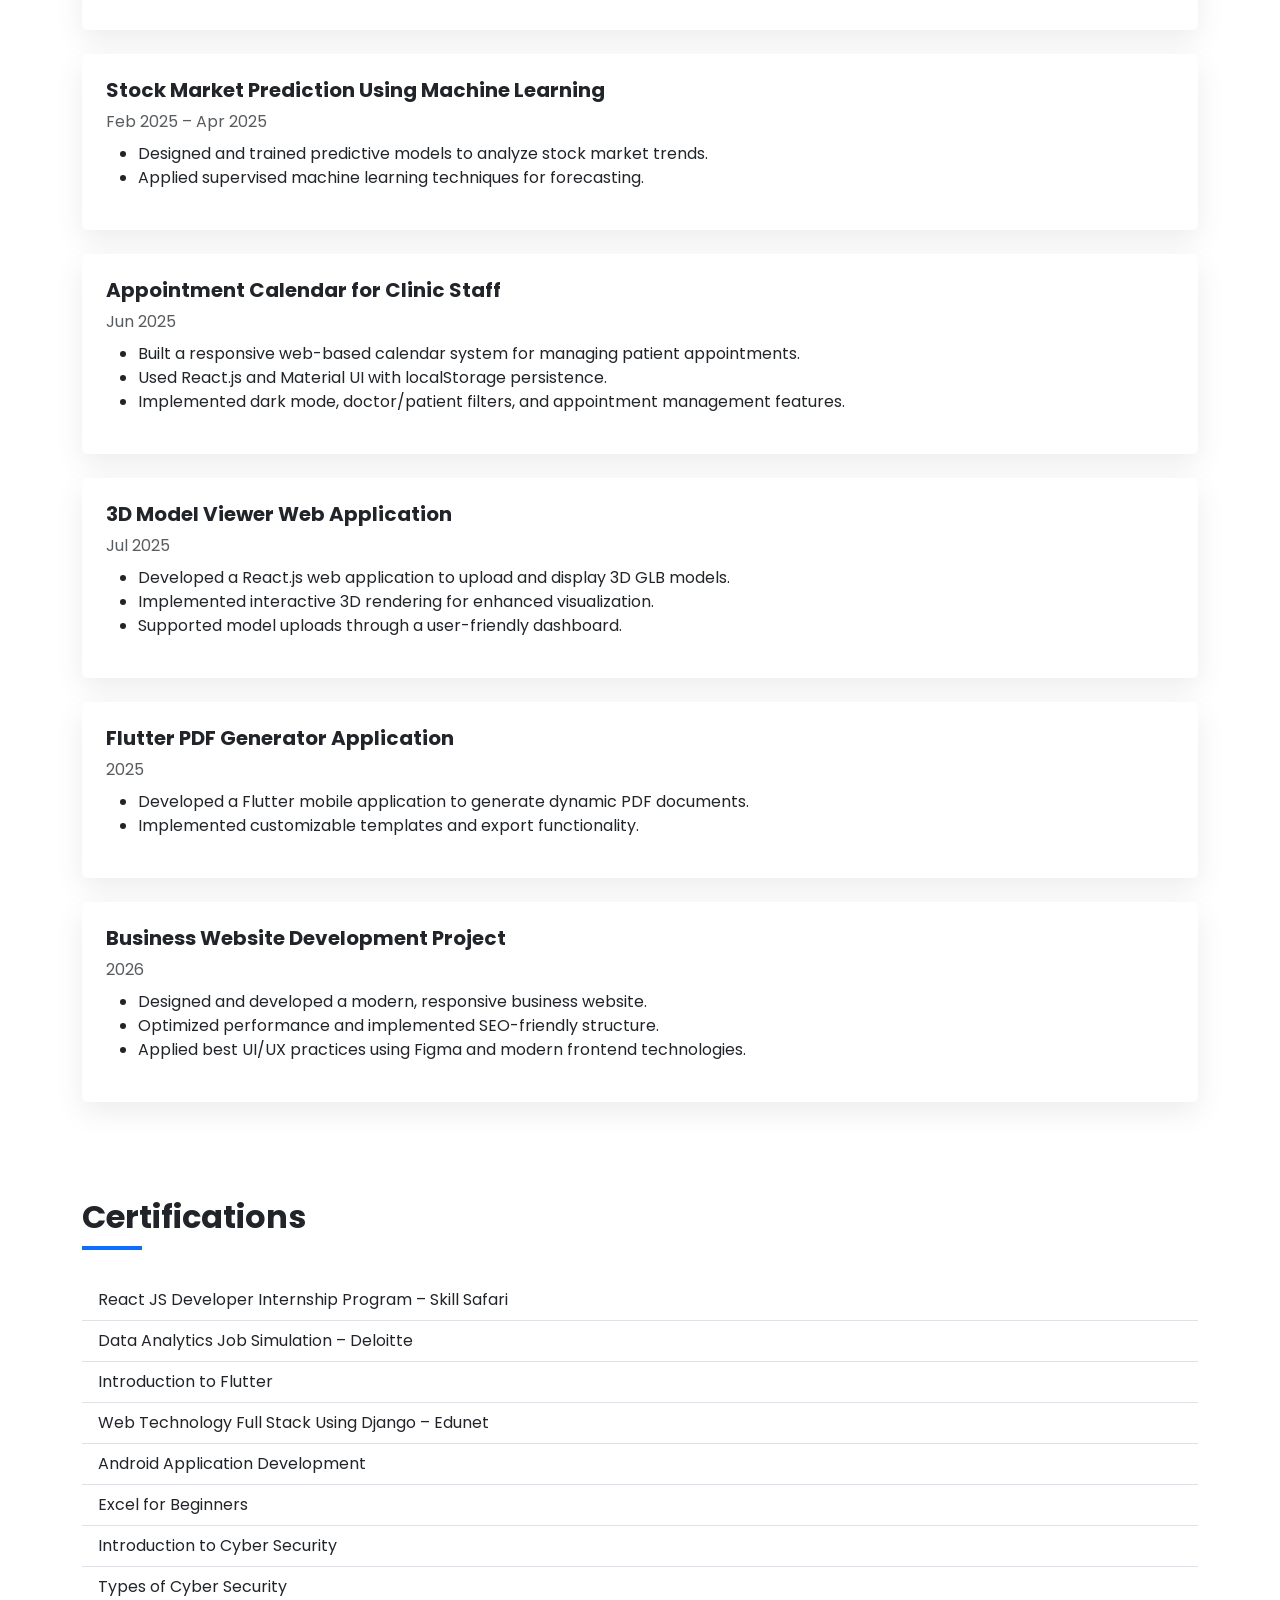
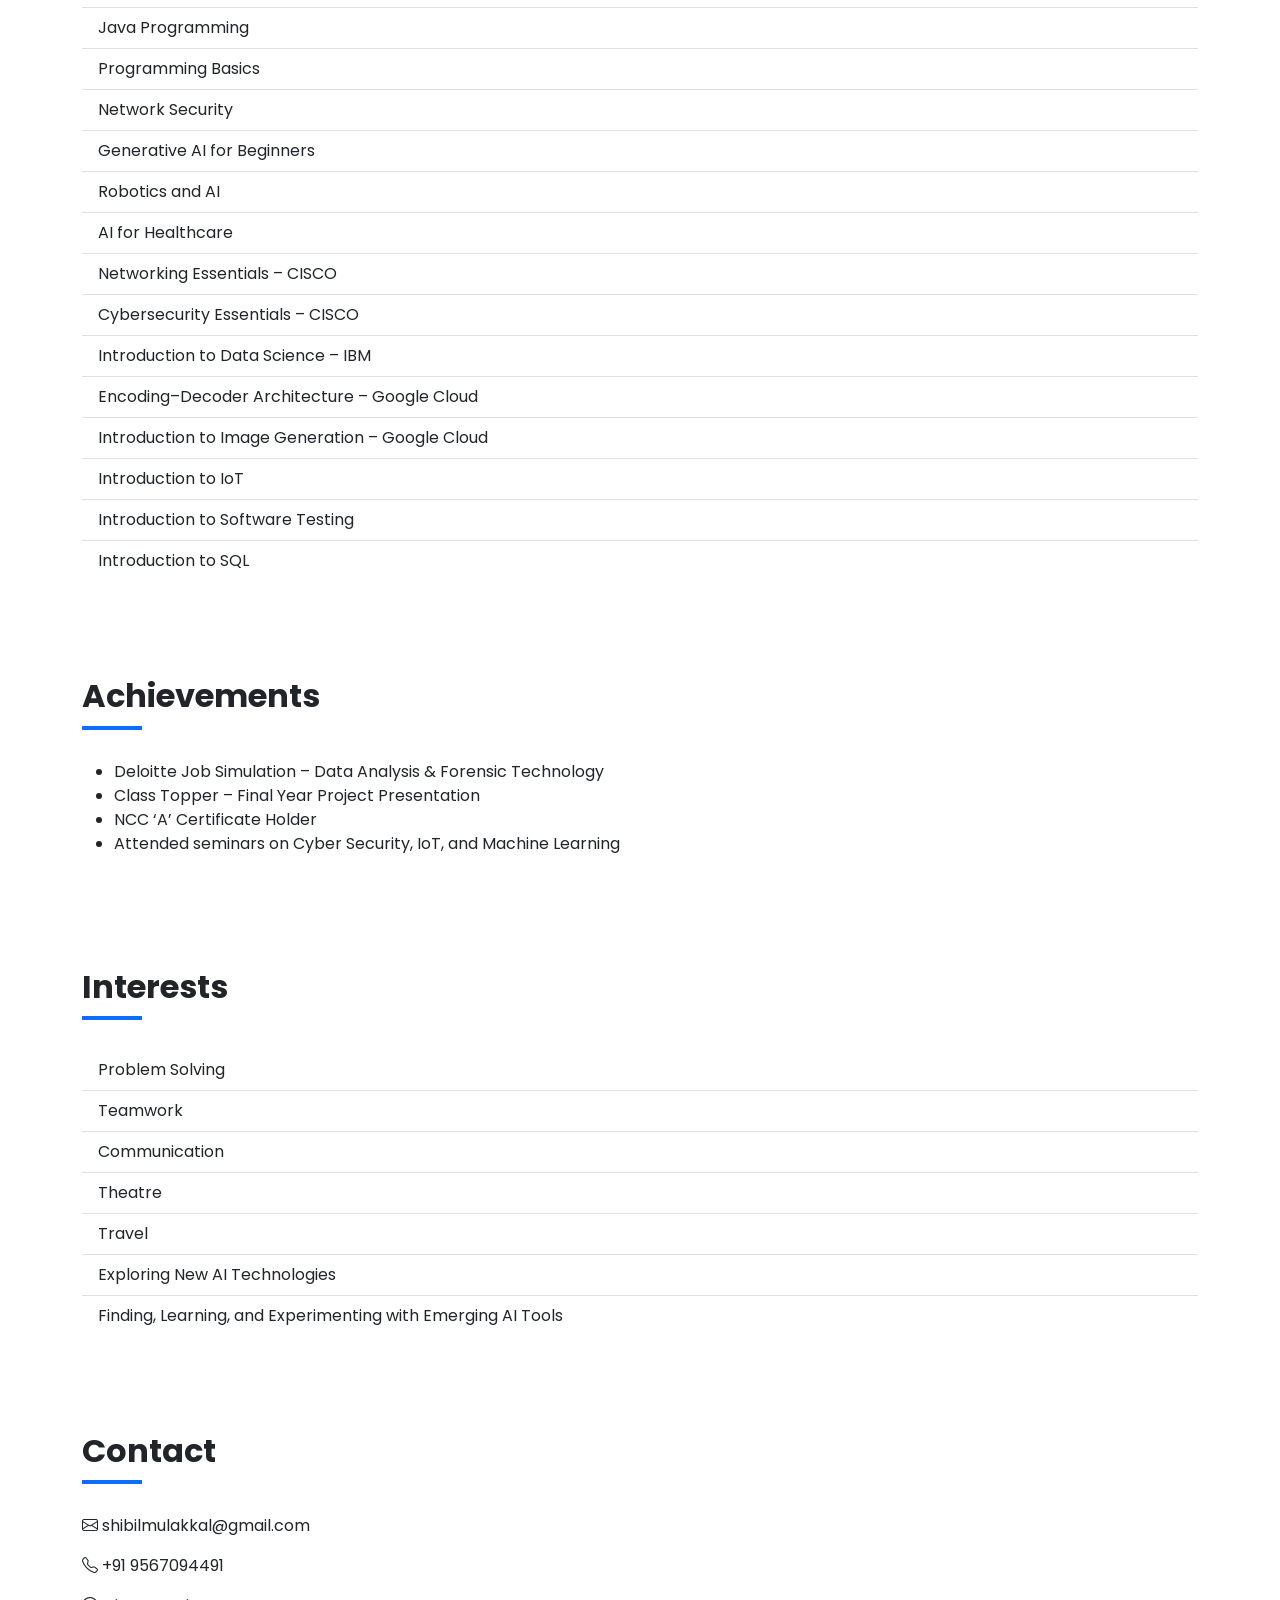
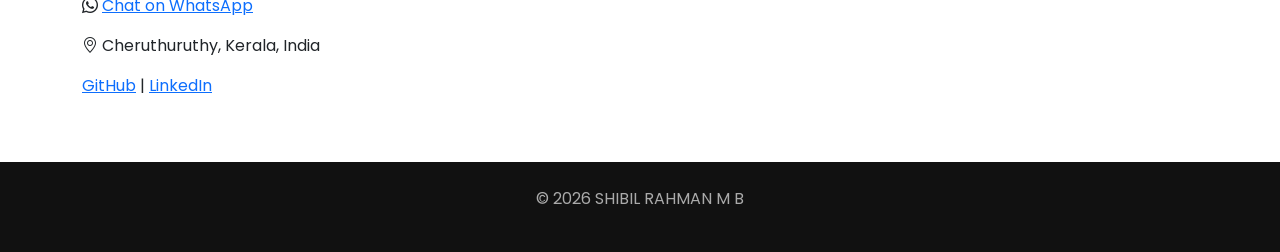
==== commit c0117124: "Update fmt.Println message from 'Hello' to 'Goodbye'" ====
--- a/index.html
+++ b/index.html
@@ -314,7 +314,7 @@
 </section>
 
 <footer class="text-center">
-  <p>© 2026 Shibil Rahman M B</p>
+  <p>© 2026 SHIBIL RAHMAN M B</p>
 </footer>
 
 <script src="https://cdn.jsdelivr.net/npm/bootstrap@5.3.2/dist/js/bootstrap.bundle.min.js"></script>
@@ -326,3 +326,4 @@
 
 
 
+
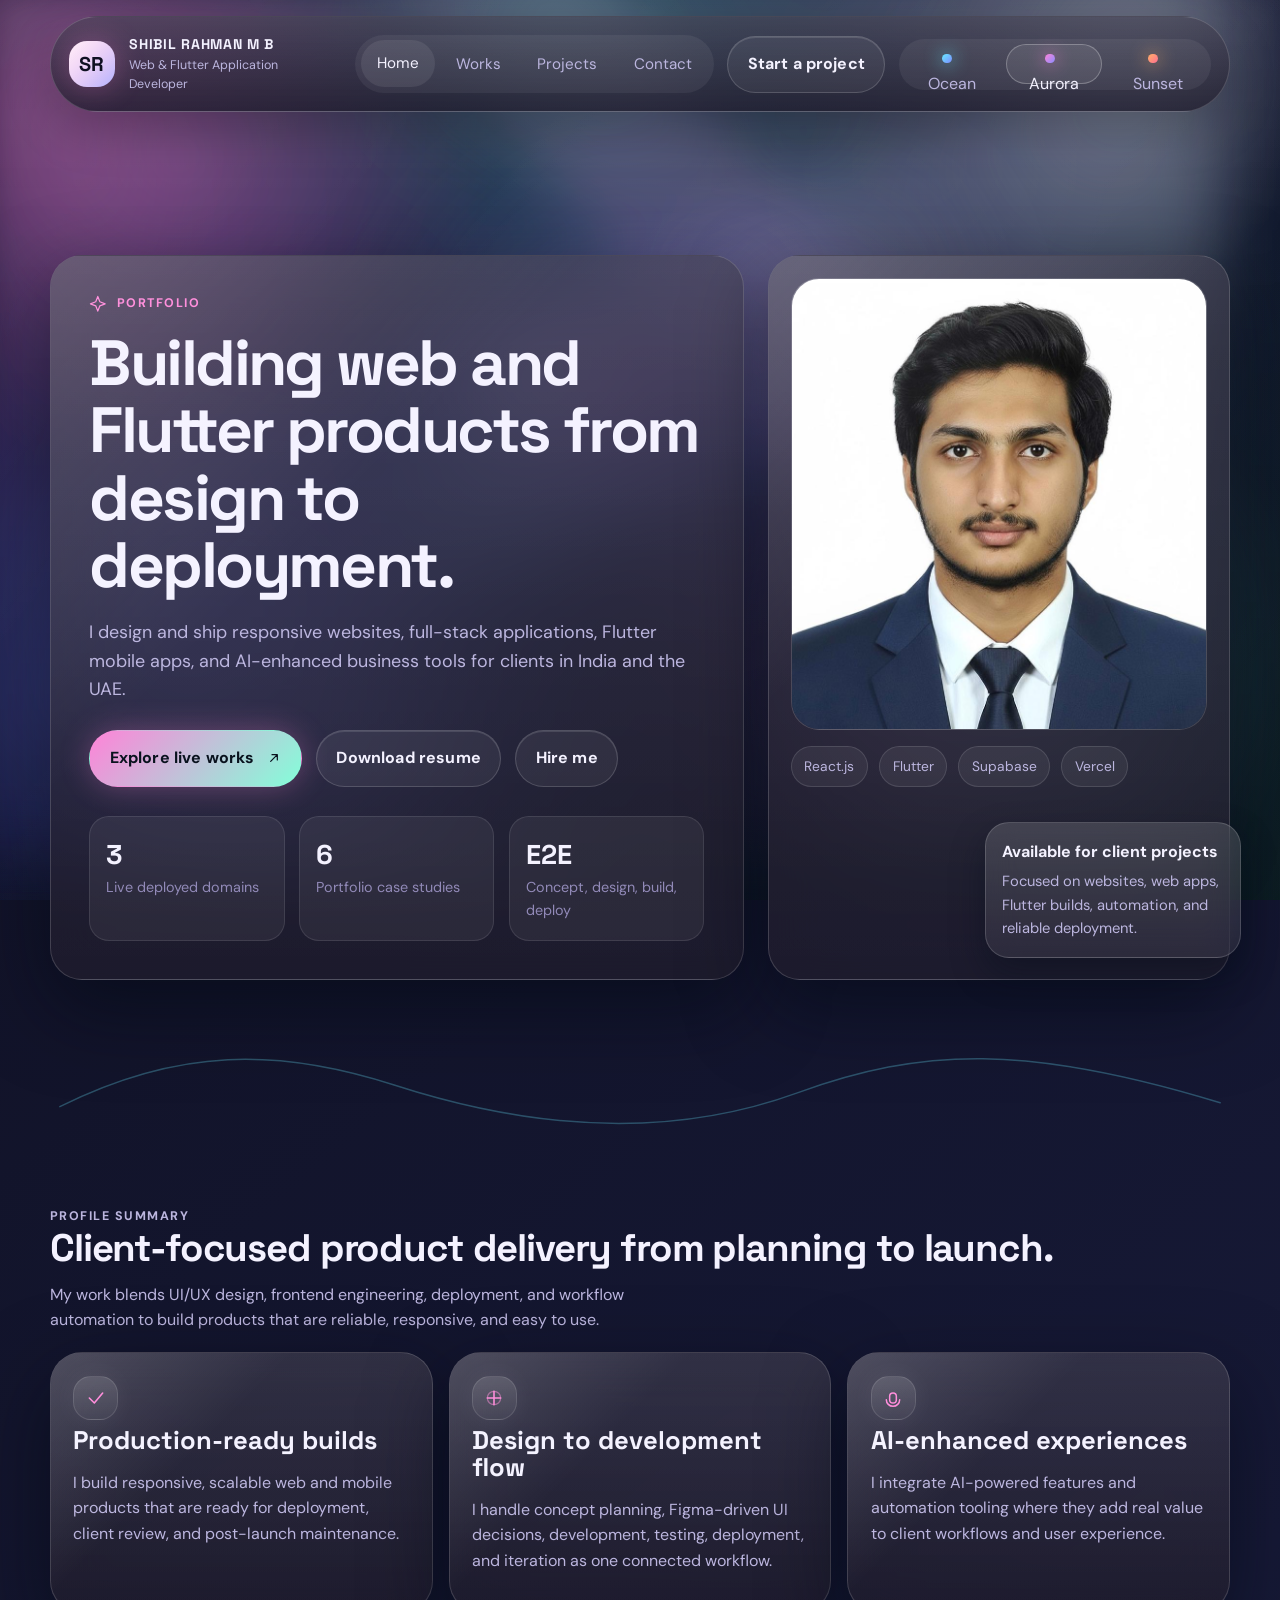
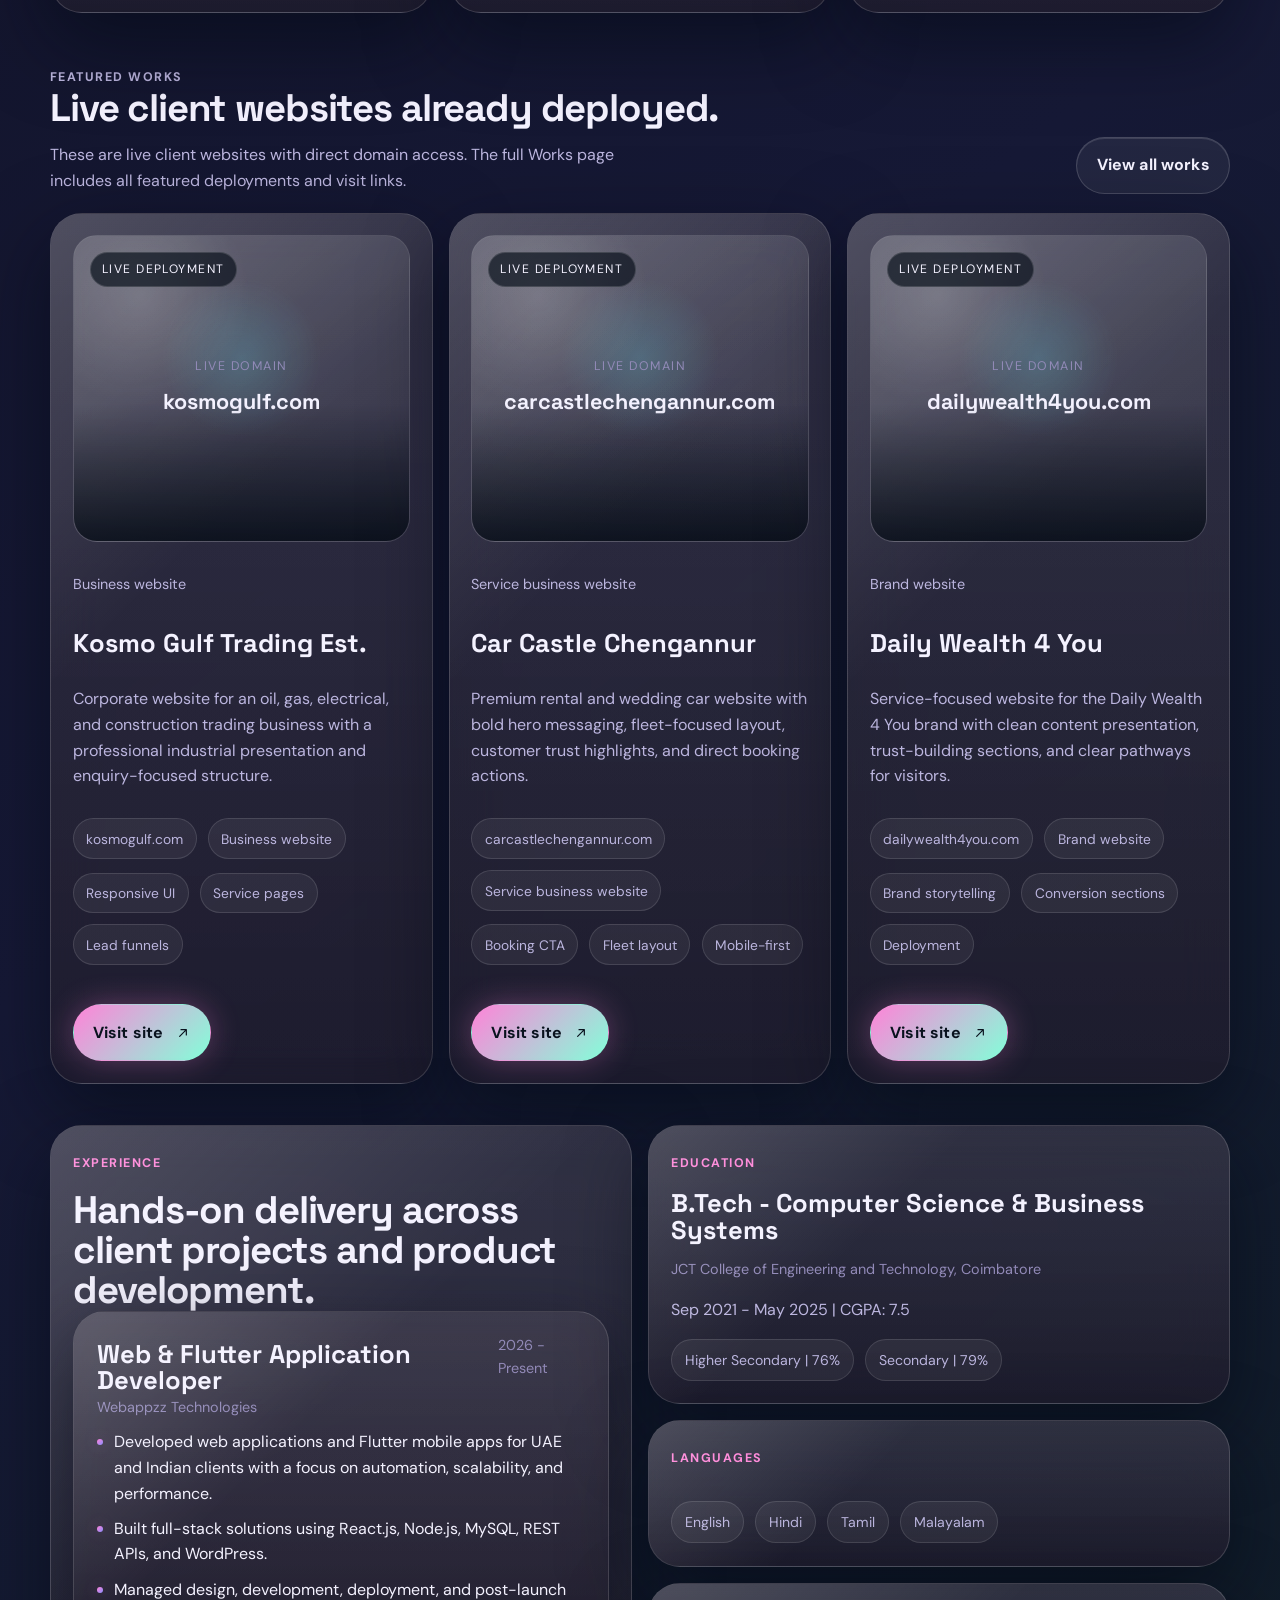
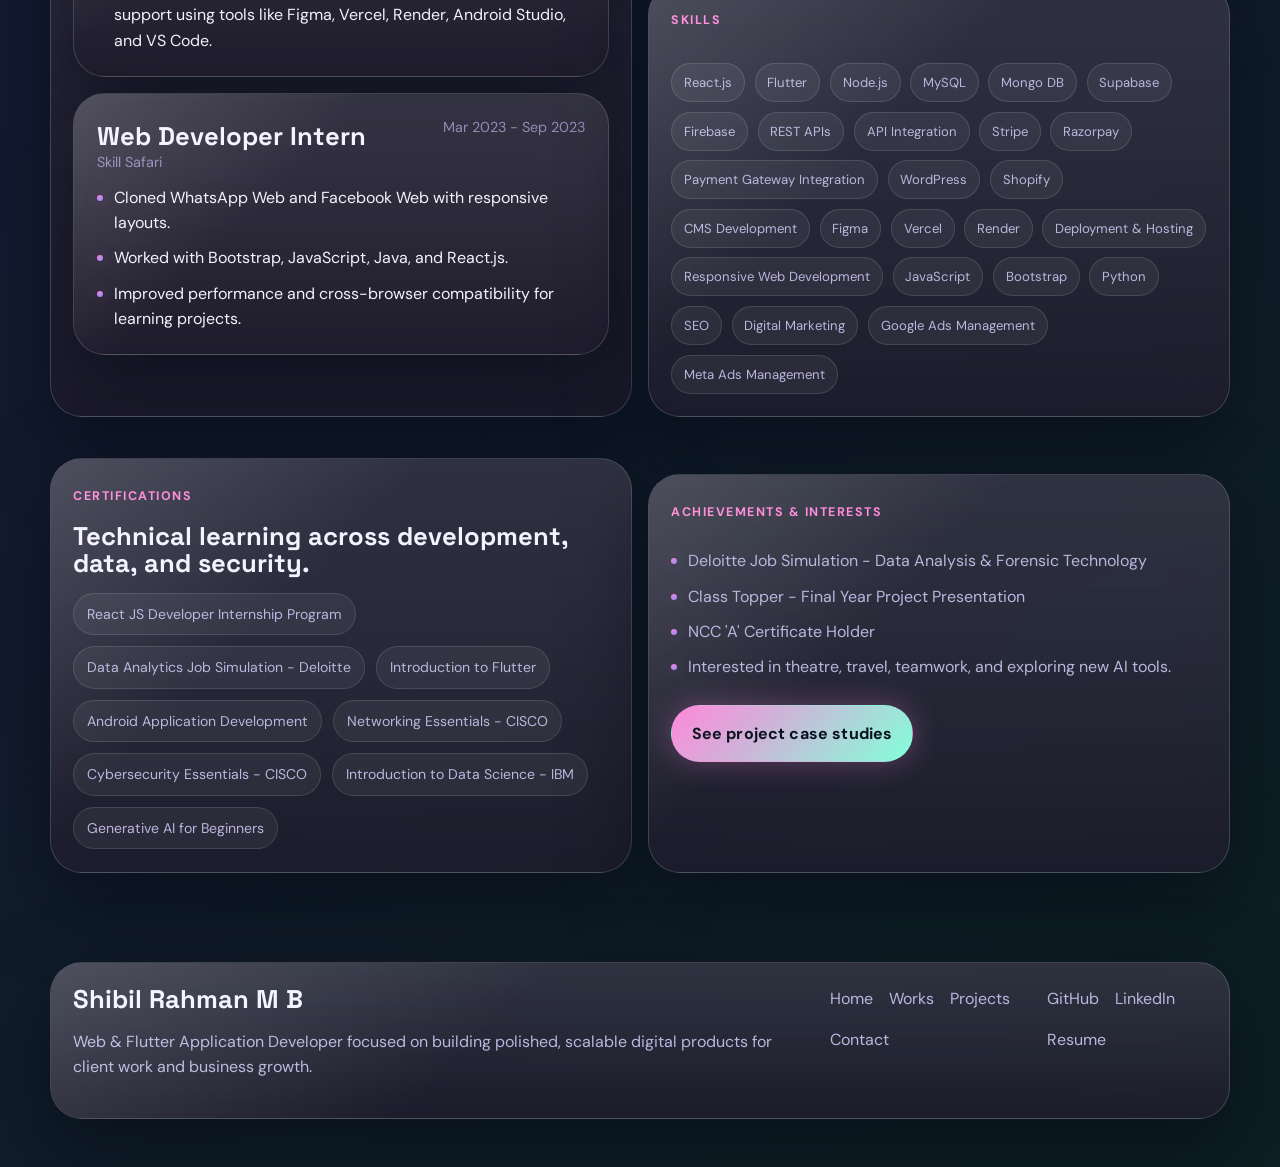
==== commit a9c90778: "Add files via upload" ====
--- a/index.html
+++ b/index.html
@@ -1,329 +1,346 @@
-<!DOCTYPE html>
-<html lang="en">
-<head>
-  <meta charset="UTF-8" />
-  <meta name="viewport" content="width=device-width, initial-scale=1.0" />
-  <title>Shibil Rahman M B | Portfolio</title>
-
-  <!-- Bootstrap & Icons -->
-  <link href="https://cdn.jsdelivr.net/npm/bootstrap@5.3.2/dist/css/bootstrap.min.css" rel="stylesheet" />
-  <link href="https://cdn.jsdelivr.net/npm/bootstrap-icons@1.11.3/font/bootstrap-icons.css" rel="stylesheet" />
-
-  <!-- AOS -->
-  <link href="https://unpkg.com/aos@2.3.1/dist/aos.css" rel="stylesheet" />
-
-  <!-- Google Font -->
-  <link href="https://fonts.googleapis.com/css2?family=Poppins:wght@300;400;600;700&display=swap" rel="stylesheet">
-
-  <style>
-    body { font-family: 'Poppins', sans-serif; scroll-behavior: smooth; }
-    .navbar-brand { font-weight: 700; letter-spacing: 1px; }
-    .hero {
-      background: linear-gradient(135deg, #0d6efd, #6610f2);
-      color: white;
-      padding: 120px 0;
-      text-align: center;
-    }
-    .profile-pic {
-      width: 160px; height: 160px; border-radius: 50%;
-      border: 4px solid #fff; object-fit: cover; margin-bottom: 20px;
-    }
-    .section-title {
-      font-weight: 700; margin-bottom: 30px; position: relative;
-    }
-    .section-title::after {
-      content: ''; width: 60px; height: 4px; background: #0d6efd;
-      display: block; margin-top: 10px;
-    }
-    .badge-skill { margin: 5px; padding: 10px 14px; font-size: 0.85rem; }
-    .card { border: none; box-shadow: 0 10px 30px rgba(0,0,0,0.08); }
-    footer { background: #111; color: #aaa; padding: 25px 0; }
-    footer a { color: #0d6efd; text-decoration: none; }
-  </style>
-</head>
-<body>
-
-<!-- NAVBAR -->
-<nav class="navbar navbar-expand-lg navbar-dark bg-dark fixed-top">
-  <div class="container">
-    <a class="navbar-brand" href="#">SHIBIL RAHMAN M B</a>
-    <button class="navbar-toggler" data-bs-toggle="collapse" data-bs-target="#nav">
-      <span class="navbar-toggler-icon"></span>
-    </button>
-    <div class="collapse navbar-collapse" id="nav">
-      <ul class="navbar-nav ms-auto">
-        <li class="nav-item"><a class="nav-link" href="#home">Home</a></li>
-        <li class="nav-item"><a class="nav-link" href="#about">About</a></li>
-        <li class="nav-item"><a class="nav-link" href="#experience">Experience</a></li>
-        <li class="nav-item"><a class="nav-link" href="#education">Education</a></li>
-        <li class="nav-item"><a class="nav-link" href="#languages">Languages</a></li>
-        <li class="nav-item"><a class="nav-link" href="#skills">Skills</a></li>
-        <li class="nav-item"><a class="nav-link" href="#projects">Projects</a></li>
-        <li class="nav-item"><a class="nav-link" href="#certifications">Certifications</a></li>
-        <li class="nav-item"><a class="nav-link" href="#achievements">Achievements</a></li>
-        <li class="nav-item"><a class="nav-link" href="#interests">Interests</a></li>
-        <li class="nav-item"><a class="nav-link" href="#contact">Contact</a></li>
-      </ul>
-    </div>
-  </div>
-</nav>
-
-<!-- HERO -->
-<section class="hero" id="home">
-  <div class="container" data-aos="zoom-in">
-    <img src="images/shibil3.jpeg" class="profile-pic" alt="Shibil Rahman">
-    <h1 class="fw-bold">Shibil Rahman M B</h1>
-    <p class="lead">Web & Flutter Application Developer</p>
-    <a href="images/SHIBIL RAHMAN M B 2026compressed.pdf" download class="btn btn-light btn-lg m-2">Download Resume</a>
-    <a href="#contact" class="btn btn-outline-light btn-lg m-2">Hire Me</a>
-  </div>
-</section>
-
-<!-- ABOUT -->
-<section id="about" class="container py-5" data-aos="fade-up">
-  <h2 class="section-title">Profile Summary</h2>
-  <p>
-    Client-focused Web & Flutter Application Developer with strong expertise in building responsive,
-    scalable, and high-performance web and mobile applications. Skilled in React.js, Flutter,
-    JavaScript, Bootstrap, Node.js, and modern UI/UX practices. Experienced in end-to-end project
-    lifecycle management, API integration, and deployment.
-  </p>
-</section>
-
-<!-- EXPERIENCE -->
-<section id="experience" class="container py-5" data-aos="fade-up">
-  <h2 class="section-title">Experience</h2>
-
-  <div class="card p-4 mb-4">
-    <h5 class="fw-bold">Web Developer Intern – Skill Safari</h5>
-    <span class="text-muted">Mar 2023 – Sep 2023</span>
-    <ul class="mt-2">
-      <li>Cloned WhatsApp Web and Facebook Web with responsive layouts.</li>
-      <li>Used Bootstrap, JavaScript, Java, and React.js.</li>
-      <li>Improved performance and cross-browser compatibility.</li>
-    </ul>
-  </div>
-
-  <div class="card p-4">
-    <h5 class="fw-bold">Freelance Web & Flutter Developer</h5>
-    <span class="text-muted">2026 – Present | Remote</span>
-    <ul class="mt-2">
-      <li>Delivered web & Flutter apps for UAE and Indian clients.</li>
-      <li>Built full-stack solutions using React, Node.js, REST APIs.</li>
-      <li>Deployed projects on Vercel and Render.</li>
-    </ul>
-  </div>
-</section>
-  
-<!-- EDUCATION -->
-<section id="education" class="container py-5" data-aos="fade-up">
-  <h2 class="section-title">Education</h2>
-  <div class="card p-4 mb-3">
-    <h5 class="fw-bold">B.Tech – Computer Science & Business Systems</h5>
-    <p class="mb-1">JCT College of Engineering and Technology, Coimbatore</p>
-    <span class="text-muted">Sep 2021 – May 2025 | CGPA: 7.5</span>
-  </div>
-  <div class="card p-4 mb-3">
-    <h5 class="fw-bold">Higher Secondary (Class XII)</h5>
-    <p class="mb-1">GHSS Cheruthuruthy, Thrissur</p>
-    <span class="text-muted">2019 – 2021 | Score: 76%</span>
-  </div>
-  <div class="card p-4">
-    <h5 class="fw-bold">Secondary (Class X)</h5>
-    <p class="mb-1">GHSS Cheruthuruthy, Thrissur</p>
-    <span class="text-muted">2018 – 2019 | Score: 79%</span>
-  </div>
-</section>
-  
-<!-- LANGUAGES -->
-<section id="languages" class="container py-5" data-aos="fade-up">
-  <h2 class="section-title">Languages Known</h2>
-  <ul class="list-group list-group-flush">
-    <li class="list-group-item"><strong>English</strong> – Full Professional Proficiency</li>
-    <li class="list-group-item"><strong>Hindi</strong> – Professional Working Proficiency</li>
-    <li class="list-group-item"><strong>Tamil</strong> – Professional Working Proficiency</li>
-    <li class="list-group-item"><strong>Malayalam</strong> – Native or Bilingual Proficiency</li>
-  </ul>
-</section>
-
-<!-- SKILLS -->
-<section id="skills" class="container py-5" data-aos="zoom-in">
-  <h2 class="section-title">Skills</h2>
-
-  <h5 class="mt-4">Technical Skills</h5>
-  <div class="mb-3">
-    <span class="badge bg-primary badge-skill">HTML</span>
-    <span class="badge bg-primary badge-skill">CSS</span>
-    <span class="badge bg-primary badge-skill">JavaScript</span>
-    <span class="badge bg-primary badge-skill">Bootstrap</span>
-    <span class="badge bg-primary badge-skill">React.js</span>
-    <span class="badge bg-primary badge-skill">Python</span>
-    <span class="badge bg-primary badge-skill">Flutter</span>
-  </div>
-
-  <h5 class="mt-4">Tools & Platforms</h5>
-  <div class="mb-3">
-    <span class="badge bg-success badge-skill">Visual Studio</span>
-    <span class="badge bg-success badge-skill">Android Studio</span>
-    <span class="badge bg-success badge-skill">Tableau</span>
-    <span class="badge bg-success badge-skill">Excel</span>
-  </div>
-
-  <h5 class="mt-4">Professional & Analytical Skills</h5>
-  <div>
-    <span class="badge bg-dark badge-skill">Web Developer</span>
-    <span class="badge bg-dark badge-skill">Computer Repair Technician</span>
-    <span class="badge bg-dark badge-skill">Problem Solving</span>
-    <span class="badge bg-dark badge-skill">Teamwork</span>
-    <span class="badge bg-dark badge-skill">Communication</span>
-    <span class="badge bg-dark badge-skill">Data Analysis</span>
-    <span class="badge bg-dark badge-skill">Data Modelling</span>
-    <span class="badge bg-dark badge-skill">Time Management</span>
-    <span class="badge bg-dark badge-skill">Creativity</span>
-  </div>
-</section>
-
-<!-- PROJECTS -->
-<section id="projects" class="container py-5" data-aos="fade-up">
-  <h2 class="section-title">Projects</h2>
-
-  <div class="card p-4 mb-4">
-    <h5 class="fw-bold">Phishing Website Detection with Real-Time Email Notification System</h5>
-    <span class="text-muted">Nov 2024 – Feb 2025</span>
-    <ul class="mt-2">
-      <li>Developed a phishing detection system using machine learning algorithms to identify malicious websites.</li>
-      <li>Integrated real-time email notification system to alert users instantly.</li>
-      <li>Built an Android application using Flutter to extend accessibility.</li>
-    </ul>
-  </div>
-
-  <div class="card p-4 mb-4">
-    <h5 class="fw-bold">Stock Market Prediction Using Machine Learning</h5>
-    <span class="text-muted">Feb 2025 – Apr 2025</span>
-    <ul class="mt-2">
-      <li>Designed and trained predictive models to analyze stock market trends.</li>
-      <li>Applied supervised machine learning techniques for forecasting.</li>
-    </ul>
-  </div>
-
-  <div class="card p-4 mb-4">
-    <h5 class="fw-bold">Appointment Calendar for Clinic Staff</h5>
-    <span class="text-muted">Jun 2025</span>
-    <ul class="mt-2">
-      <li>Built a responsive web-based calendar system for managing patient appointments.</li>
-      <li>Used React.js and Material UI with localStorage persistence.</li>
-      <li>Implemented dark mode, doctor/patient filters, and appointment management features.</li>
-    </ul>
-  </div>
-
-  <div class="card p-4 mb-4">
-    <h5 class="fw-bold">3D Model Viewer Web Application</h5>
-    <span class="text-muted">Jul 2025</span>
-    <ul class="mt-2">
-      <li>Developed a React.js web application to upload and display 3D GLB models.</li>
-      <li>Implemented interactive 3D rendering for enhanced visualization.</li>
-      <li>Supported model uploads through a user-friendly dashboard.</li>
-    </ul>
-  </div>
-
-  <div class="card p-4 mb-4">
-    <h5 class="fw-bold">Flutter PDF Generator Application</h5>
-    <span class="text-muted">2025</span>
-    <ul class="mt-2">
-      <li>Developed a Flutter mobile application to generate dynamic PDF documents.</li>
-      <li>Implemented customizable templates and export functionality.</li>
-    </ul>
-  </div>
-
-  <div class="card p-4">
-    <h5 class="fw-bold">Business Website Development Project</h5>
-    <span class="text-muted">2026</span>
-    <ul class="mt-2">
-      <li>Designed and developed a modern, responsive business website.</li>
-      <li>Optimized performance and implemented SEO-friendly structure.</li>
-      <li>Applied best UI/UX practices using Figma and modern frontend technologies.</li>
-    </ul>
-  </div>
-</section>
-
-<!-- CERTIFICATIONS -->
-<section id="certifications" class="container py-5" data-aos="zoom-in-up">
-  <h2 class="section-title">Certifications</h2>
-  <ul class="list-group list-group-flush">
-    <li class="list-group-item">React JS Developer Internship Program – Skill Safari</li>
-    <li class="list-group-item">Data Analytics Job Simulation – Deloitte</li>
-    <li class="list-group-item">Introduction to Flutter</li>
-    <li class="list-group-item">Web Technology Full Stack Using Django – Edunet</li>
-    <li class="list-group-item">Android Application Development</li>
-    <li class="list-group-item">Excel for Beginners</li>
-    <li class="list-group-item">Introduction to Cyber Security</li>
-    <li class="list-group-item">Types of Cyber Security</li>
-    <li class="list-group-item">Java Programming</li>
-    <li class="list-group-item">Programming Basics</li>
-    <li class="list-group-item">Network Security</li>
-    <li class="list-group-item">Generative AI for Beginners</li>
-    <li class="list-group-item">Robotics and AI</li>
-    <li class="list-group-item">AI for Healthcare</li>
-    <li class="list-group-item">Networking Essentials – CISCO</li>
-    <li class="list-group-item">Cybersecurity Essentials – CISCO</li>
-    <li class="list-group-item">Introduction to Data Science – IBM</li>
-    <li class="list-group-item">Encoding–Decoder Architecture – Google Cloud</li>
-    <li class="list-group-item">Introduction to Image Generation – Google Cloud</li>
-    <li class="list-group-item">Introduction to IoT</li>
-    <li class="list-group-item">Introduction to Software Testing</li>
-    <li class="list-group-item">Introduction to SQL</li>
-  </ul>
-</section>
-
-<!-- ACHIEVEMENTS -->
-<section id="achievements" class="container py-5" data-aos="fade-up">
-  <h2 class="section-title">Achievements</h2>
-  <ul>
-    <li>Deloitte Job Simulation – Data Analysis & Forensic Technology</li>
-    <li>Class Topper – Final Year Project Presentation</li>
-    <li>NCC ‘A’ Certificate Holder</li>
-    <li>Attended seminars on Cyber Security, IoT, and Machine Learning</li>
-  </ul>
-</section>
-
-<!-- INTERESTS -->
-<section id="interests" class="container py-5" data-aos="fade-up">
-  <h2 class="section-title">Interests</h2>
-  <ul class="list-group list-group-flush">
-    <li class="list-group-item">Problem Solving</li>
-    <li class="list-group-item">Teamwork</li>
-    <li class="list-group-item">Communication</li>
-    <li class="list-group-item">Theatre</li>
-    <li class="list-group-item">Travel</li>
-    <li class="list-group-item">Exploring New AI Technologies</li>
-    <li class="list-group-item">Finding, Learning, and Experimenting with Emerging AI Tools</li>
-  </ul>
-</section>
-
-<!-- CONTACT -->
-<section id="contact" class="container py-5" data-aos="fade-up">
-  <h2 class="section-title">Contact</h2>
-  <p><i class="bi bi-envelope"></i> shibilmulakkal@gmail.com</p>
-  <p><i class="bi bi-telephone"></i> +91 9567094491</p>
-  <p><i class="bi bi-whatsapp"></i> <a href="https://wa.me/919567094491" target="_blank">Chat on WhatsApp</a></p>
-  <p><i class="bi bi-geo-alt"></i> Cheruthuruthy, Kerala, India</p>
-  <p>
-    <a href="https://github.com/WROTZ" target="_blank">GitHub</a> | 
-    <a href="https://linkedin.com/in/shibiz" target="_blank">LinkedIn</a>
-  </p>
-</section>
-
-<footer class="text-center">
-  <p>© 2026 SHIBIL RAHMAN M B</p>
-</footer>
-
-<script src="https://cdn.jsdelivr.net/npm/bootstrap@5.3.2/dist/js/bootstrap.bundle.min.js"></script>
-<script src="https://unpkg.com/aos@2.3.1/dist/aos.js"></script>
-<script>AOS.init();</script>
-
-</body>
-</html>
-
-
-
-
+<!DOCTYPE html>
+<html lang="en">
+<head>
+  <meta charset="UTF-8" />
+  <meta name="viewport" content="width=device-width, initial-scale=1.0" />
+  <title>Shibil Rahman M B | Web & Flutter Portfolio</title>
+  <meta
+    name="description"
+    content="Portfolio of Shibil Rahman M B, featuring deployed client work, web and Flutter projects, and end-to-end product delivery."
+  />
+  <link rel="preconnect" href="https://fonts.googleapis.com" />
+  <link rel="preconnect" href="https://fonts.gstatic.com" crossorigin />
+  <link
+    href="https://fonts.googleapis.com/css2?family=DM+Sans:wght@400;500;700;800&family=Space+Grotesk:wght@500;700&display=swap"
+    rel="stylesheet"
+  />
+  <link rel="stylesheet" href="styles.css" />
+</head>
+<body data-page="home">
+  <div class="page-bg" aria-hidden="true">
+    <canvas class="bg-canvas"></canvas>
+    <div class="bg-cursor"></div>
+    <div class="bg-noise"></div>
+  </div>
+
+  <header class="glass-nav-wrap">
+    <nav class="glass-nav container" data-nav>
+      <a class="brand" href="index.html" aria-label="Shibil Rahman M B portfolio home">
+        <span class="brand-mark">SR</span>
+        <span class="brand-copy">
+          <strong>SHIBIL RAHMAN M B</strong>
+          <span>Web &amp; Flutter Application Developer</span>
+        </span>
+      </a>
+
+      <button class="nav-toggle" type="button" aria-expanded="false" aria-label="Toggle navigation" data-nav-toggle>
+        <svg class="nav-icon" viewBox="0 0 24 24" fill="none" aria-hidden="true">
+          <path d="M4 7H20" stroke="currentColor" stroke-width="1.8" stroke-linecap="round" />
+          <path d="M4 12H20" stroke="currentColor" stroke-width="1.8" stroke-linecap="round" />
+          <path d="M4 17H20" stroke="currentColor" stroke-width="1.8" stroke-linecap="round" />
+        </svg>
+      </button>
+
+      <div class="nav-group" data-nav-menu>
+        <div class="nav-links">
+          <a href="index.html" data-nav-link="home">Home</a>
+          <a href="works.html" data-nav-link="works">Works</a>
+          <a href="projects.html" data-nav-link="projects">Projects</a>
+          <a href="contact.html" data-nav-link="contact">Contact</a>
+        </div>
+        <a class="button button-secondary nav-cta" href="contact.html">Start a project</a>
+        <div class="theme-switcher" data-theme-switcher></div>
+      </div>
+    </nav>
+  </header>
+
+  <main class="page-shell">
+    <section class="hero">
+      <div class="container hero-grid">
+        <div class="glass-panel hero-copy">
+          <p class="eyebrow">
+            <svg viewBox="0 0 24 24" fill="none" aria-hidden="true">
+              <path d="M12 2L14.8 9.2L22 12L14.8 14.8L12 22L9.2 14.8L2 12L9.2 9.2L12 2Z" stroke="currentColor" stroke-width="1.7" stroke-linejoin="round" />
+            </svg>
+            Portfolio
+          </p>
+          <h1>Building web and Flutter products from design to deployment.</h1>
+          <p class="lead">
+            I design and ship responsive websites, full-stack applications, Flutter mobile apps, and AI-enhanced business tools for clients in India and the UAE.
+          </p>
+          <div class="hero-actions">
+            <a class="button button-primary" href="works.html">
+              Explore live works
+              <svg viewBox="0 0 24 24" fill="none" aria-hidden="true">
+                <path d="M7 17L17 7M17 7H9M17 7V15" stroke="currentColor" stroke-width="1.8" stroke-linecap="round" stroke-linejoin="round" />
+              </svg>
+            </a>
+            <a class="button button-secondary" href="images/SHIBIL%20RAHMAN%20M%20B%202026compressed.pdf" download>Download resume</a>
+            <a class="button button-ghost" href="contact.html">Hire me</a>
+          </div>
+          <div class="stat-row">
+            <div class="stat-card">
+              <span class="stat-value" data-work-count>3</span>
+              <span class="stat-label">Live deployed domains</span>
+            </div>
+            <div class="stat-card">
+              <span class="stat-value" data-project-count>6</span>
+              <span class="stat-label">Portfolio case studies</span>
+            </div>
+            <div class="stat-card">
+              <span class="stat-value">E2E</span>
+              <span class="stat-label">Concept, design, build, deploy</span>
+            </div>
+          </div>
+        </div>
+
+        <div class="hero-visual">
+          <div class="glass-panel portrait-card">
+            <div class="portrait-frame">
+              <img src="images/shibil3.jpeg" alt="Shibil Rahman M B" />
+            </div>
+            <div class="portrait-meta">
+              <span class="meta-chip">React.js</span>
+              <span class="meta-chip">Flutter</span>
+              <span class="meta-chip">Supabase</span>
+              <span class="meta-chip">Vercel</span>
+            </div>
+          </div>
+          <div class="floating-card">
+            <strong>Available for client projects</strong>
+            <p>Focused on websites, web apps, Flutter builds, automation, and reliable deployment.</p>
+          </div>
+        </div>
+      </div>
+    </section>
+
+    <div class="container">
+      <svg class="section-divider" viewBox="0 0 1200 120" fill="none" xmlns="http://www.w3.org/2000/svg">
+        <path d="M10 80C130 20 232 20 350 58C486 102 628 114 760 66C886 20 994 16 1190 76" stroke="#6de9ff" stroke-opacity="0.4" stroke-width="1.5" stroke-linecap="round" />
+      </svg>
+    </div>
+
+    <section class="section">
+      <div class="container">
+        <div class="section-heading">
+          <div>
+            <p class="eyebrow">Profile summary</p>
+            <h2>Client-focused product delivery from planning to launch.</h2>
+            <p>
+              My work blends UI/UX design, frontend engineering, deployment, and workflow automation to build products that are reliable, responsive, and easy to use.
+            </p>
+          </div>
+        </div>
+
+        <div class="cards-grid">
+          <article class="glass-card">
+            <span class="feature-icon">
+              <svg viewBox="0 0 24 24" fill="none" aria-hidden="true">
+                <path d="M4 12L10 18L20 6" stroke="currentColor" stroke-width="1.9" stroke-linecap="round" stroke-linejoin="round" />
+              </svg>
+            </span>
+            <h3>Production-ready builds</h3>
+            <p>I build responsive, scalable web and mobile products that are ready for deployment, client review, and post-launch maintenance.</p>
+          </article>
+
+          <article class="glass-card">
+            <span class="feature-icon">
+              <svg viewBox="0 0 24 24" fill="none" aria-hidden="true">
+                <path d="M12 4V20M4 12H20" stroke="currentColor" stroke-width="1.9" stroke-linecap="round" />
+                <circle cx="12" cy="12" r="8" stroke="currentColor" stroke-width="1.5" opacity="0.5" />
+              </svg>
+            </span>
+            <h3>Design to development flow</h3>
+            <p>I handle concept planning, Figma-driven UI decisions, development, testing, deployment, and iteration as one connected workflow.</p>
+          </article>
+
+          <article class="glass-card">
+            <span class="feature-icon">
+              <svg viewBox="0 0 24 24" fill="none" aria-hidden="true">
+                <path d="M8 10C8 7.79086 9.79086 6 12 6C14.2091 6 16 7.79086 16 10V14C16 16.2091 14.2091 18 12 18C9.79086 18 8 16.2091 8 14V10Z" stroke="currentColor" stroke-width="1.8" />
+                <path d="M4 14C4 18.4183 7.58172 22 12 22C16.4183 22 20 18.4183 20 14" stroke="currentColor" stroke-width="1.8" stroke-linecap="round" />
+              </svg>
+            </span>
+            <h3>AI-enhanced experiences</h3>
+            <p>I integrate AI-powered features and automation tooling where they add real value to client workflows and user experience.</p>
+          </article>
+        </div>
+      </div>
+    </section>
+
+    <section class="section">
+      <div class="container">
+        <div class="section-heading">
+          <div>
+            <p class="eyebrow">Featured works</p>
+            <h2>Live client websites already deployed.</h2>
+            <p>
+              These are live client websites with direct domain access. The full Works page includes all featured deployments and visit links.
+            </p>
+          </div>
+          <div class="section-actions">
+            <a class="button button-secondary" href="works.html">View all works</a>
+          </div>
+        </div>
+        <div class="works-grid" data-work-list data-limit="3"></div>
+      </div>
+    </section>
+
+    <section class="section">
+      <div class="container split-grid">
+        <div class="glass-panel split-panel">
+          <p class="eyebrow">Experience</p>
+          <h2>Hands-on delivery across client projects and product development.</h2>
+          <div class="timeline">
+            <article class="glass-card timeline-card">
+              <div class="timeline-head">
+                <div>
+                  <h3>Web &amp; Flutter Application Developer</h3>
+                  <span>Webappzz Technologies</span>
+                </div>
+                <span>2026 - Present</span>
+              </div>
+              <div class="timeline-body">
+                <ul>
+                  <li>Developed web applications and Flutter mobile apps for UAE and Indian clients with a focus on automation, scalability, and performance.</li>
+                  <li>Built full-stack solutions using React.js, Node.js, MySQL, REST APIs, and WordPress.</li>
+                  <li>Managed design, development, deployment, and post-launch support using tools like Figma, Vercel, Render, Android Studio, and VS Code.</li>
+                </ul>
+              </div>
+            </article>
+
+            <article class="glass-card timeline-card">
+              <div class="timeline-head">
+                <div>
+                  <h3>Web Developer Intern</h3>
+                  <span>Skill Safari</span>
+                </div>
+                <span>Mar 2023 - Sep 2023</span>
+              </div>
+              <div class="timeline-body">
+                <ul>
+                  <li>Cloned WhatsApp Web and Facebook Web with responsive layouts.</li>
+                  <li>Worked with Bootstrap, JavaScript, Java, and React.js.</li>
+                  <li>Improved performance and cross-browser compatibility for learning projects.</li>
+                </ul>
+              </div>
+            </article>
+          </div>
+        </div>
+
+        <div>
+          <div class="glass-panel split-panel list-panel">
+            <p class="eyebrow">Education</p>
+            <h3>B.Tech - Computer Science &amp; Business Systems</h3>
+            <p class="panel-subtitle">JCT College of Engineering and Technology, Coimbatore</p>
+            <p class="muted">Sep 2021 - May 2025 | CGPA: 7.5</p>
+            <div class="pill-list">
+              <span>Higher Secondary | 76%</span>
+              <span>Secondary | 79%</span>
+            </div>
+          </div>
+
+          <div class="glass-panel split-panel list-panel">
+            <p class="eyebrow">Languages</p>
+            <div class="pill-list">
+              <span>English</span>
+              <span>Hindi</span>
+              <span>Tamil</span>
+              <span>Malayalam</span>
+            </div>
+          </div>
+
+          <div class="glass-panel split-panel list-panel">
+            <p class="eyebrow">Skills</p>
+            <div class="pill-list is-dense">
+              <span>React.js</span>
+              <span>Flutter</span>
+              <span>Node.js</span>
+              <span>MySQL</span>
+              <span>Mongo DB</span>
+              <span>Supabase</span>
+              <span>Firebase</span>
+              <span>REST APIs</span>
+              <span>API Integration</span>
+              <span>Stripe</span>
+              <span>Razorpay</span>
+              <span>Payment Gateway Integration</span>
+              <span>WordPress</span>
+              <span>Shopify</span>
+              <span>CMS Development</span>
+              <span>Figma</span>
+              <span>Vercel</span>
+              <span>Render</span>
+              <span>Deployment &amp; Hosting</span>
+              <span>Responsive Web Development</span>
+              <span>JavaScript</span>
+              <span>Bootstrap</span>
+              <span>Python</span>
+              <span>SEO</span>
+              <span>Digital Marketing</span>
+              <span>Google Ads Management</span>
+              <span>Meta Ads Management</span>
+            </div>
+          </div>
+        </div>
+      </div>
+    </section>
+
+    <section class="section">
+      <div class="container split-grid">
+        <div class="glass-panel split-panel list-panel">
+          <p class="eyebrow">Certifications</p>
+          <h3>Technical learning across development, data, and security.</h3>
+          <div class="pill-list">
+            <span>React JS Developer Internship Program</span>
+            <span>Data Analytics Job Simulation - Deloitte</span>
+            <span>Introduction to Flutter</span>
+            <span>Android Application Development</span>
+            <span>Networking Essentials - CISCO</span>
+            <span>Cybersecurity Essentials - CISCO</span>
+            <span>Introduction to Data Science - IBM</span>
+            <span>Generative AI for Beginners</span>
+          </div>
+        </div>
+
+        <div class="glass-panel split-panel list-panel">
+          <p class="eyebrow">Achievements &amp; interests</p>
+          <ul>
+            <li>Deloitte Job Simulation - Data Analysis &amp; Forensic Technology</li>
+            <li>Class Topper - Final Year Project Presentation</li>
+            <li>NCC 'A' Certificate Holder</li>
+            <li>Interested in theatre, travel, teamwork, and exploring new AI tools.</li>
+          </ul>
+          <div class="section-actions">
+            <a class="button button-primary" href="projects.html">See project case studies</a>
+          </div>
+        </div>
+      </div>
+    </section>
+  </main>
+
+  <footer class="site-footer">
+    <div class="container glass-panel footer-panel">
+      <div>
+        <h3>Shibil Rahman M B</h3>
+        <p>
+          Web &amp; Flutter Application Developer focused on building polished, scalable digital products for client work and business growth.
+        </p>
+      </div>
+      <div class="footer-links">
+        <a href="index.html">Home</a>
+        <a href="works.html">Works</a>
+        <a href="projects.html">Projects</a>
+        <a href="contact.html">Contact</a>
+      </div>
+      <div class="footer-links">
+        <a href="https://github.com/WROTZ" target="_blank" rel="noreferrer">GitHub</a>
+        <a href="https://linkedin.com/in/shibiz" target="_blank" rel="noreferrer">LinkedIn</a>
+        <a href="images/SHIBIL%20RAHMAN%20M%20B%202026compressed.pdf" download>Resume</a>
+      </div>
+    </div>
+  </footer>
+
+  <script src="script.js"></script>
+</body>
+</html>
--- a/styles.css
+++ b/styles.css
@@ -0,0 +1,1125 @@
+:root {
+  --bg-1: #04121f;
+  --bg-2: #071a2b;
+  --bg-3: #0d1230;
+  --surface: rgba(10, 20, 34, 0.54);
+  --surface-strong: rgba(8, 16, 28, 0.76);
+  --surface-soft: rgba(255, 255, 255, 0.06);
+  --glass-white: rgba(255, 255, 255, 0.08);
+  --border: rgba(255, 255, 255, 0.16);
+  --border-strong: rgba(255, 255, 255, 0.24);
+  --text-primary: #eff8ff;
+  --text-secondary: #a8bfd7;
+  --text-muted: #7f96b0;
+  --accent: #66ecff;
+  --accent-2: #7e8bff;
+  --accent-3: #90ffd3;
+  --glow: rgba(102, 236, 255, 0.34);
+  --shadow-strong: 0 28px 80px rgba(1, 8, 18, 0.52);
+  --shadow-soft: 0 18px 48px rgba(0, 0, 0, 0.24);
+  --radius-xl: 32px;
+  --radius-lg: 24px;
+  --radius-md: 18px;
+  --radius-sm: 14px;
+  --container: min(1180px, calc(100vw - 2rem));
+  --nav-height: 88px;
+  --move-x: 0px;
+  --move-y: 0px;
+  --pointer-x: 50%;
+  --pointer-y: 42%;
+  --pointer-x-soft: 24%;
+  --pointer-y-soft: 22%;
+  --pointer-active: 0.2;
+  --cursor-glow-a: rgba(102, 236, 255, 0.22);
+  --cursor-glow-b: rgba(126, 139, 255, 0.16);
+  --cursor-glow-c: rgba(144, 255, 211, 0.12);
+  --scene-wash-a: rgba(102, 236, 255, 0.18);
+  --scene-wash-b: rgba(126, 139, 255, 0.2);
+  --scene-wash-c: rgba(144, 255, 211, 0.12);
+  --scene-highlight: rgba(255, 255, 255, 0.28);
+  --scene-shadow: rgba(4, 18, 31, 0.34);
+}
+
+*,
+*::before,
+*::after {
+  box-sizing: border-box;
+}
+
+html {
+  scroll-behavior: smooth;
+}
+
+body {
+  margin: 0;
+  min-height: 100vh;
+  font-family: "DM Sans", sans-serif;
+  color: var(--text-primary);
+  background: linear-gradient(140deg, var(--bg-1) 0%, var(--bg-2) 48%, var(--bg-3) 100%);
+  line-height: 1.6;
+  overflow-x: hidden;
+}
+
+img {
+  max-width: 100%;
+  display: block;
+}
+
+a {
+  color: inherit;
+  text-decoration: none;
+}
+
+button,
+input,
+textarea {
+  font: inherit;
+}
+
+button {
+  cursor: pointer;
+}
+
+.page-bg {
+  position: fixed;
+  inset: 0;
+  pointer-events: none;
+  z-index: -2;
+  overflow: hidden;
+  background:
+    radial-gradient(circle at 84% 8%, var(--scene-highlight), transparent 18%),
+    linear-gradient(140deg, var(--bg-1) 0%, var(--bg-2) 48%, var(--bg-3) 100%);
+}
+
+.page-bg::before,
+.page-bg::after {
+  content: "";
+  position: absolute;
+  inset: 0;
+  pointer-events: none;
+}
+
+.page-bg::before {
+  z-index: 3;
+  background:
+    radial-gradient(circle at 14% 18%, var(--scene-wash-a), transparent 24%),
+    radial-gradient(circle at 26% 82%, var(--scene-wash-b), transparent 28%),
+    radial-gradient(circle at 80% 72%, var(--scene-wash-c), transparent 24%),
+    linear-gradient(180deg, rgba(255, 255, 255, 0.04), transparent 34%, rgba(6, 10, 24, 0.16) 100%);
+  filter: blur(12px) saturate(118%);
+  mix-blend-mode: screen;
+  transform: translate3d(calc(var(--move-x) * 0.03), calc(var(--move-y) * 0.02), 0);
+}
+
+.page-bg::after {
+  z-index: 5;
+  background:
+    radial-gradient(circle at 50% 118%, var(--scene-shadow), transparent 44%),
+    linear-gradient(180deg, rgba(255, 255, 255, 0.04), transparent 22%, rgba(6, 10, 24, 0.18) 100%);
+}
+
+.bg-canvas {
+  position: absolute;
+  inset: -8%;
+  width: 116%;
+  height: 116%;
+  opacity: 0.96;
+  filter: blur(28px) saturate(118%) contrast(106%);
+  transform: translate3d(calc(var(--move-x) * -0.04), calc(var(--move-y) * -0.035), 0) scale(1.06);
+  z-index: 1;
+  will-change: transform;
+}
+
+.bg-cursor,
+.bg-noise {
+  position: absolute;
+  inset: 0;
+  pointer-events: none;
+}
+
+.bg-cursor {
+  z-index: 4;
+  background:
+    radial-gradient(circle at var(--pointer-x) var(--pointer-y), var(--cursor-glow-a) 0%, var(--cursor-glow-b) 14%, transparent 34%),
+    radial-gradient(circle at calc(var(--pointer-x) - 12%) calc(var(--pointer-y) + 10%), var(--cursor-glow-c) 0%, transparent 18%),
+    radial-gradient(circle at calc(var(--pointer-x) + 16%) calc(var(--pointer-y) - 10%), var(--scene-highlight) 0%, transparent 16%);
+  filter: blur(32px) saturate(118%);
+  opacity: calc(0.24 + var(--pointer-active) * 0.86);
+  mix-blend-mode: screen;
+  transform: translate3d(calc(var(--move-x) * 0.03), calc(var(--move-y) * 0.02), 0);
+}
+
+.bg-noise {
+  z-index: 6;
+  background:
+    linear-gradient(128deg, rgba(255, 255, 255, 0.14) 0%, transparent 28%, rgba(255, 255, 255, 0.06) 48%, transparent 70%, rgba(255, 255, 255, 0.08) 100%),
+    radial-gradient(circle at 72% 18%, rgba(255, 255, 255, 0.12), transparent 16%);
+  opacity: 0.56;
+  mix-blend-mode: soft-light;
+}
+
+.container {
+  width: var(--container);
+  margin: 0 auto;
+}
+
+.page-shell {
+  padding: calc(var(--nav-height) + 1.2rem) 0 4rem;
+}
+
+.glass-nav-wrap {
+  position: sticky;
+  top: 0;
+  z-index: 20;
+  padding: 1rem 0 0;
+}
+
+.glass-nav {
+  position: relative;
+  display: flex;
+  align-items: center;
+  justify-content: space-between;
+  gap: 1rem;
+  min-height: var(--nav-height);
+  padding: 1rem 1.1rem;
+  border: 1px solid var(--border);
+  border-radius: 999px;
+  background:
+    linear-gradient(180deg, rgba(255, 255, 255, 0.12), var(--surface-soft)),
+    linear-gradient(180deg, var(--surface), var(--surface-strong));
+  box-shadow: var(--shadow-soft);
+  backdrop-filter: blur(26px);
+  -webkit-backdrop-filter: blur(26px);
+}
+
+.brand {
+  display: inline-flex;
+  align-items: center;
+  gap: 0.9rem;
+  min-width: 0;
+}
+
+.brand-mark {
+  width: 2.9rem;
+  height: 2.9rem;
+  display: grid;
+  place-items: center;
+  border-radius: 18px;
+  color: var(--bg-1);
+  font-family: "Space Grotesk", sans-serif;
+  font-size: 1.25rem;
+  font-weight: 700;
+  background:
+    linear-gradient(135deg, rgba(255, 255, 255, 0.88), rgba(255, 255, 255, 0.32)),
+    linear-gradient(135deg, var(--accent), var(--accent-2));
+  box-shadow: 0 0 30px var(--glow);
+}
+
+.brand-copy {
+  min-width: 0;
+}
+
+.brand-copy strong {
+  display: block;
+  font-family: "Space Grotesk", sans-serif;
+  font-size: 0.88rem;
+  letter-spacing: 0.05em;
+}
+
+.brand-copy span {
+  display: block;
+  font-size: 0.78rem;
+  color: var(--text-secondary);
+}
+
+.nav-toggle {
+  display: none;
+  width: 2.9rem;
+  height: 2.9rem;
+  border: 1px solid var(--border);
+  border-radius: 16px;
+  background: rgba(255, 255, 255, 0.08);
+  color: var(--text-primary);
+  align-items: center;
+  justify-content: center;
+  padding: 0;
+}
+
+.nav-icon {
+  width: 1.2rem;
+  height: 1.2rem;
+  display: block;
+}
+
+.nav-group {
+  display: flex;
+  align-items: center;
+  gap: 0.85rem;
+}
+
+.nav-links {
+  display: flex;
+  align-items: center;
+  gap: 0.3rem;
+  padding: 0.35rem;
+  border-radius: 999px;
+  background: var(--surface-soft);
+}
+
+.nav-links a {
+  padding: 0.7rem 1rem;
+  border-radius: 999px;
+  color: var(--text-secondary);
+  font-size: 0.95rem;
+  transition: color 0.25s ease, background 0.25s ease, transform 0.25s ease;
+}
+
+.nav-links a:hover,
+.nav-links a.is-active {
+  color: var(--text-primary);
+  background: rgba(255, 255, 255, 0.08);
+  transform: translateY(-1px);
+}
+
+.nav-cta {
+  white-space: nowrap;
+}
+
+.theme-switcher {
+  display: flex;
+  align-items: center;
+  gap: 0.45rem;
+  padding: 0.35rem;
+  border-radius: 999px;
+  background: var(--surface-soft);
+}
+
+.theme-switcher button {
+  min-width: 2.5rem;
+  height: 2.5rem;
+  border: 1px solid transparent;
+  border-radius: 999px;
+  background: transparent;
+  color: var(--text-secondary);
+  padding: 0 0.85rem;
+  transition: transform 0.25s ease, border-color 0.25s ease, color 0.25s ease, background 0.25s ease;
+}
+
+.theme-switcher button:hover,
+.theme-switcher button.is-active {
+  color: var(--text-primary);
+  border-color: var(--border-strong);
+  background: rgba(255, 255, 255, 0.08);
+}
+
+.theme-chip-dot {
+  width: 0.6rem;
+  height: 0.6rem;
+  display: inline-block;
+  border-radius: 999px;
+  margin-right: 0.55rem;
+  box-shadow: 0 0 18px currentColor;
+}
+
+.button {
+  display: inline-flex;
+  align-items: center;
+  gap: 0.7rem;
+  padding: 0.92rem 1.2rem;
+  border-radius: 999px;
+  border: 1px solid transparent;
+  font-weight: 700;
+  letter-spacing: 0.01em;
+  transition: transform 0.25s ease, border-color 0.25s ease, box-shadow 0.25s ease, background 0.25s ease;
+}
+
+.button svg {
+  width: 1rem;
+  height: 1rem;
+}
+
+.button:hover {
+  transform: translateY(-2px);
+}
+
+.button-primary {
+  color: #09121e;
+  background: linear-gradient(135deg, var(--accent), var(--accent-3));
+  box-shadow: 0 0 30px var(--glow);
+}
+
+.button-secondary,
+.button-ghost {
+  color: var(--text-primary);
+  border-color: var(--border);
+  background: var(--surface-soft);
+  box-shadow: inset 0 1px 0 rgba(255, 255, 255, 0.12);
+}
+
+.button-secondary:hover,
+.button-ghost:hover {
+  border-color: var(--border-strong);
+  background: rgba(255, 255, 255, 0.1);
+}
+
+.hero {
+  padding: 2.2rem 0 2rem;
+}
+
+.hero-grid {
+  display: grid;
+  grid-template-columns: minmax(0, 1.2fr) minmax(320px, 0.8fr);
+  gap: 1.5rem;
+  align-items: stretch;
+}
+
+.glass-panel,
+.glass-card {
+  position: relative;
+  border-radius: var(--radius-xl);
+  border: 1px solid var(--border);
+  background:
+    linear-gradient(180deg, rgba(255, 255, 255, 0.12), var(--surface-soft)),
+    linear-gradient(180deg, var(--surface), var(--surface-strong));
+  box-shadow: var(--shadow-strong);
+  backdrop-filter: blur(24px);
+  -webkit-backdrop-filter: blur(24px);
+  overflow: hidden;
+}
+
+.glass-panel::before,
+.glass-card::before {
+  content: "";
+  position: absolute;
+  inset: 0;
+  background: linear-gradient(135deg, rgba(255, 255, 255, 0.15), transparent 38%);
+  pointer-events: none;
+}
+
+.hero-copy {
+  padding: clamp(1.6rem, 3vw, 2.5rem);
+}
+
+.eyebrow {
+  display: inline-flex;
+  align-items: center;
+  gap: 0.6rem;
+  margin: 0 0 1rem;
+  color: var(--accent);
+  font-weight: 700;
+  text-transform: uppercase;
+  letter-spacing: 0.12em;
+  font-size: 0.78rem;
+}
+
+.eyebrow svg {
+  width: 1.1rem;
+  height: 1.1rem;
+}
+
+h1,
+h2,
+h3,
+h4 {
+  margin: 0;
+  font-family: "Space Grotesk", sans-serif;
+  line-height: 1.05;
+}
+
+h1 {
+  font-size: clamp(2.75rem, 5vw, 5.2rem);
+  letter-spacing: -0.04em;
+}
+
+h2 {
+  font-size: clamp(1.8rem, 3vw, 3rem);
+  letter-spacing: -0.03em;
+}
+
+h3 {
+  font-size: clamp(1.2rem, 2vw, 1.6rem);
+}
+
+.lead {
+  margin: 1.2rem 0 0;
+  max-width: 42rem;
+  color: var(--text-secondary);
+  font-size: clamp(1.04rem, 1.4vw, 1.18rem);
+}
+
+.hero-actions,
+.section-actions {
+  display: flex;
+  flex-wrap: wrap;
+  gap: 0.9rem;
+  margin-top: 1.6rem;
+}
+
+.stat-row {
+  display: grid;
+  grid-template-columns: repeat(3, minmax(0, 1fr));
+  gap: 0.9rem;
+  margin-top: 1.8rem;
+}
+
+.stat-card {
+  padding: 1rem 1rem 1.1rem;
+  border-radius: 20px;
+  border: 1px solid rgba(255, 255, 255, 0.1);
+  background: var(--surface-soft);
+}
+
+.stat-value {
+  display: block;
+  font-family: "Space Grotesk", sans-serif;
+  font-size: 1.7rem;
+  font-weight: 700;
+}
+
+.stat-label {
+  display: block;
+  color: var(--text-muted);
+  font-size: 0.9rem;
+}
+
+.hero-visual {
+  position: relative;
+  display: grid;
+  gap: 1rem;
+}
+
+.portrait-card {
+  padding: 1.4rem;
+  min-height: 100%;
+}
+
+.portrait-frame {
+  aspect-ratio: 0.92;
+  border-radius: 28px;
+  overflow: hidden;
+  border: 1px solid rgba(255, 255, 255, 0.12);
+  background:
+    radial-gradient(circle at 20% 20%, rgba(255, 255, 255, 0.18), transparent 35%),
+    linear-gradient(145deg, rgba(255, 255, 255, 0.08), rgba(255, 255, 255, 0.03));
+}
+
+.portrait-frame img {
+  width: 100%;
+  height: 100%;
+  object-fit: cover;
+}
+
+.portrait-meta {
+  display: flex;
+  flex-wrap: wrap;
+  gap: 0.7rem;
+  margin-top: 1rem;
+}
+
+.meta-chip,
+.stack-chip,
+.domain-chip {
+  display: inline-flex;
+  align-items: center;
+  gap: 0.45rem;
+  padding: 0.52rem 0.78rem;
+  border-radius: 999px;
+  background: var(--surface-soft);
+  border: 1px solid rgba(255, 255, 255, 0.12);
+  color: var(--text-secondary);
+  font-size: 0.86rem;
+}
+
+.floating-card {
+  position: absolute;
+  right: -0.7rem;
+  bottom: 1.4rem;
+  width: min(16rem, 70%);
+  padding: 1rem;
+  border-radius: 24px;
+  border: 1px solid var(--border);
+  background: linear-gradient(180deg, rgba(255, 255, 255, 0.14), rgba(255, 255, 255, 0.07));
+  box-shadow: 0 16px 34px rgba(4, 12, 24, 0.4);
+  backdrop-filter: blur(16px);
+  -webkit-backdrop-filter: blur(16px);
+  transform: translate3d(calc(var(--move-x) * 0.05), calc(var(--move-y) * -0.08), 0);
+}
+
+.floating-card strong {
+  display: block;
+  margin-bottom: 0.35rem;
+}
+
+.floating-card p {
+  margin: 0;
+  color: var(--text-secondary);
+  font-size: 0.92rem;
+}
+
+.section {
+  padding: 1rem 0 1.6rem;
+}
+
+.section-heading {
+  display: flex;
+  align-items: end;
+  justify-content: space-between;
+  gap: 1rem;
+  margin-bottom: 1.2rem;
+}
+
+.section-heading p {
+  max-width: 38rem;
+  margin: 0.85rem 0 0;
+  color: var(--text-secondary);
+}
+
+.section-divider {
+  width: 100%;
+  height: auto;
+  margin: 1rem 0 1.5rem;
+  opacity: 0.7;
+}
+
+.grid-3,
+.grid-2,
+.cards-grid,
+.projects-grid,
+.works-grid,
+.contact-grid,
+.split-grid,
+.support-grid {
+  display: grid;
+  gap: 1rem;
+}
+
+.grid-3,
+.cards-grid,
+.works-grid,
+.projects-grid,
+.support-grid {
+  grid-template-columns: repeat(3, minmax(0, 1fr));
+}
+
+.grid-2,
+.split-grid,
+.contact-grid {
+  grid-template-columns: repeat(2, minmax(0, 1fr));
+}
+
+.glass-card {
+  padding: 1.4rem;
+}
+
+.glass-card h3,
+.glass-card h4 {
+  margin-top: 0.4rem;
+}
+
+.glass-card p,
+.timeline-body p,
+.project-copy p,
+.work-copy p,
+.support-copy p,
+.contact-card p,
+.footer-panel p,
+.list-panel li {
+  color: var(--text-secondary);
+}
+
+.feature-icon,
+.mini-icon {
+  width: 2.8rem;
+  height: 2.8rem;
+  display: inline-grid;
+  place-items: center;
+  border-radius: 18px;
+  color: var(--accent);
+  background: linear-gradient(180deg, rgba(255, 255, 255, 0.14), rgba(255, 255, 255, 0.05));
+  border: 1px solid rgba(255, 255, 255, 0.12);
+  box-shadow: 0 0 28px rgba(255, 255, 255, 0.06);
+}
+
+.feature-icon svg,
+.mini-icon svg {
+  width: 1.25rem;
+  height: 1.25rem;
+}
+
+.timeline {
+  display: grid;
+  gap: 1rem;
+}
+
+.timeline-card {
+  padding: 1.4rem;
+}
+
+.timeline-head {
+  display: flex;
+  justify-content: space-between;
+  gap: 1rem;
+  align-items: start;
+}
+
+.timeline-head span,
+.panel-subtitle,
+.mini-label,
+.project-meta,
+.work-meta,
+.contact-label {
+  color: var(--text-muted);
+  font-size: 0.9rem;
+}
+
+.timeline-body ul,
+.list-panel ul,
+.project-bullets,
+.footer-links,
+.link-list {
+  padding: 0;
+  margin: 0;
+  list-style: none;
+}
+
+.timeline-body li,
+.list-panel li,
+.project-bullets li {
+  position: relative;
+  padding-left: 1.05rem;
+  margin-top: 0.6rem;
+}
+
+.timeline-body li::before,
+.list-panel li::before,
+.project-bullets li::before {
+  content: "";
+  position: absolute;
+  left: 0;
+  top: 0.62rem;
+  width: 0.38rem;
+  height: 0.38rem;
+  border-radius: 999px;
+  background: linear-gradient(135deg, var(--accent), var(--accent-2));
+  box-shadow: 0 0 16px var(--glow);
+}
+
+.split-panel {
+  padding: 1.4rem;
+}
+
+.split-panel + .split-panel {
+  margin-top: 1rem;
+}
+
+.pill-list {
+  display: flex;
+  flex-wrap: wrap;
+  gap: 0.7rem;
+  margin-top: 1rem;
+}
+
+.pill-list span {
+  display: inline-flex;
+  align-items: center;
+  padding: 0.56rem 0.8rem;
+  border-radius: 999px;
+  border: 1px solid rgba(255, 255, 255, 0.12);
+  background: var(--surface-soft);
+  color: var(--text-secondary);
+  font-size: 0.88rem;
+}
+
+.pill-list.is-dense {
+  gap: 0.6rem;
+}
+
+.pill-list.is-dense span {
+  padding: 0.5rem 0.74rem;
+  font-size: 0.82rem;
+}
+
+.works-grid,
+.projects-grid {
+  align-items: stretch;
+}
+
+.work-card,
+.project-card,
+.contact-card,
+.support-card {
+  padding: 1.35rem;
+}
+
+.preview-shell {
+  position: relative;
+  aspect-ratio: 1.1;
+  border-radius: 24px;
+  overflow: hidden;
+  background:
+    radial-gradient(circle at 20% 20%, rgba(255, 255, 255, 0.16), transparent 30%),
+    linear-gradient(145deg, var(--glass-white), rgba(255, 255, 255, 0.02));
+  border: 1px solid rgba(255, 255, 255, 0.12);
+  margin-bottom: 1rem;
+}
+
+.preview-shell img {
+  width: 100%;
+  height: 100%;
+  object-fit: cover;
+}
+
+.preview-shell::after {
+  content: "";
+  position: absolute;
+  inset: auto 0 0;
+  height: 45%;
+  background: linear-gradient(180deg, transparent, rgba(3, 10, 20, 0.8));
+}
+
+.preview-shell.is-fallback img {
+  opacity: 0;
+}
+
+.preview-shell.is-fallback .preview-fallback {
+  opacity: 1;
+}
+
+.preview-badge {
+  position: absolute;
+  top: 1rem;
+  left: 1rem;
+  z-index: 1;
+  padding: 0.4rem 0.7rem;
+  border-radius: 999px;
+  background: rgba(4, 12, 22, 0.65);
+  border: 1px solid rgba(255, 255, 255, 0.14);
+  font-size: 0.76rem;
+  text-transform: uppercase;
+  letter-spacing: 0.12em;
+}
+
+.preview-fallback {
+  position: absolute;
+  inset: 0;
+  display: grid;
+  place-items: center;
+  text-align: center;
+  padding: 1.5rem;
+  opacity: 0;
+  background:
+    radial-gradient(circle at 50% 40%, rgba(102, 236, 255, 0.18), transparent 32%),
+    linear-gradient(145deg, rgba(255, 255, 255, 0.08), rgba(255, 255, 255, 0.03));
+}
+
+.preview-fallback span {
+  display: block;
+  color: var(--text-muted);
+  text-transform: uppercase;
+  letter-spacing: 0.12em;
+  font-size: 0.78rem;
+}
+
+.preview-fallback strong {
+  display: block;
+  margin-top: 0.5rem;
+  font-family: "Space Grotesk", sans-serif;
+  font-size: 1.35rem;
+}
+
+.work-copy,
+.project-copy,
+.support-copy {
+  display: grid;
+  gap: 0.85rem;
+}
+
+.meta-row {
+  display: flex;
+  flex-wrap: wrap;
+  gap: 0.7rem;
+}
+
+.domain-chip {
+  background: var(--surface-soft);
+  transition: transform 0.25s ease, border-color 0.25s ease, background 0.25s ease;
+}
+
+.domain-chip:hover {
+  transform: translateY(-2px);
+  border-color: var(--border-strong);
+  background: rgba(255, 255, 255, 0.1);
+}
+
+.project-period,
+.work-domain {
+  display: inline-flex;
+  align-items: center;
+  gap: 0.5rem;
+  color: var(--text-muted);
+  font-size: 0.9rem;
+}
+
+.mini-divider {
+  width: 100%;
+  height: 1px;
+  background: linear-gradient(90deg, transparent, rgba(255, 255, 255, 0.14), transparent);
+}
+
+.domains-panel,
+.footer-panel {
+  padding: 1.4rem;
+}
+
+.domain-list {
+  display: flex;
+  flex-wrap: wrap;
+  gap: 0.75rem;
+  margin-top: 1rem;
+}
+
+.contact-grid {
+  margin-top: 1rem;
+}
+
+.contact-card h3 {
+  margin-top: 0.9rem;
+}
+
+.contact-card a {
+  color: var(--text-primary);
+}
+
+.contact-card a:hover {
+  color: var(--accent);
+}
+
+.link-list {
+  display: grid;
+  gap: 0.85rem;
+}
+
+.link-list a {
+  display: inline-flex;
+  align-items: center;
+  justify-content: space-between;
+  gap: 0.75rem;
+  padding: 0.95rem 1rem;
+  border-radius: 18px;
+  border: 1px solid rgba(255, 255, 255, 0.12);
+  background: var(--surface-soft);
+  transition: transform 0.25s ease, border-color 0.25s ease, background 0.25s ease;
+}
+
+.link-list a:hover {
+  transform: translateY(-2px);
+  border-color: var(--border-strong);
+  background: rgba(255, 255, 255, 0.1);
+}
+
+.cta-banner {
+  padding: 1.5rem;
+}
+
+.site-footer {
+  padding-bottom: 3rem;
+}
+
+.footer-panel {
+  display: flex;
+  align-items: start;
+  justify-content: space-between;
+  gap: 1rem;
+}
+
+.footer-links {
+  display: flex;
+  flex-wrap: wrap;
+  gap: 1rem;
+}
+
+.footer-links a {
+  color: var(--text-secondary);
+}
+
+.footer-links a:hover {
+  color: var(--text-primary);
+}
+
+.page-hero {
+  padding-top: 2.4rem;
+}
+
+.page-hero .glass-panel {
+  padding: clamp(1.5rem, 3vw, 2.4rem);
+}
+
+.page-hero-grid {
+  display: grid;
+  grid-template-columns: minmax(0, 1.15fr) minmax(280px, 0.85fr);
+  gap: 1rem;
+  align-items: stretch;
+}
+
+.page-note {
+  display: grid;
+  gap: 0.9rem;
+  padding: 1.4rem;
+}
+
+.page-note strong {
+  font-family: "Space Grotesk", sans-serif;
+  font-size: 1.06rem;
+}
+
+.muted {
+  color: var(--text-secondary);
+}
+
+.mobile-only {
+  display: none;
+}
+
+@media (max-width: 1080px) {
+  .hero-grid,
+  .page-hero-grid,
+  .split-grid,
+  .grid-3,
+  .cards-grid,
+  .works-grid,
+  .projects-grid,
+  .support-grid {
+    grid-template-columns: 1fr 1fr;
+  }
+
+  .hero-grid > :first-child,
+  .page-hero-grid > :first-child,
+  .split-grid > :first-child {
+    grid-column: 1 / -1;
+  }
+}
+
+@media (max-width: 920px) {
+  .glass-nav {
+    border-radius: 30px;
+    align-items: start;
+  }
+
+  .nav-toggle {
+    display: inline-flex;
+  }
+
+  .nav-group {
+    position: absolute;
+    top: calc(100% + 0.75rem);
+    left: 0;
+    right: 0;
+    display: none;
+    flex-direction: column;
+    align-items: stretch;
+    padding: 1rem;
+    border-radius: 24px;
+    border: 1px solid var(--border);
+    background: linear-gradient(180deg, rgba(10, 20, 34, 0.95), rgba(8, 16, 28, 0.94));
+    box-shadow: var(--shadow-strong);
+    backdrop-filter: blur(22px);
+    -webkit-backdrop-filter: blur(22px);
+  }
+
+  .glass-nav.is-open .nav-group {
+    display: flex;
+  }
+
+  .nav-links,
+  .theme-switcher {
+    width: 100%;
+    justify-content: center;
+    flex-wrap: wrap;
+    border-radius: 24px;
+  }
+
+  .nav-links a {
+    flex: 1 1 calc(50% - 0.4rem);
+    text-align: center;
+  }
+
+  .nav-cta {
+    width: 100%;
+    justify-content: center;
+  }
+
+  .theme-switcher button {
+    flex: 1 1 auto;
+  }
+}
+
+@media (max-width: 760px) {
+  .page-shell {
+    padding-top: calc(var(--nav-height) + 0.8rem);
+  }
+
+  .hero-grid,
+  .page-hero-grid,
+  .grid-2,
+  .split-grid,
+  .cards-grid,
+  .works-grid,
+  .projects-grid,
+  .contact-grid,
+  .support-grid,
+  .grid-3 {
+    grid-template-columns: 1fr;
+  }
+
+  .stat-row {
+    grid-template-columns: 1fr;
+  }
+
+  .floating-card {
+    position: relative;
+    right: auto;
+    bottom: auto;
+    width: auto;
+  }
+
+  .section-heading,
+  .footer-panel {
+    flex-direction: column;
+    align-items: start;
+  }
+
+  .glass-nav {
+    padding: 0.95rem;
+  }
+
+  .brand-copy strong {
+    font-size: 0.8rem;
+  }
+
+  .brand-copy span {
+    display: none;
+  }
+}
+
+@media (prefers-reduced-motion: reduce) {
+  html {
+    scroll-behavior: auto;
+  }
+
+  *,
+  *::before,
+  *::after {
+    animation: none !important;
+    transition: none !important;
+  }
+
+  .bg-canvas,
+  .bg-cursor,
+  .floating-card {
+    transform: none !important;
+  }
+
+  .bg-canvas {
+    filter: blur(20px) saturate(110%) !important;
+  }
+}
